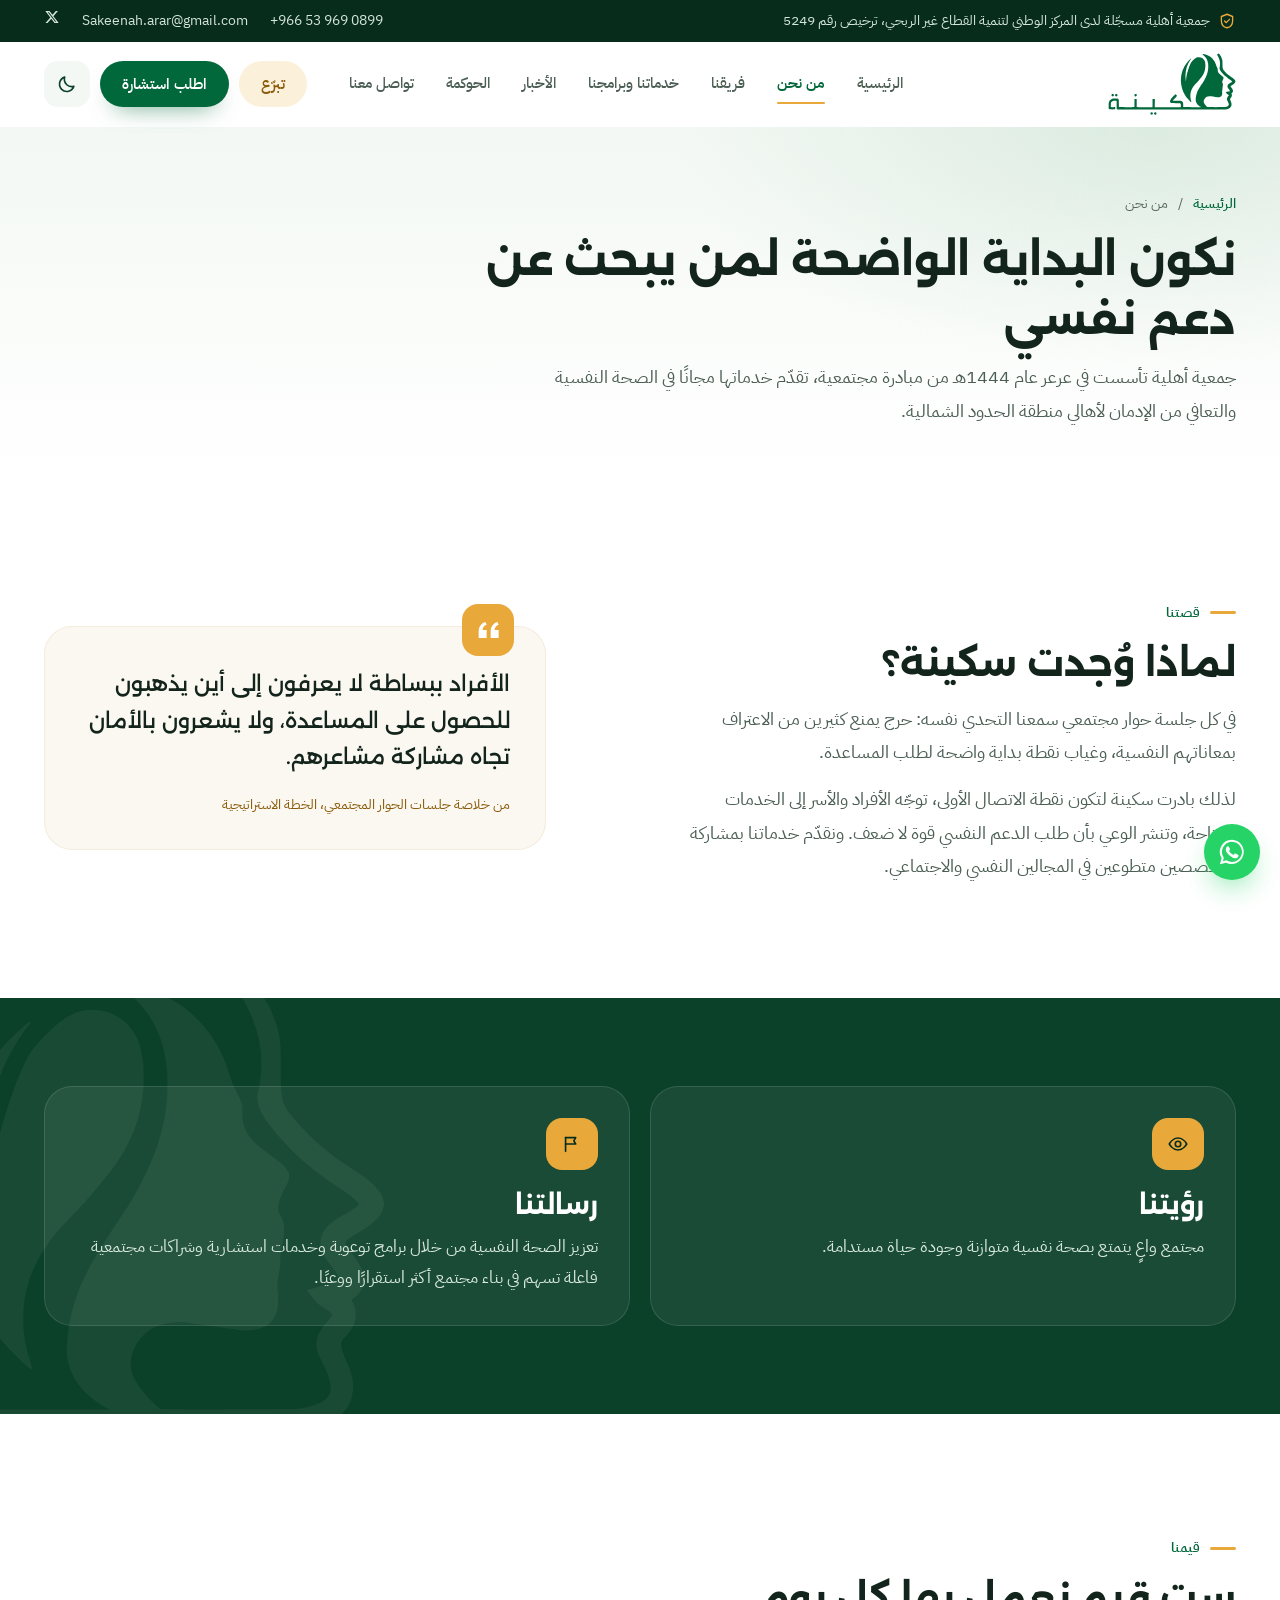
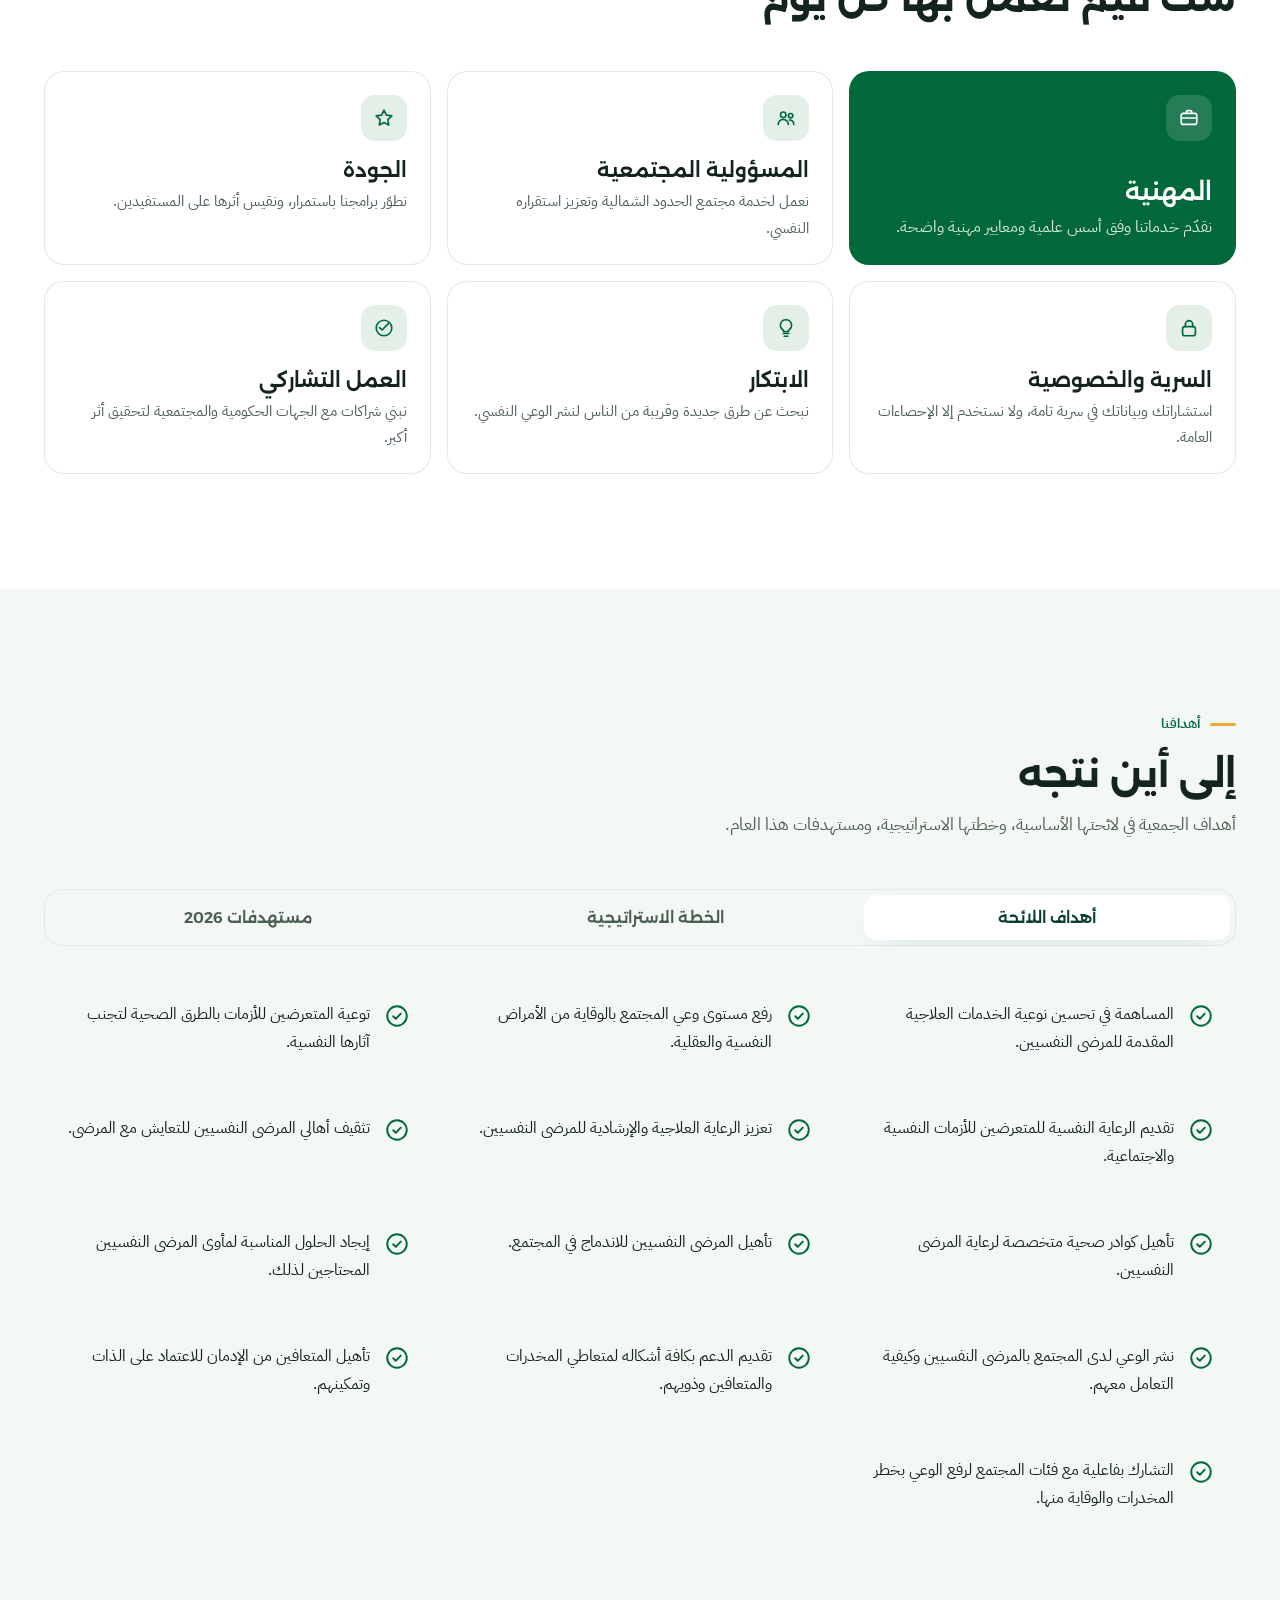
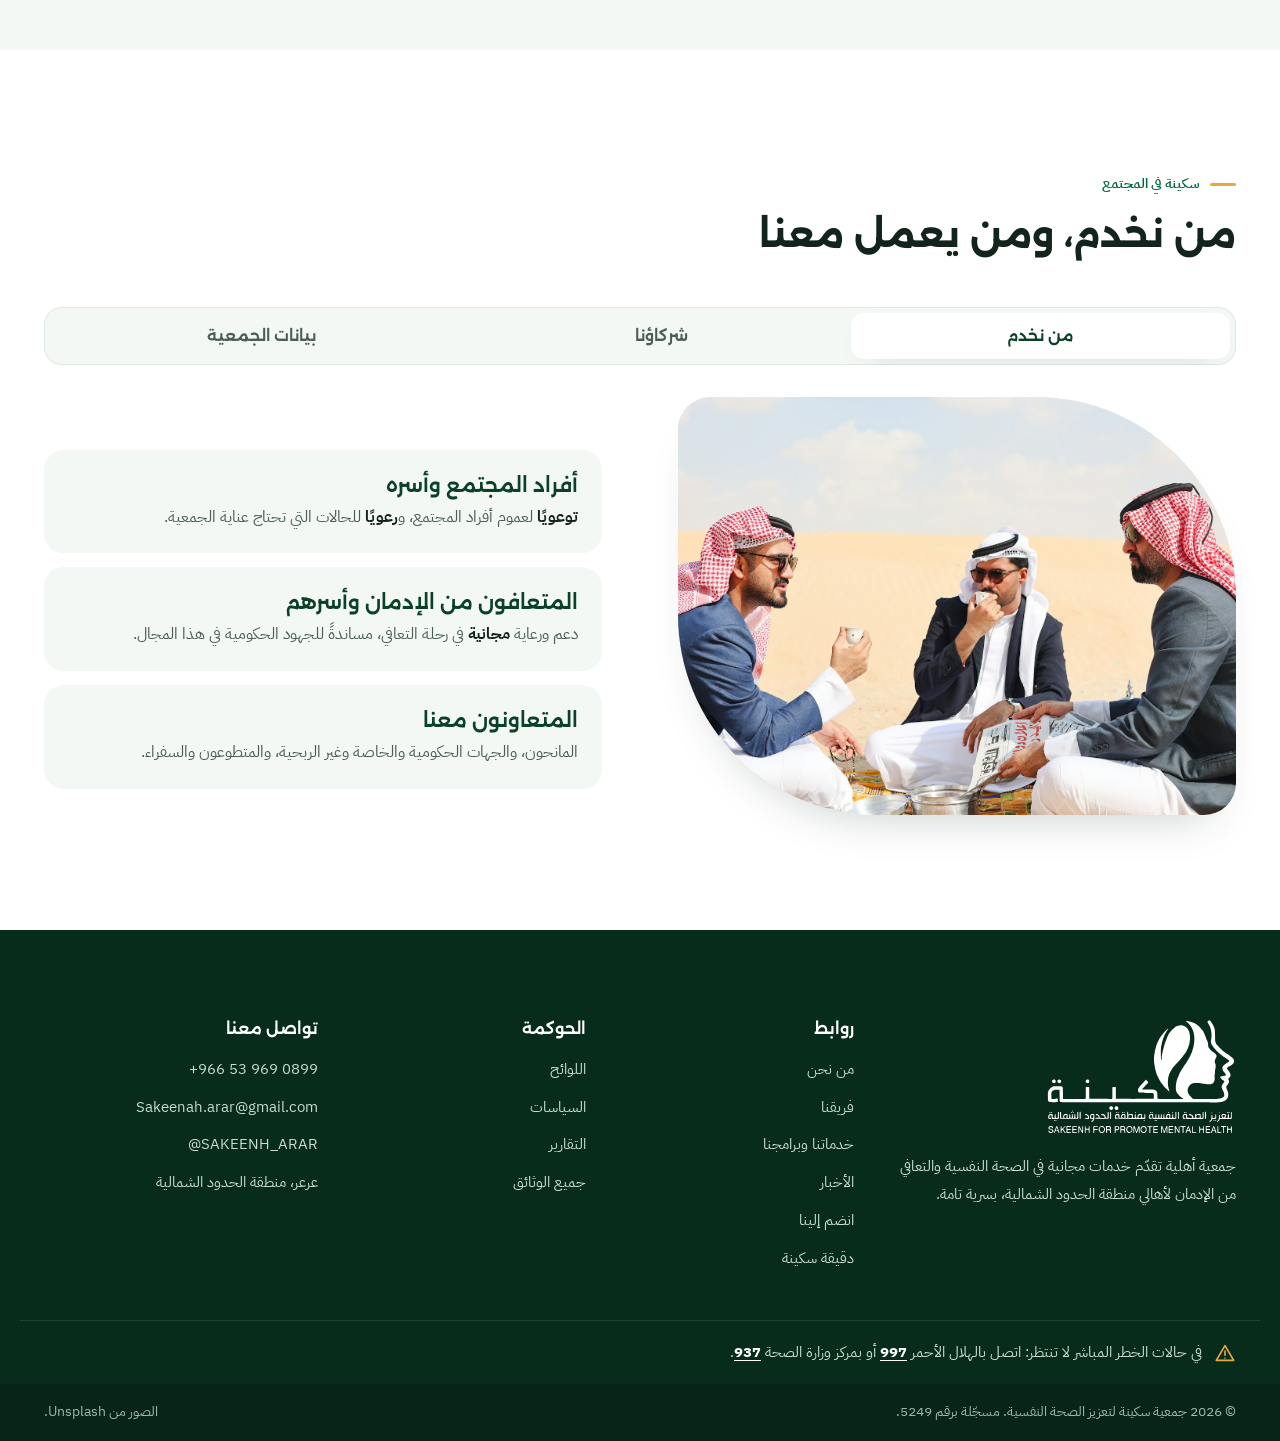
==== about.html @ d63e688e "الوضع الليلي، وحذف كلمة المدققة، وإصلاح المسافات على الجوال Co-Authored-By: Claude Opus 5.5 <noreply" ====
<!doctype html>
<html lang="ar" dir="rtl">
<head>
<meta charset="utf-8">
<meta name="viewport" content="width=device-width, initial-scale=1, viewport-fit=cover">
<title>من نحن | جمعية سكينة لتعزيز الصحة النفسية</title>
<meta name="description" content="تعرّف على جمعية سكينة لتعزيز الصحة النفسية بمنطقة الحدود الشمالية: قصتها، ورؤيتها ورسالتها، وقيمها، وأهدافها، وشركاؤها، وبياناتها الرسمية.">
<meta name="theme-color" content="#00683A">
<link rel="icon" href="assets/brand/mark-green.svg" type="image/svg+xml">
<link rel="preconnect" href="https://fonts.googleapis.com">
<link rel="preconnect" href="https://fonts.gstatic.com" crossorigin>
<link rel="stylesheet" href="https://fonts.googleapis.com/css2?family=Alexandria:wght@400;500;600;700&family=IBM+Plex+Mono:wght@500;600&family=IBM+Plex+Sans+Arabic:wght@400;500;600;700&display=swap">
<link rel="stylesheet" href="styles.css">
<link rel="stylesheet" href="about.css">
<link rel="stylesheet" href="governance.css">
<link rel="stylesheet" href="site.css">
<script>(function(){var d=document.documentElement,t;d.classList.add("js");try{t=localStorage.getItem("theme")}catch(e){}if(t!=="light"&&t!=="dark")t=matchMedia("(prefers-color-scheme: dark)").matches?"dark":"light";d.setAttribute("data-theme",t)})()</script>
</head>
<body>

<a class="skip" href="#main">تخطَّ إلى المحتوى</a>

<div class="topbar">
  <div class="container topbar-in">
    <p class="topbar-reg">
      <svg class="ic" viewBox="0 0 24 24" aria-hidden="true"><path d="M12 3 4.5 6v5.5c0 4.6 3.1 8.5 7.5 9.5 4.4-1 7.5-4.9 7.5-9.5V6L12 3Z"/><path d="m8.8 12 2.2 2.2 4.3-4.4"/></svg>
      جمعية أهلية مسجّلة لدى المركز الوطني لتنمية القطاع غير الربحي، ترخيص رقم 5249
    </p>
    <ul class="topbar-links">
      <li><a href="https://wa.me/966539690899" target="_blank" rel="noopener" dir="ltr">+966 53 969 0899</a></li>
      <li><a href="mailto:Sakeenah.arar@gmail.com" dir="ltr">Sakeenah.arar@gmail.com</a></li>
      <li><a href="https://x.com/SAKEENH_ARAR" target="_blank" rel="noopener" aria-label="حساب الجمعية على X">
        <svg class="ic ic--fill" viewBox="0 0 24 24" aria-hidden="true"><path d="M17.8 3h3.1l-6.8 7.7L22 21h-6.2l-4.9-6.3L5.3 21H2.2l7.3-8.3L2 3h6.3l4.4 5.8L17.8 3Zm-1.1 16.2h1.7L7.4 4.7H5.6l11.1 14.5Z"/></svg>
      </a></li>
    </ul>
  </div>
</div>

<header class="header">
  <div class="container header-in">
    <a class="brand" href="index.html" aria-label="جمعية سكينة، الصفحة الرئيسية">
      <img src="assets/brand/logo-green.svg" alt="" width="1057" height="512">
    </a>
    <nav class="nav" id="nav" aria-label="القائمة الرئيسية">
      <a href="index.html"><svg class="ic" viewBox="0 0 24 24" aria-hidden="true"><path d="M4 10.5 12 4l8 6.5V20a1 1 0 0 1-1 1h-4.5v-6h-5v6H5a1 1 0 0 1-1-1v-9.5Z"/></svg><span>الرئيسية</span></a>
      <a href="about.html" aria-current="page"><svg class="ic" viewBox="0 0 24 24" aria-hidden="true"><path d="M12 20V10"/><path d="M12 13c-4 0-6-2.5-6-6 4 0 6 2.5 6 6Z"/><path d="M12 11c0-3.5 2-6 6-6 0 3.5-2 6-6 6Z"/></svg><span>من نحن</span></a>
      <a href="team.html"><svg class="ic" viewBox="0 0 24 24" aria-hidden="true"><circle cx="9" cy="8.5" r="3"/><path d="M3.5 19a5.5 5.5 0 0 1 11 0"/><circle cx="17" cy="9.5" r="2.4"/><path d="M15.5 14.2a4.5 4.5 0 0 1 5 4.8"/></svg><span>فريقنا</span></a>
      <a href="services.html"><svg class="ic" viewBox="0 0 24 24" aria-hidden="true"><path d="M12 20s-7-4.4-7-10a4 4 0 0 1 7-2.6A4 4 0 0 1 19 10c0 5.6-7 10-7 10Z"/></svg><span>خدماتنا وبرامجنا</span></a>
      <a href="news.html"><svg class="ic" viewBox="0 0 24 24" aria-hidden="true"><rect x="3.5" y="4.5" width="17" height="15" rx="2.5"/><path d="M7.5 9h9M7.5 12.5h9M7.5 16h5"/></svg><span>الأخبار</span></a>
      <a href="governance.html"><svg class="ic" viewBox="0 0 24 24" aria-hidden="true"><path d="M12 3 4.5 6v5.5c0 4.6 3.1 8.5 7.5 9.5 4.4-1 7.5-4.9 7.5-9.5V6L12 3Z"/><path d="m8.8 12 2.2 2.2 4.3-4.4"/></svg><span>الحوكمة</span></a>
      <a href="contact.html"><svg class="ic" viewBox="0 0 24 24" aria-hidden="true"><path d="M5 4.5h3.2l1.6 4-2 1.3a10.5 10.5 0 0 0 6.4 6.4l1.3-2 4 1.6V19a1.5 1.5 0 0 1-1.5 1.5A15.5 15.5 0 0 1 3.5 6 1.5 1.5 0 0 1 5 4.5Z"/></svg><span>تواصل معنا</span></a>
      <a class="nav-extra" href="join.html"><svg class="ic" viewBox="0 0 24 24" aria-hidden="true"><path d="M7 11V6.5a1.5 1.5 0 0 1 3 0V11M10 10V5a1.5 1.5 0 0 1 3 0v5M13 10V6a1.5 1.5 0 0 1 3 0v6"/><path d="M16 9.5a1.5 1.5 0 0 1 3 0V14a7 7 0 0 1-7 7h-.5A6.5 6.5 0 0 1 5 15.5L3.8 12.6a1.4 1.4 0 0 1 2.4-1.4L7 12.5"/></svg><span>انضم إلينا</span></a>
      <a class="nav-extra" href="donate.html"><svg class="ic" viewBox="0 0 24 24" aria-hidden="true"><rect x="4" y="11" width="16" height="9" rx="1.5"/><rect x="3" y="7.5" width="18" height="3.5" rx="1"/><path d="M12 7.5V20"/><path d="M12 7.5C10.5 4.5 7 4.3 7 6.2c0 1.3 2.5 1.3 5 1.3Zm0 0c1.5-3 5-3.2 5-1.3 0 1.3-2.5 1.3-5 1.3Z"/></svg><span>تبرّع</span></a>
      <div class="nav-contact">
        <a href="https://wa.me/966539690899" target="_blank" rel="noopener" dir="ltr">+966 53 969 0899</a>
        <a href="mailto:Sakeenah.arar@gmail.com" dir="ltr">Sakeenah.arar@gmail.com</a>
      </div>
    </nav>
    <div class="header-actions">
      <a class="btn btn--gold-soft" href="donate.html">تبرّع</a>
      <a class="btn btn--primary" href="https://wa.me/966539690899?text=%D8%A7%D9%84%D8%B3%D9%84%D8%A7%D9%85%20%D8%B9%D9%84%D9%8A%D9%83%D9%85%D8%8C%20%D8%A3%D8%B1%D8%BA%D8%A8%20%D9%81%D9%8A%20%D8%B7%D9%84%D8%A8%20%D8%A7%D8%B3%D8%AA%D8%B4%D8%A7%D8%B1%D8%A9%20%D8%B3%D8%B1%D9%8A%D8%A9" target="_blank" rel="noopener">اطلب استشارة</a>
      <button class="theme-toggle" type="button" aria-pressed="false" aria-label="تفعيل الوضع الليلي"><svg class="ic ic-moon" viewBox="0 0 24 24" aria-hidden="true"><path d="M19.5 14.5A8 8 0 0 1 9.5 4.5a8 8 0 1 0 10 10Z"/></svg><svg class="ic ic-sun" viewBox="0 0 24 24" aria-hidden="true"><circle cx="12" cy="12" r="4"/><path d="M12 2.5v2M12 19.5v2M2.5 12h2M19.5 12h2M5.3 5.3l1.4 1.4M17.3 17.3l1.4 1.4M5.3 18.7l1.4-1.4M17.3 6.7l1.4-1.4"/></svg></button>
      <button class="burger" type="button" aria-expanded="false" aria-controls="nav" aria-label="فتح القائمة"><span></span><span></span><span></span></button>
    </div>
  </div>
</header>

<main id="main">

  <!-- رأس الصفحة -->
  <section class="phero">
    <div class="container">
      <nav class="crumbs reveal" aria-label="مسار التصفح">
        <a href="index.html">الرئيسية</a><span aria-hidden="true">/</span><span aria-current="page">من نحن</span>
      </nav>
      <h1 class="reveal">نكون البداية الواضحة لمن يبحث عن دعم نفسي</h1>
      <p class="reveal">جمعية أهلية تأسست في عرعر عام 1444هـ من مبادرة مجتمعية، تقدّم خدماتها مجانًا في الصحة النفسية والتعافي من الإدمان لأهالي منطقة الحدود الشمالية.</p>
    </div>
  </section>

  <!-- قصتنا -->
  <section class="section" id="story" aria-labelledby="story-h">
    <div class="container story-in">
      <div class="story-text">
        <p class="kicker reveal">قصتنا</p>
        <h2 id="story-h" class="reveal">لماذا وُجدت سكينة؟</h2>
        <p class="reveal">في كل جلسة حوار مجتمعي سمعنا التحدي نفسه: حرج يمنع كثيرين من الاعتراف بمعاناتهم النفسية، وغياب نقطة بداية واضحة لطلب المساعدة.</p>
        <p class="reveal">لذلك بادرت سكينة لتكون نقطة الاتصال الأولى، توجّه الأفراد والأسر إلى الخدمات المتاحة، وتنشر الوعي بأن طلب الدعم النفسي قوة لا ضعف. ونقدّم خدماتنا بمشاركة متخصصين متطوعين في المجالين النفسي والاجتماعي.</p>
      </div>
      <figure class="story-quote reveal">
        <svg class="quote-mark" viewBox="0 0 48 48" aria-hidden="true"><path d="M20 12c-6 2-10 7-10 14v10h12V24h-6c0-4 2-7 6-8l-2-4Zm18 0c-6 2-10 7-10 14v10h12V24h-6c0-4 2-7 6-8l-2-4Z"/></svg>
        <blockquote>الأفراد ببساطة لا يعرفون إلى أين يذهبون للحصول على المساعدة، ولا يشعرون بالأمان تجاه مشاركة مشاعرهم.</blockquote>
        <figcaption>من خلاصة جلسات الحوار المجتمعي، الخطة الاستراتيجية</figcaption>
      </figure>
    </div>
  </section>

  <!-- الرؤية والرسالة -->
  <section class="vm-band" aria-label="الرؤية والرسالة">
    <div class="container vm-grid">
      <article class="vm-card reveal">
        <span class="vm-card-ic"><svg class="ic" viewBox="0 0 24 24" aria-hidden="true"><path d="M2.5 12S6 5.5 12 5.5 21.5 12 21.5 12 18 18.5 12 18.5 2.5 12 2.5 12Z"/><circle cx="12" cy="12" r="3"/></svg></span>
        <h2>رؤيتنا</h2>
        <p>مجتمع واعٍ يتمتع بصحة نفسية متوازنة وجودة حياة مستدامة.</p>
      </article>
      <article class="vm-card reveal">
        <span class="vm-card-ic"><svg class="ic" viewBox="0 0 24 24" aria-hidden="true"><path d="M5 20V5"/><path d="M5 5h11l-2 3.5L16 12H5"/></svg></span>
        <h2>رسالتنا</h2>
        <p>تعزيز الصحة النفسية من خلال برامج توعوية وخدمات استشارية وشراكات مجتمعية فاعلة تسهم في بناء مجتمع أكثر استقرارًا ووعيًا.</p>
      </article>
    </div>
  </section>

  <!-- القيم -->
  <section class="section" id="values" aria-labelledby="values-h">
    <div class="container">
      <div class="section-head reveal">
        <p class="kicker">قيمنا</p>
        <h2 id="values-h">ست قيم نعمل بها كل يوم</h2>
      </div>
      <ul class="values-grid">
        <li class="value reveal"><span class="value-ic"><svg class="ic" viewBox="0 0 24 24" aria-hidden="true"><rect x="3.5" y="7" width="17" height="12" rx="2.5"/><path d="M9 7V5.5A1.5 1.5 0 0 1 10.5 4h3A1.5 1.5 0 0 1 15 5.5V7M3.5 12h17"/></svg></span><h3>المهنية</h3><p>نقدّم خدماتنا وفق أسس علمية ومعايير مهنية واضحة.</p></li>
        <li class="value reveal"><span class="value-ic"><svg class="ic" viewBox="0 0 24 24" aria-hidden="true"><circle cx="9" cy="8.5" r="3"/><path d="M3.5 19a5.5 5.5 0 0 1 11 0"/><circle cx="17" cy="9.5" r="2.4"/><path d="M15.5 14.2a4.5 4.5 0 0 1 5 4.8"/></svg></span><h3>المسؤولية المجتمعية</h3><p>نعمل لخدمة مجتمع الحدود الشمالية وتعزيز استقراره النفسي.</p></li>
        <li class="value reveal"><span class="value-ic"><svg class="ic" viewBox="0 0 24 24" aria-hidden="true"><path d="m12 3.5 2.6 5.3 5.9.9-4.3 4.1 1 5.8L12 16.9l-5.2 2.7 1-5.8-4.3-4.1 5.9-.9L12 3.5Z"/></svg></span><h3>الجودة</h3><p>نطوّر برامجنا باستمرار، ونقيس أثرها على المستفيدين.</p></li>
        <li class="value reveal"><span class="value-ic"><svg class="ic" viewBox="0 0 24 24" aria-hidden="true"><rect x="5" y="10.5" width="14" height="10" rx="2.5"/><path d="M8 10.5V8a4 4 0 0 1 8 0v2.5"/></svg></span><h3>السرية والخصوصية</h3><p>استشاراتك وبياناتك في سرية تامة، ولا نستخدم إلا الإحصاءات العامة.</p></li>
        <li class="value reveal"><span class="value-ic"><svg class="ic" viewBox="0 0 24 24" aria-hidden="true"><path d="M9 18h6M10 21h4"/><path d="M12 3a6 6 0 0 0-3.5 10.9c.6.5 1 1.2 1 2.1h5c0-.9.4-1.6 1-2.1A6 6 0 0 0 12 3Z"/></svg></span><h3>الابتكار</h3><p>نبحث عن طرق جديدة وقريبة من الناس لنشر الوعي النفسي.</p></li>
        <li class="value reveal"><span class="value-ic"><svg class="ic" viewBox="0 0 24 24" aria-hidden="true"><path d="M7 11.5 10 14l7-7"/><path d="M3.5 12a8.5 8.5 0 1 0 17 0 8.5 8.5 0 0 0-17 0Z"/></svg></span><h3>العمل التشاركي</h3><p>نبني شراكات مع الجهات الحكومية والمجتمعية لتحقيق أثر أكبر.</p></li>
      </ul>
    </div>
  </section>

  <!-- أهدافنا -->
  <section class="section section--tint" id="goals" aria-labelledby="goals-h">
    <div class="container">
      <div class="section-head reveal">
        <p class="kicker">أهدافنا</p>
        <h2 id="goals-h">إلى أين نتجه</h2>
        <p>أهداف الجمعية في لائحتها الأساسية، وخطتها الاستراتيجية، ومستهدفات هذا العام.</p>
      </div>
      <div class="gtabs reveal" role="tablist" aria-label="أهداف الجمعية">
        <button class="gtab" type="button" role="tab" id="tab-aims" aria-controls="p-aims" aria-selected="true">أهداف اللائحة</button>
        <button class="gtab" type="button" role="tab" id="tab-plan" aria-controls="p-plan" aria-selected="false" tabindex="-1">الخطة الاستراتيجية</button>
        <button class="gtab" type="button" role="tab" id="tab-targets" aria-controls="p-targets" aria-selected="false" tabindex="-1">مستهدفات 2026</button>
      </div>
      <div class="gpanel" role="tabpanel" id="p-aims" aria-labelledby="tab-aims">
        <ul class="aims">
        <li class="reveal"><svg class="ic" viewBox="0 0 24 24" aria-hidden="true"><circle cx="12" cy="12" r="9"/><path d="m8.5 12.2 2.4 2.4 4.6-4.8"/></svg><p>المساهمة في تحسين نوعية الخدمات العلاجية المقدمة للمرضى النفسيين.</p></li>
        <li class="reveal"><svg class="ic" viewBox="0 0 24 24" aria-hidden="true"><circle cx="12" cy="12" r="9"/><path d="m8.5 12.2 2.4 2.4 4.6-4.8"/></svg><p>رفع مستوى وعي المجتمع بالوقاية من الأمراض النفسية والعقلية.</p></li>
        <li class="reveal"><svg class="ic" viewBox="0 0 24 24" aria-hidden="true"><circle cx="12" cy="12" r="9"/><path d="m8.5 12.2 2.4 2.4 4.6-4.8"/></svg><p>توعية المتعرضين للأزمات بالطرق الصحية لتجنب آثارها النفسية.</p></li>
        <li class="reveal"><svg class="ic" viewBox="0 0 24 24" aria-hidden="true"><circle cx="12" cy="12" r="9"/><path d="m8.5 12.2 2.4 2.4 4.6-4.8"/></svg><p>تقديم الرعاية النفسية للمتعرضين للأزمات النفسية والاجتماعية.</p></li>
        <li class="reveal"><svg class="ic" viewBox="0 0 24 24" aria-hidden="true"><circle cx="12" cy="12" r="9"/><path d="m8.5 12.2 2.4 2.4 4.6-4.8"/></svg><p>تعزيز الرعاية العلاجية والإرشادية للمرضى النفسيين.</p></li>
        <li class="reveal"><svg class="ic" viewBox="0 0 24 24" aria-hidden="true"><circle cx="12" cy="12" r="9"/><path d="m8.5 12.2 2.4 2.4 4.6-4.8"/></svg><p>تثقيف أهالي المرضى النفسيين للتعايش مع المرضى.</p></li>
        <li class="reveal"><svg class="ic" viewBox="0 0 24 24" aria-hidden="true"><circle cx="12" cy="12" r="9"/><path d="m8.5 12.2 2.4 2.4 4.6-4.8"/></svg><p>تأهيل كوادر صحية متخصصة لرعاية المرضى النفسيين.</p></li>
        <li class="reveal"><svg class="ic" viewBox="0 0 24 24" aria-hidden="true"><circle cx="12" cy="12" r="9"/><path d="m8.5 12.2 2.4 2.4 4.6-4.8"/></svg><p>تأهيل المرضى النفسيين للاندماج في المجتمع.</p></li>
        <li class="reveal"><svg class="ic" viewBox="0 0 24 24" aria-hidden="true"><circle cx="12" cy="12" r="9"/><path d="m8.5 12.2 2.4 2.4 4.6-4.8"/></svg><p>إيجاد الحلول المناسبة لمأوى المرضى النفسيين المحتاجين لذلك.</p></li>
        <li class="reveal"><svg class="ic" viewBox="0 0 24 24" aria-hidden="true"><circle cx="12" cy="12" r="9"/><path d="m8.5 12.2 2.4 2.4 4.6-4.8"/></svg><p>نشر الوعي لدى المجتمع بالمرضى النفسيين وكيفية التعامل معهم.</p></li>
        <li class="reveal"><svg class="ic" viewBox="0 0 24 24" aria-hidden="true"><circle cx="12" cy="12" r="9"/><path d="m8.5 12.2 2.4 2.4 4.6-4.8"/></svg><p>تقديم الدعم بكافة أشكاله لمتعاطي المخدرات والمتعافين وذويهم.</p></li>
        <li class="reveal"><svg class="ic" viewBox="0 0 24 24" aria-hidden="true"><circle cx="12" cy="12" r="9"/><path d="m8.5 12.2 2.4 2.4 4.6-4.8"/></svg><p>تأهيل المتعافين من الإدمان للاعتماد على الذات وتمكينهم.</p></li>
        <li class="reveal"><svg class="ic" viewBox="0 0 24 24" aria-hidden="true"><circle cx="12" cy="12" r="9"/><path d="m8.5 12.2 2.4 2.4 4.6-4.8"/></svg><p>التشارك بفاعلية مع فئات المجتمع لرفع الوعي بخطر المخدرات والوقاية منها.</p></li>
      </ul>
      </div>
      <div class="gpanel" role="tabpanel" id="p-plan" aria-labelledby="tab-plan" hidden>
        <div class="goals-in">
        <div class="goals-head">
        <p class="kicker reveal">الخطة الاستراتيجية</p>
        <h3 class="goals-title reveal">4 أهداف و23 مبادرة حتى 2026</h3>
        <p class="reveal">أهداف خطتنا الاستراتيجية المعتمدة من مجلس الإدارة. اضغط على أي هدف لعرض مبادراته.</p>
        <ul class="targets reveal" aria-label="مستهدفات الخطة حتى 2026">
          <li><b>+1 مليون</b><span>مستفيد ومشاهد مستهدف</span></li>
          <li><b>305</b><span>برامج مستهدفة</span></li>
          <li><b>100</b><span>مقال توعوي</span></li>
        </ul>
        <a class="btn btn--primary reveal" href="docs/sakeenah-strategic-plan-2023-2026.pdf" download>
          <svg class="ic" viewBox="0 0 24 24" aria-hidden="true"><path d="M12 4v11M7.5 10.5 12 15l4.5-4.5M5 19.5h14"/></svg>
          حمّل الخطة الاستراتيجية
        </a>
      </div>
      <div class="goals-list">
        <details class="goal reveal" open>
          <summary><span class="goal-n">1</span><span class="goal-t">زيادة الوعي بأهمية الصحة النفسية<small>9 مبادرات</small></span></summary>
          <ul>
            <li>حسابات تواصل للجمعية تنشر الوعي وسبل الوقاية.</li>
            <li>المشاركة في الحملات الوطنية والأيام العالمية.</li>
            <li>زيارات شهرية للمرضى بالشراكة مع المستشفيات والمراكز الصحية.</li>
            <li>الإذاعة المدرسية والندوات في المعاهد والكليات والجامعات.</li>
            <li>جداريات ولوحات توعوية بالشراكة مع أمانة المنطقة.</li>
            <li>برنامج سفراء سكينة من المؤثرين والمختصين.</li>
            <li>ركن للجمعية في المهرجانات والمعارض والمناسبات.</li>
            <li>مسابقات للطلاب في الرسم والكتابة والإلقاء والحوار.</li>
            <li>دورات وندوات وورش عمل داخل الجمعية وخارجها.</li>
          </ul>
        </details>
        <details class="goal reveal">
          <summary><span class="goal-n">2</span><span class="goal-t">خدمات نوعية يسهل الوصول إليها<small>6 مبادرات</small></span></summary>
          <ul>
            <li>ورش عمل مع مختصين لتصميم الخدمات وتصنيفها: تثقيفية، وقائية، استشارية، علاجية، إرشادية.</li>
            <li>نشر الخدمات على الموقع وقنوات التواصل ومتابعة كل طلب.</li>
            <li>دورات وقائية وإرشادية عن بُعد باستضافة المتخصصين.</li>
            <li>شراكات مع جهات متخصصة لتقديم خدماتها لمستفيدي الجمعية.</li>
            <li>تحديث الخدمات وتطويرها باستمرار.</li>
            <li>لقاءات داخلية لتحسين بيئة الخدمة وترسيخ القيم.</li>
          </ul>
        </details>
        <details class="goal reveal">
          <summary><span class="goal-n">3</span><span class="goal-t">قاعدة معرفية في الصحة النفسية<small>5 مبادرات</small></span></summary>
          <ul>
            <li>قاموس للمصطلحات والاضطرابات النفسية على موقع الجمعية.</li>
            <li>مقالات يكتبها مختصون في الصحة النفسية.</li>
            <li>المشاركة في المسوح الميدانية بالمنطقة ونشر نتائجها.</li>
            <li>استبانات لدراسة الظواهر النفسية في المنطقة.</li>
            <li>شراكة مع المركز الوطني لتعزيز الصحة النفسية لإثراء المحتوى.</li>
          </ul>
        </details>
        <details class="goal reveal">
          <summary><span class="goal-n">4</span><span class="goal-t">بيئات حاضنة تبني القدرة<small>3 مبادرات</small></span></summary>
          <ul>
            <li>بيئة حاضنة للهوايات والتعلّم والرياضة تعزّز الثقة بالنفس.</li>
            <li>شراكات لتوفير بيئات حاضنة أخرى للمستفيدين.</li>
            <li>برامج تعزّز بيئة منزل المستفيد.</li>
          </ul>
        </details>
      </div>
        </div>
      </div>
      <div class="gpanel" role="tabpanel" id="p-targets" aria-labelledby="tab-targets" hidden>
        <ul class="kpis">
        <li class="reveal"><b>2,000</b><span>مستفيد</span></li>
        <li class="reveal"><b>12</b><span>برنامجًا</span></li>
        <li class="reveal"><b>6</b><span>حملات توعوية</span></li>
        <li class="reveal"><b>300</b><span>جلسة استشارية</span></li>
        <li class="reveal"><b>12</b><span>لقاء دعم</span></li>
        <li class="reveal"><b>11</b><span>اتفاقية شراكة</span></li>
        <li class="reveal"><b>50</b><span>متطوعًا</span></li>
        <li class="reveal"><b>85%</b><span>رضا المستفيدين</span></li>
      </ul>
      </div>
    </div>
  </section>

  <!-- سكينة في المجتمع -->
  <section class="section" id="community" aria-labelledby="community-h">
    <div class="container">
      <div class="section-head reveal">
        <p class="kicker">سكينة في المجتمع</p>
        <h2 id="community-h">من نخدم، ومن يعمل معنا</h2>
      </div>
      <div class="gtabs reveal" role="tablist" aria-label="سكينة في المجتمع">
        <button class="gtab" type="button" role="tab" id="tab-serve" aria-controls="p-serve" aria-selected="true">من نخدم</button>
        <button class="gtab" type="button" role="tab" id="tab-partners" aria-controls="p-partners" aria-selected="false" tabindex="-1">شركاؤنا</button>
        <button class="gtab" type="button" role="tab" id="tab-card" aria-controls="p-card" aria-selected="false" tabindex="-1">بيانات الجمعية</button>
      </div>
      <div class="gpanel" role="tabpanel" id="p-serve" aria-labelledby="tab-serve">
      <div class="serve-in">
      <div class="serve-media reveal">
        <img src="assets/photos/majlis.jpg" alt="رجال بالشماغ يتحاورون في جلسة على الرمل" width="1600" height="1067" loading="lazy">
      </div>
      <div class="serve-text">
        <div class="serve-cards">
          <div class="serve-card reveal">
            <h3>أفراد المجتمع وأسره</h3>
            <p><b>توعويًا</b> لعموم أفراد المجتمع، و<b>رعويًا</b> للحالات التي تحتاج عناية الجمعية.</p>
          </div>
          <div class="serve-card reveal">
            <h3>المتعافون من الإدمان وأسرهم</h3>
            <p>دعم ورعاية <b>مجانية</b> في رحلة التعافي، مساندةً للجهود الحكومية في هذا المجال.</p>
          </div>
          <div class="serve-card reveal">
            <h3>المتعاونون معنا</h3>
            <p>المانحون، والجهات الحكومية والخاصة وغير الربحية، والمتطوعون والسفراء.</p>
          </div>
        </div>
      </div>
      </div>
      </div>
      <div class="gpanel" role="tabpanel" id="p-partners" aria-labelledby="tab-partners" hidden>
      <a class="halfway-strip reveal" href="services.html#halfway">
        <span class="halfway-strip-tag"><span class="dot-live"></span>برنامجنا البارز</span>
        <span class="halfway-strip-body"><b>منزل منتصف الطريق بعرعر</b><small>تأهيل المتعافين من الإدمان بموجب اتفاقية مع الشؤون الصحية بالحدود الشمالية. اكتملت المرحلة الأولى في يوليو 2024.</small></span>
        <span class="halfway-strip-go" aria-hidden="true">←</span>
      </a>
      <ul class="partners-grid">
        <li class="partner reveal"><span class="partner-ic"><svg class="ic" viewBox="0 0 24 24" aria-hidden="true"><rect x="3.5" y="3.5" width="17" height="17" rx="4.5"/><path d="M12 8v8M8 12h8"/></svg></span><div><h3>وزارة الصحة، فرع الحدود الشمالية</h3><p>الجهة المشرفة، واتفاقية منزل منتصف الطريق، وفعاليات اليوم العالمي للصحة النفسية</p></div></li>
        <li class="partner reveal"><span class="partner-ic"><svg class="ic" viewBox="0 0 24 24" aria-hidden="true"><path d="M12 20s-7-4.4-7-10a4 4 0 0 1 7-2.6A4 4 0 0 1 19 10c0 5.6-7 10-7 10Z"/></svg></span><div><h3>مؤسسة والدة بدر صالح الراجحي الأهلية</h3><p>داعم المرحلة الأولى من منزل منتصف الطريق</p></div></li>
        <li class="partner reveal"><span class="partner-ic"><svg class="ic" viewBox="0 0 24 24" aria-hidden="true"><path d="M2.5 9 12 4.5 21.5 9 12 13.5 2.5 9Z"/><path d="M6.5 11v4.5c0 1.6 2.5 3.2 5.5 3.2s5.5-1.6 5.5-3.2V11"/></svg></span><div><h3>جامعة الحدود الشمالية</h3><p>شراكة مبرمة مع الجامعة</p></div></li>
        <li class="partner reveal"><span class="partner-ic"><svg class="ic" viewBox="0 0 24 24" aria-hidden="true"><ellipse cx="12" cy="6" rx="7" ry="2.8"/><path d="M5 6v6c0 1.5 3.1 2.8 7 2.8s7-1.3 7-2.8V6"/><path d="M5 12v5.5c0 1.5 3.1 2.8 7 2.8s7-1.3 7-2.8V12"/></svg></span><div><h3>صندوق دعم الجمعيات</h3><p>مشاريع مدعومة من الصندوق</p></div></li>
        <li class="partner reveal"><span class="partner-ic"><svg class="ic" viewBox="0 0 24 24" aria-hidden="true"><path d="M12 3 4.5 6v5.5c0 4.6 3.1 8.5 7.5 9.5 4.4-1 7.5-4.9 7.5-9.5V6L12 3Z"/><path d="m8.8 12 2.2 2.2 4.3-4.4"/></svg></span><div><h3>المركز الوطني لتنمية القطاع غير الربحي</h3><p>جهة التسجيل والترخيص</p></div></li>
        <li class="partner reveal"><span class="partner-ic"><svg class="ic" viewBox="0 0 24 24" aria-hidden="true"><path d="M4 20V9l8-5 8 5v11"/><path d="M9 20v-6h6v6M3 20h18"/></svg></span><div><h3>الجهات التعليمية والمجتمعية</h3><p>شراكات في البرامج التوعوية بالمنطقة</p></div></li>
      </ul>
      <figure class="emir-quote reveal">
        <blockquote>سمو أمير منطقة الحدود الشمالية الأمير فيصل بن خالد بن سلطان يثمّن جهود جمعية سكينة في برامج الدعم النفسي وسدّ الفجوة في خدمات الصحة النفسية.</blockquote>
        <figcaption>جريدة الرياض</figcaption>
      </figure>
      </div>
      <div class="gpanel" role="tabpanel" id="p-card" aria-labelledby="tab-card" hidden>
      <div class="card-in">
      <div class="card-info">
        <dl class="facts reveal">
          <div><dt>رقم الترخيص</dt><dd>5249</dd></div>
          <div><dt>تاريخ التسجيل</dt><dd>24 شوال 1444هـ</dd></div>
          <div><dt>جهة التسجيل</dt><dd>المركز الوطني لتنمية القطاع غير الربحي</dd></div>
          <div><dt>المقر</dt><dd>عرعر، الحدود الشمالية</dd></div>
          <div><dt>الجهة المشرفة</dt><dd>وزارة الصحة، فرع الحدود الشمالية</dd></div>
          <div><dt>صلاحية الشهادة</dt><dd>4 سنوات، حتى شوال 1448هـ</dd></div>
          <div><dt>اللائحة الأساسية</dt><dd>محدّثة في 2024</dd></div>
        </dl>
        <a class="btn btn--ghost reveal" href="docs/sakeenah-registration-certificate.pdf" download>
          <svg class="ic" viewBox="0 0 24 24" aria-hidden="true"><path d="M12 4v11M7.5 10.5 12 15l4.5-4.5M5 19.5h14"/></svg>
          حمّل شهادة التسجيل
        </a>
      </div>
      <figure class="cert reveal">
        <img src="assets/img/certificate.jpg" alt="شهادة تسجيل جمعية سكينة لتعزيز الصحة النفسية برقم 5249" width="1521" height="1075" loading="lazy">
      </figure>
      </div>
      </div>
    </div>
  </section>

</main>

<footer class="footer">
  <div class="container footer-in">
    <div class="footer-brand">
      <img src="assets/brand/logo-full-white.svg" alt="جمعية سكينة لتعزيز الصحة النفسية بمنطقة الحدود الشمالية" width="599" height="369" loading="lazy">
      <p>جمعية أهلية تقدّم خدمات مجانية في الصحة النفسية والتعافي من الإدمان لأهالي منطقة الحدود الشمالية، بسرية تامة.</p>
    </div>
    <div class="footer-col">
      <h3>روابط</h3>
      <ul>
        <li><a href="about.html">من نحن</a></li>
        <li><a href="team.html">فريقنا</a></li>
        <li><a href="services.html">خدماتنا وبرامجنا</a></li>
        <li><a href="news.html">الأخبار</a></li>
        <li><a href="join.html">انضم إلينا</a></li>
        <li><a href="index.html#breathe">دقيقة سكينة</a></li>
      </ul>
    </div>
    <div class="footer-col">
      <h3>الحوكمة</h3>
      <ul>
        <li><a href="governance.html#regs">اللوائح</a></li>
        <li><a href="governance.html#policies">السياسات</a></li>
        <li><a href="governance.html#reports">التقارير</a></li>
        <li><a href="governance.html">جميع الوثائق</a></li>
      </ul>
    </div>
    <div class="footer-col">
      <h3>تواصل معنا</h3>
      <ul class="footer-contact">
        <li><a href="https://wa.me/966539690899" target="_blank" rel="noopener" dir="ltr">+966 53 969 0899</a></li>
        <li><a href="mailto:Sakeenah.arar@gmail.com" dir="ltr">Sakeenah.arar@gmail.com</a></li>
        <li><a href="https://x.com/SAKEENH_ARAR" target="_blank" rel="noopener" dir="ltr">@SAKEENH_ARAR</a></li>
        <li>عرعر، منطقة الحدود الشمالية</li>
      </ul>
    </div>
  </div>
  <div class="container footer-emergency">
    <svg class="ic" viewBox="0 0 24 24" aria-hidden="true"><path d="M12 4 2.5 20h19L12 4Z"/><path d="M12 10v4.5M12 17.5h.01"/></svg>
    <p>في حالات الخطر المباشر لا تنتظر: اتصل بالهلال الأحمر <a href="tel:997">997</a> أو بمركز وزارة الصحة <a href="tel:937">937</a>.</p>
  </div>
  <div class="footer-bottom">
    <div class="container footer-bottom-in">
      <p>© 2026 جمعية سكينة لتعزيز الصحة النفسية. مسجّلة برقم 5249.</p>
      <p>الصور من Unsplash.</p>
    </div>
  </div>
</footer>

<a class="wa-float" href="https://wa.me/966539690899" target="_blank" rel="noopener" aria-label="تواصل معنا عبر واتساب">
  <svg viewBox="0 0 24 24" aria-hidden="true"><path fill="currentColor" d="M12 2.2a9.7 9.7 0 0 0-8.3 14.8L2.3 21.8l4.9-1.3A9.7 9.7 0 1 0 12 2.2Zm0 17.7a8 8 0 0 1-4.1-1.1l-.3-.2-2.9.8.8-2.8-.2-.3A8 8 0 1 1 12 19.9Zm4.4-6c-.2-.1-1.4-.7-1.7-.8-.2-.1-.4-.1-.5.1l-.8.9c-.1.2-.3.2-.5.1a6.5 6.5 0 0 1-3.2-2.8c-.2-.4.2-.4.7-1.3.1-.2 0-.3 0-.4l-.8-1.8c-.2-.5-.4-.4-.5-.4h-.5a.9.9 0 0 0-.7.3 2.8 2.8 0 0 0-.9 2.1 4.9 4.9 0 0 0 1 2.6 11.2 11.2 0 0 0 4.3 3.8c1.6.7 2.2.7 3 .6a2.6 2.6 0 0 0 1.7-1.2 2.1 2.1 0 0 0 .1-1.2c0-.1-.2-.2-.4-.3Z"/></svg>
</a>

<nav class="mbar" aria-label="إجراءات سريعة">
  <a class="mbar-item" href="donate.html"><svg class="ic" viewBox="0 0 24 24" aria-hidden="true"><rect x="4" y="11" width="16" height="9" rx="1.5"/><rect x="3" y="7.5" width="18" height="3.5" rx="1"/><path d="M12 7.5V20"/><path d="M12 7.5C10.5 4.5 7 4.3 7 6.2c0 1.3 2.5 1.3 5 1.3Zm0 0c1.5-3 5-3.2 5-1.3 0 1.3-2.5 1.3-5 1.3Z"/></svg><span>تبرّع</span></a>
  <a class="mbar-item mbar-item--main" href="https://wa.me/966539690899?text=%D8%A7%D9%84%D8%B3%D9%84%D8%A7%D9%85%20%D8%B9%D9%84%D9%8A%D9%83%D9%85%D8%8C%20%D8%A3%D8%B1%D8%BA%D8%A8%20%D9%81%D9%8A%20%D8%B7%D9%84%D8%A8%20%D8%A7%D8%B3%D8%AA%D8%B4%D8%A7%D8%B1%D8%A9%20%D8%B3%D8%B1%D9%8A%D8%A9" target="_blank" rel="noopener"><svg class="ic" viewBox="0 0 24 24" aria-hidden="true"><path d="M20 11.5a8 8 0 0 1-11.8 7L4 20l1.5-4A8 8 0 1 1 20 11.5Z"/></svg><span>اطلب استشارة</span></a>
  <a class="mbar-item" href="contact.html"><svg class="ic" viewBox="0 0 24 24" aria-hidden="true"><path d="M5 4.5h3.2l1.6 4-2 1.3a10.5 10.5 0 0 0 6.4 6.4l1.3-2 4 1.6V19a1.5 1.5 0 0 1-1.5 1.5A15.5 15.5 0 0 1 3.5 6 1.5 1.5 0 0 1 5 4.5Z"/></svg><span>تواصل</span></a>
</nav>

<script src="main.js" defer></script>
</body>
</html>
---- styles.css ----
/* جمعية سكينة — نظام التصميم */

:root {
  /* ألوان الهوية: أخضر الشعار، ودرجات منه، ولمسة رملية دافئة، وذهبي الورق الرسمي */
  --green: #00683A;
  --green-600: #00573A;
  --green-800: #0B4029;
  --green-900: #072C1C;
  --mint-50: #F3F8F4;
  --mint-100: #E4F0E7;
  --mint-200: #CDE3D3;
  --sand-50: #FBF8F2;
  --sand-100: #F4ECDD;
  --gold: #E9A83A;
  --gold-600: #C98A1E;
  --ink: #12241B;
  --ink-2: #4B5E54;
  --ink-3: #56685E;
  --line: #E3EAE5;
  --white: #FFFFFF;
  --surface: #FFFFFF;
  --accent: #00683A;
  --accent-strong: #0B4029;
  --brown: #8A5A08;

  --f-head: "Alexandria", "IBM Plex Sans Arabic", system-ui, sans-serif;
  --f-body: "IBM Plex Sans Arabic", system-ui, sans-serif;

  --h1: clamp(34px, 4.2vw, 60px);
  --h2: clamp(28px, 2.9vw, 42px);
  --h3: 20px;
  --body: 17px;
  --small: 14px;

  --r-lg: 28px;
  --r-md: 20px;
  --r-sm: 14px;
  --shadow: 0 24px 48px -28px rgba(7, 44, 28, .28);
  --shadow-sm: 0 10px 30px -18px rgba(7, 44, 28, .3);
  --ease: cubic-bezier(.2, .7, .2, 1);
  --container: 1240px;
}

*, *::before, *::after { box-sizing: border-box; }
html { scroll-behavior: smooth; scroll-padding-top: 96px; -webkit-text-size-adjust: 100%; }
body {
  margin: 0;
  font-family: var(--f-body);
  font-size: var(--body);
  line-height: 1.85;
  color: var(--ink);
  background: var(--surface);
}
img { display: block; max-width: 100%; height: auto; }
h1, h2, h3, h4, p, ul, ol, figure { margin: 0; padding: 0; }
ul, ol { list-style: none; }
a { color: inherit; text-decoration: none; }
button { font: inherit; color: inherit; cursor: pointer; }
:focus-visible { outline: 3px solid var(--gold); outline-offset: 3px; border-radius: 6px; }
::selection { background: var(--mint-200); }

h1, h2, h3, h4 { font-family: var(--f-head); font-weight: 700; line-height: 1.35; color: var(--ink); }
h4 { font-weight: 600; }
h2 { font-size: var(--h2); }
h3 { font-size: var(--h3); font-weight: 600; }

.container { width: 100%; max-width: var(--container); margin-inline: auto; padding-inline: 24px; }
.section { padding-block: clamp(72px, 9vw, 120px); }
.section--tint { background: var(--mint-50); }
.sr-only { position: absolute; width: 1px; height: 1px; overflow: hidden; clip-path: inset(50%); white-space: nowrap; color: inherit; }
.skip { position: absolute; inset-inline-start: 16px; top: -80px; z-index: 200; background: var(--gold); color: var(--ink); padding: 10px 18px; border-radius: 999px; font-weight: 600; }
.skip:focus { top: 12px; }

.ic { width: 22px; height: 22px; flex: none; fill: none; stroke: currentColor; stroke-width: 1.8; stroke-linecap: round; stroke-linejoin: round; }
.ic--fill { fill: currentColor; stroke: none; }

/* ===== الأزرار ===== */
.btn {
  display: inline-flex; align-items: center; justify-content: center; gap: 10px;
  min-height: 46px; padding: 0 22px; border-radius: 999px; border: 0;
  font-family: var(--f-body); font-size: 15px; font-weight: 600; line-height: 1; white-space: nowrap;
  transition: background-color .25s, color .25s, transform .2s var(--ease), box-shadow .25s;
}
.btn:active { transform: scale(.97); }
.btn .ic { width: 20px; height: 20px; }
.btn--lg { min-height: 56px; padding: 0 30px; font-size: 16px; }
.btn--primary { background: var(--green); color: var(--white); box-shadow: 0 12px 24px -14px rgba(0, 104, 58, .7); }
.btn--primary:hover { background: var(--green-600); }
.btn--ghost { background: var(--surface); color: var(--accent); box-shadow: inset 0 0 0 1.5px var(--mint-200); }
.btn--ghost:hover { box-shadow: inset 0 0 0 1.5px var(--green); }
.btn--gold { background: var(--gold); color: var(--ink); }
.btn--gold-soft { background: #FBF0DA; color: var(--brown); }
.btn--gold-soft:hover { background: var(--gold); color: var(--ink); }
.btn--light { background: var(--surface); color: var(--accent-strong); }
.btn--light:hover { background: var(--mint-100); }

.kicker {
  display: inline-flex; align-items: center; gap: 10px;
  font-size: var(--small); font-weight: 600; color: var(--accent); margin-bottom: 12px;
}
.kicker::before { content: ""; width: 26px; height: 3px; border-radius: 3px; background: var(--gold); }
.kicker--light { color: #CFEBD5; }

.section-head { max-width: 640px; margin-bottom: 48px; }
.section-head p:not(.kicker) { color: var(--ink-2); margin-top: 10px; }
.section-head--row { max-width: none; display: flex; align-items: flex-end; justify-content: space-between; gap: 24px 48px; flex-wrap: wrap; }
.section-head--row > p { max-width: 420px; margin: 0; color: var(--ink-2); }

/* ===== الشريط العلوي ===== */
.topbar { background: var(--green-900); color: #D5E6DA; font-size: 13.5px; }
.topbar-in { display: flex; align-items: center; justify-content: space-between; gap: 16px; min-height: 42px; }
.topbar-reg { display: flex; align-items: center; gap: 8px; line-height: 1.5; }
.topbar-reg .ic { width: 18px; height: 18px; color: var(--gold); }
.topbar-links { display: flex; align-items: center; gap: 22px; }
.topbar-links a { display: inline-flex; align-items: center; transition: color .2s; }
.topbar-links a:hover { color: var(--white); }
.topbar-links .ic { width: 16px; height: 16px; }

/* ===== الهيدر ===== */
.header {
  position: sticky; top: 0; z-index: 100;
  background: rgba(255, 255, 255, .96);
  border-bottom: 1px solid transparent;
  transition: box-shadow .3s, border-color .3s;
}
.header.is-scrolled { box-shadow: 0 10px 30px -20px rgba(7, 44, 28, .35); border-color: var(--line); }
.header-in { display: flex; align-items: center; gap: 28px; min-height: 84px; }
.brand { flex: none; }
.brand img { width: 128px; height: auto; }
.nav { display: flex; align-items: center; gap: 4px; margin-inline-start: auto; }
.nav > a {
  position: relative; padding: 10px 14px; border-radius: 999px;
  font-size: 15px; font-weight: 500; color: var(--ink-2);
  transition: color .2s, background-color .2s;
}
.nav > a:hover { color: var(--accent); background: var(--mint-50); }
.nav > a[aria-current="page"] { color: var(--accent); font-weight: 600; }
.nav > a[aria-current="page"]::after {
  content: ""; position: absolute; inset-inline: 14px; bottom: 4px; height: 2px; border-radius: 2px; background: var(--gold);
}
.nav-actions-mobile { display: none; }
.header-actions { display: flex; align-items: center; gap: 10px; }
.burger { display: none; width: 46px; height: 46px; border-radius: 14px; border: 0; background: var(--mint-50); padding: 0; position: relative; }
.burger span { position: absolute; inset-inline: 13px; height: 2px; border-radius: 2px; background: var(--green-800); transition: transform .3s var(--ease), opacity .2s; }
.burger span:nth-child(1) { top: 16px; } .burger span:nth-child(2) { top: 22px; } .burger span:nth-child(3) { top: 28px; }
.burger[aria-expanded="true"] span:nth-child(1) { transform: translateY(6px) rotate(45deg); }
.burger[aria-expanded="true"] span:nth-child(2) { opacity: 0; }
.burger[aria-expanded="true"] span:nth-child(3) { transform: translateY(-6px) rotate(-45deg); }

/* ===== الواجهة ===== */
.hero {
  position: relative; overflow: hidden;
  background:
    radial-gradient(900px 500px at 85% 0%, rgba(205, 227, 211, .55), transparent 60%),
    linear-gradient(180deg, var(--mint-50), var(--surface));
  padding-block: clamp(40px, 6vw, 72px) clamp(120px, 12vw, 150px);
}
.hero-in { display: grid; grid-template-columns: 1.08fr .92fr; align-items: center; gap: 56px; }
.pill {
  display: inline-flex; align-items: center; gap: 10px;
  padding: 8px 16px; border-radius: 999px; background: var(--surface);
  box-shadow: inset 0 0 0 1px var(--mint-200);
  font-size: var(--small); font-weight: 500; color: var(--accent-strong);
}
.pill-dot { width: 8px; height: 8px; border-radius: 50%; background: var(--green); box-shadow: 0 0 0 4px rgba(0, 104, 58, .15); }
.hero h1 { font-size: var(--h1); line-height: 1.3; margin-top: 22px; max-width: 13em; }
.hl { position: relative; z-index: 0; color: var(--accent); white-space: nowrap; }
.hl::after {
  content: ""; position: absolute; inset-inline: 0; bottom: .08em; height: .22em; z-index: -1;
  border-radius: 999px; background: rgba(233, 168, 58, .35);
}
.hero-lede { margin-top: 18px; font-size: 18px; color: var(--ink-2); max-width: 34em; }
.hero-cta { display: flex; flex-wrap: wrap; gap: 12px; margin-top: 30px; }
.trust { display: flex; flex-wrap: wrap; gap: 10px 26px; margin-top: 34px; }
.trust li { display: inline-flex; align-items: center; gap: 8px; font-size: 15px; font-weight: 500; color: var(--ink-2); }
.trust .ic { color: var(--accent); width: 20px; height: 20px; }

.hero-media { position: relative; justify-self: center; width: min(100%, 440px); }
.leaf-bg {
  position: absolute; inset: 6% -10% -4% 12%;
  border-radius: 46% 8% 46% 8% / 46% 8% 46% 8%;
  background: var(--mint-100);
  transform: rotate(-6deg);
}
.hero-photo {
  position: relative; width: 100%; aspect-ratio: 4 / 5; object-fit: cover; object-position: 50% 30%;
  border-radius: 220px 36px 220px 36px;
  box-shadow: var(--shadow);
}
.float-card {
  position: absolute; display: flex; align-items: center; gap: 12px;
  padding: 12px 16px 12px 20px; border-radius: 18px;
  background: var(--surface); box-shadow: var(--shadow-sm);
  font-size: 13.5px; line-height: 1.5;
}
.float-card b { display: block; font-family: var(--f-head); font-size: 17px; color: var(--ink); }
.float-card small { color: var(--ink-2); font-size: 13px; }
.float-card--stat { top: 12%; inset-inline-end: -14%; animation: floaty 6s ease-in-out infinite; }
.float-card--breathe { bottom: 9%; inset-inline-start: -16%; animation: floaty 6s ease-in-out -3s infinite; transition: box-shadow .25s; }
.float-card--breathe:hover { box-shadow: 0 16px 36px -16px rgba(7, 44, 28, .45); }
.float-ic { display: grid; place-items: center; width: 42px; height: 42px; border-radius: 12px; background: #FBF0DA; color: var(--gold-600); }
.mini-breath { position: relative; width: 42px; height: 42px; border-radius: 50%; background: var(--mint-100); }
.mini-breath::after { content: ""; position: absolute; inset: 9px; border-radius: 50%; background: var(--green); animation: breathe-mini 8s ease-in-out infinite; }
@keyframes floaty { 50% { transform: translateY(-8px); } }
@keyframes breathe-mini { 0%, 100% { transform: scale(.55); } 45%, 60% { transform: scale(1); } }

/* ===== الخدمات السريعة ===== */
.services { position: relative; z-index: 2; margin-top: clamp(-96px, -8vw, -72px); }
.services-grid { display: grid; grid-template-columns: repeat(4, 1fr); gap: 18px; }
.service {
  position: relative; display: block; padding: 28px 24px 26px;
  background: var(--surface); border-radius: var(--r-md);
  box-shadow: var(--shadow-sm), inset 0 0 0 1px var(--line);
  transition: transform .3s var(--ease), box-shadow .3s;
}
.service:hover { transform: translateY(-6px); box-shadow: var(--shadow), inset 0 0 0 1px var(--mint-200); }
.service-ic { display: grid; place-items: center; width: 52px; height: 52px; border-radius: 16px; background: var(--mint-100); color: var(--accent); margin-bottom: 18px; transition: background-color .3s, color .3s; }
.service:hover .service-ic { background: var(--green); color: var(--white); }
.service h3 { margin-bottom: 6px; }
.service p { font-size: 15px; line-height: 1.75; color: var(--ink-2); }
.service-go { position: absolute; top: 28px; inset-inline-end: 24px; color: var(--ink-3); font-size: 20px; transition: color .25s, transform .3s var(--ease); }
.service:hover .service-go { color: var(--accent); transform: translateX(-4px); }

/* ===== من نحن ===== */
.about-in { display: grid; grid-template-columns: 1fr 1fr; align-items: center; gap: clamp(40px, 6vw, 88px); }
.about-media { position: relative; padding-bottom: 64px; padding-inline-end: 64px; }
.about-photo-main { width: 100%; aspect-ratio: 5 / 4; object-fit: cover; border-radius: var(--r-lg); }
.about-photo-small {
  position: absolute; inset-inline-end: 0; bottom: 0;
  width: 44%; aspect-ratio: 4 / 5; object-fit: cover; object-position: 50% 20%;
  border-radius: 120px 20px 120px 20px; border: 8px solid var(--surface); box-shadow: var(--shadow);
}
.about-badge {
  position: absolute; top: 24px; inset-inline-start: -18px;
  display: grid; justify-items: center; gap: 2px;
  padding: 16px 20px; border-radius: 20px; background: var(--green); color: var(--white); box-shadow: var(--shadow);
}
.about-badge b { font-family: var(--f-head); font-size: 22px; line-height: 1.2; }
.about-badge span { font-size: 13px; color: #CFEBD5; }
.about-text > p:not(.kicker) { color: var(--ink-2); margin-top: 14px; }
.about-text h2 { max-width: 14em; }
.vm { display: grid; grid-template-columns: 1fr 1fr; gap: 16px; margin-top: 28px; }
.vm-item { display: flex; gap: 14px; padding: 18px; border-radius: var(--r-sm); background: var(--mint-50); }
.vm-ic { display: grid; place-items: center; flex: none; width: 42px; height: 42px; border-radius: 12px; background: var(--surface); color: var(--accent); }
.vm-item h3 { font-size: 17px; margin-bottom: 2px; }
.vm-item p { font-size: 14.5px; line-height: 1.7; color: var(--ink-2); }
.values-chips { display: flex; flex-wrap: wrap; gap: 8px; margin: 24px 0 30px; }
.values-chips li { padding: 6px 14px; border-radius: 999px; background: var(--sand-50); box-shadow: inset 0 0 0 1px var(--sand-100); font-size: 14px; font-weight: 500; color: #6B5428; }

/* ===== مساراتنا ===== */
.paths-grid { display: grid; grid-template-columns: repeat(4, 1fr); gap: 20px; }
.path-card { display: flex; flex-direction: column; background: var(--surface); border-radius: var(--r-md); overflow: hidden; box-shadow: inset 0 0 0 1px var(--line); transition: transform .35s var(--ease), box-shadow .35s; }
.path-card:hover { transform: translateY(-6px); box-shadow: var(--shadow); }
.path-img { overflow: hidden; aspect-ratio: 16 / 11; }
.path-img img { width: 100%; height: 100%; object-fit: cover; transition: transform .8s var(--ease); }
.path-card:hover .path-img img { transform: scale(1.06); }
.path-body { padding: 22px 22px 26px; }
.path-meta { display: inline-block; padding: 4px 12px; border-radius: 999px; background: var(--mint-100); color: var(--accent); font-size: 13px; font-weight: 600; margin-bottom: 12px; }
.path-body h3 { margin-bottom: 6px; }
.path-body p { font-size: 15px; line-height: 1.75; color: var(--ink-2); }

/* ===== بالأرقام ===== */
.stats { position: relative; overflow: hidden; background: var(--green-800); color: var(--white); padding-block: clamp(56px, 7vw, 84px); }
.stats::before {
  content: ""; position: absolute; inset-block: -40%; inset-inline-start: -6%; width: 46%;
  background: url("assets/brand/mark-white.svg") no-repeat center / contain; opacity: .06;
}
.stats-grid { position: relative; display: grid; grid-template-columns: repeat(4, 1fr); }
.stats-grid li { display: grid; gap: 4px; text-align: center; padding: 8px 16px; }
.stats-grid li + li { border-inline-start: 1px solid rgba(255, 255, 255, .14); }
.stats-grid b { font-family: var(--f-head); font-weight: 700; font-size: clamp(34px, 3.6vw, 50px); line-height: 1.2; color: var(--white); font-variant-numeric: tabular-nums; }
.stats-grid span { font-size: 15px; color: #CFE3D5; }

/* ===== الحملات ===== */
.timeline { position: relative; display: grid; grid-template-columns: repeat(5, 1fr); gap: 16px; }
.timeline::before { content: ""; position: absolute; inset-inline: 0; top: 38px; height: 2px; background: repeating-linear-gradient(to left, var(--mint-200) 0 8px, transparent 8px 16px); }
.camp { position: relative; display: flex; flex-direction: column; gap: 6px; padding: 76px 20px 22px; border-radius: var(--r-md); background: var(--surface); transition: background-color .3s, box-shadow .3s; }
.camp::before { content: ""; position: absolute; top: 30px; inset-inline-start: 20px; width: 18px; height: 18px; border-radius: 50%; background: var(--surface); box-shadow: inset 0 0 0 5px var(--green); }
.camp:hover { background: var(--mint-50); }
.camp-date { font-size: 13px; font-weight: 600; color: var(--accent); }
.camp h3 { font-size: 17px; line-height: 1.5; }
.camp-reach { margin-top: auto; padding-top: 10px; font-size: 14px; color: var(--ink-2); }
.camp-reach b { display: block; font-family: var(--f-head); font-size: 26px; color: var(--ink); line-height: 1.3; }
.camp-where { font-size: 13px; color: var(--ink-3); }
.camp--featured { background: var(--green); }
.camp--featured::before { box-shadow: inset 0 0 0 5px var(--gold); }
.camp--featured:hover { background: var(--green-600); }
.camp--featured .camp-date { color: #FBE3B5; }
.camp--featured h3, .camp--featured .camp-reach b { color: var(--white); }
.camp--featured .camp-reach, .camp--featured .camp-where { color: #CFEBD5; }

/* ===== برامج 2025 ===== */
.programs { display: grid; grid-template-columns: repeat(4, 1fr); gap: 14px; }
.prog {
  display: grid; gap: 6px; align-content: start; padding: 22px; border-radius: var(--r-md);
  background: var(--mint-50); transition: transform .3s var(--ease), background-color .3s;
}
.prog:hover { transform: translateY(-4px); background: var(--mint-100); }
.prog-ic { display: grid; place-items: center; width: 46px; height: 46px; margin-bottom: 8px; border-radius: 14px; background: var(--surface); color: var(--accent); }
.prog h3 { font-size: 17px; line-height: 1.5; }
.prog-type { font-size: 13.5px; color: var(--ink-2); }
.wmhd { margin-top: 56px; padding: clamp(24px, 3vw, 36px); border-radius: var(--r-lg); background: var(--surface); box-shadow: inset 0 0 0 1px var(--line); }
.wmhd-head { display: flex; align-items: baseline; justify-content: space-between; gap: 8px 24px; flex-wrap: wrap; margin-bottom: 24px; }
.wmhd-head h3 { font-size: 21px; }
.wmhd-head p { font-size: 15px; color: var(--ink-2); }
.timeline--4 { grid-template-columns: repeat(4, 1fr); }
.wmhd .camp { background: var(--mint-50); }
.wmhd .camp--featured { background: var(--green); }

/* ===== دقيقة سكينة ===== */
.breathe { position: relative; overflow: hidden; color: var(--white); padding-block: clamp(80px, 10vw, 130px); }
.breathe-bg { position: absolute; inset: 0; width: 100%; height: 100%; object-fit: cover; object-position: 50% 60%; }
.breathe::before {
  content: ""; position: absolute; inset: 0; z-index: 1;
  background: linear-gradient(to left, rgba(7, 44, 28, .92) 0%, rgba(7, 44, 28, .74) 50%, rgba(7, 44, 28, .5) 100%);
}
.breathe-in { position: relative; z-index: 2; display: grid; grid-template-columns: 1fr auto; align-items: center; gap: 48px; }
.breathe-text { max-width: 520px; }
.breathe-text h2 { color: var(--white); }
.breathe-text p:not(.kicker) { margin-top: 14px; color: #E2F0E6; font-size: 18px; }
.breather {
  display: grid; justify-items: center; gap: 18px; padding: 34px 40px;
  border-radius: 32px; background: rgba(7, 44, 28, .55); box-shadow: inset 0 0 0 1px rgba(255, 255, 255, .2);
  -webkit-backdrop-filter: blur(10px); backdrop-filter: blur(10px);
}
.breath-ring { position: relative; display: grid; place-items: center; width: 230px; height: 230px; border-radius: 50%; box-shadow: inset 0 0 0 2px rgba(255, 255, 255, .35); }
.breath-circle {
  position: absolute; inset: 22px; border-radius: 50%;
  background: radial-gradient(circle at 35% 30%, #4FB27A, var(--green));
  transform: scale(.62); transition-property: transform; transition-timing-function: ease-in-out;
}
.breath-word { position: relative; font-family: var(--f-head); font-size: 26px; font-weight: 600; }
.breath-count { min-height: 1.6em; font-size: 15px; color: #E2F0E6; font-variant-numeric: tabular-nums; }

/* ===== منزل منتصف الطريق ===== */
.halfway-card {
  position: relative; overflow: hidden;
  display: grid; grid-template-columns: .85fr 1.15fr; align-items: stretch;
  border-radius: 36px; background: var(--green-900); color: var(--white);
}
.halfway-card::before {
  content: ""; position: absolute; inset-block: -20%; inset-inline-end: -8%; width: 40%;
  background: url("assets/brand/mark-white.svg") no-repeat center / contain; opacity: .05; pointer-events: none;
}
.halfway-media { position: relative; min-height: 420px; }
.halfway-media img { position: absolute; inset: 0; width: 100%; height: 100%; object-fit: cover; }
.halfway-badge {
  position: absolute; bottom: 22px; inset-inline-start: 22px;
  display: inline-flex; align-items: center; gap: 10px; padding: 10px 16px; border-radius: 999px;
  background: rgba(255, 255, 255, .94); color: var(--green-800); font-size: 14px; font-weight: 600;
}
.dot-live { width: 9px; height: 9px; border-radius: 50%; background: var(--green); box-shadow: 0 0 0 3px rgba(0, 104, 58, .18); }
.halfway-body { position: relative; padding: clamp(32px, 5vw, 64px); display: grid; gap: 18px; justify-items: start; align-content: center; }
.halfway-body h2 { color: var(--white); }
.halfway-lede { color: #D7E8DC; font-size: 17px; max-width: 36em; }
.halfway-feats { display: grid; grid-template-columns: 1fr 1fr; gap: 10px; width: 100%; max-width: 520px; }
.halfway-feats li {
  display: flex; align-items: center; gap: 10px; padding: 12px 14px; border-radius: 14px;
  background: rgba(255, 255, 255, .06); box-shadow: inset 0 0 0 1px rgba(255, 255, 255, .1);
  font-size: 15px; font-weight: 500;
}
.halfway-feats .ic { color: var(--gold); width: 20px; height: 20px; }
.phases { position: relative; display: grid; gap: 14px; padding-inline-start: 4px; margin: 6px 0 8px; }
.phases::before { content: ""; position: absolute; inset-inline-start: 11px; top: 12px; bottom: 12px; width: 2px; background: linear-gradient(var(--gold) 0 50%, rgba(255, 255, 255, .2) 50%); }
.phase { position: relative; display: flex; gap: 14px; align-items: flex-start; }
.phase-dot { position: relative; flex: none; width: 16px; height: 16px; margin-top: 4px; border-radius: 50%; background: var(--green-900); box-shadow: inset 0 0 0 3px rgba(255, 255, 255, .35); }
.phase--done .phase-dot { box-shadow: inset 0 0 0 3px var(--gold); background: var(--gold); }
.phase b { display: block; font-size: 15.5px; }
.phase small { font-size: 13.5px; color: #B9D3C2; }

/* ===== الأخبار ===== */
.news-grid { display: grid; grid-template-columns: 1.2fr 1fr 1fr; gap: 18px; }
.news-quote {
  position: relative; margin: 0; padding: 34px 30px 28px; border-radius: var(--r-lg);
  background: var(--green); color: var(--white); display: flex; flex-direction: column; justify-content: space-between; gap: 18px;
}
.news-quote-mark svg { width: 44px; height: 44px; fill: var(--gold); }
.news-quote blockquote { margin: 0; font-family: var(--f-head); font-size: 19px; font-weight: 500; line-height: 1.8; }
.news-quote figcaption { font-size: 14px; color: #CFEBD5; }
.news-card { display: flex; flex-direction: column; gap: 10px; padding: 28px; border-radius: var(--r-lg); background: var(--surface); box-shadow: inset 0 0 0 1px var(--line); transition: transform .3s var(--ease), box-shadow .3s; }
.news-card:hover { transform: translateY(-4px); box-shadow: var(--shadow-sm), inset 0 0 0 1px var(--mint-200); }
.news-date { align-self: flex-start; padding: 4px 12px; border-radius: 999px; background: #FBF0DA; color: var(--brown); font-size: 13px; font-weight: 600; }
.news-card h3 { font-size: 18px; line-height: 1.55; }
.news-card p { font-size: 15px; color: var(--ink-2); line-height: 1.8; }

/* ===== ادعم سكينة: بطاقة الحساب ===== */
.donate {
  position: relative; overflow: hidden; color: var(--white);
  padding-block: clamp(80px, 10vw, 130px);
  background:
    radial-gradient(700px 420px at 22% 55%, rgba(0, 104, 58, .55), transparent 70%),
    radial-gradient(600px 400px at 95% 0%, rgba(233, 168, 58, .14), transparent 70%),
    var(--green-900);
}
.donate::before {
  content: ""; position: absolute; inset: 0; pointer-events: none; opacity: .5;
  background-image: radial-gradient(rgba(255, 255, 255, .08) 1px, transparent 1px);
  background-size: 22px 22px;
  -webkit-mask-image: radial-gradient(70% 80% at 30% 50%, #000, transparent);
          mask-image: radial-gradient(70% 80% at 30% 50%, #000, transparent);
}
.donate-in { position: relative; display: grid; grid-template-columns: 1fr 1fr; align-items: center; gap: clamp(40px, 6vw, 96px); }
.donate-text h2 { color: var(--white); }
.donate-lede { margin-top: 12px; font-size: 18px; color: #D7E8DC; max-width: 32em; }
.purposes { display: flex; flex-wrap: wrap; gap: 8px; margin-top: 24px; }
.purpose {
  padding: 9px 16px; border-radius: 999px; border: 0;
  background: rgba(255, 255, 255, .07); box-shadow: inset 0 0 0 1px rgba(255, 255, 255, .16);
  color: #E6F2EA; font-size: 14px; font-weight: 500;
  transition: background-color .25s, color .25s, box-shadow .25s, transform .2s var(--ease);
}
.purpose:hover { background: rgba(255, 255, 255, .13); }
.purpose:active { transform: scale(.96); }
.purpose.is-on { background: var(--gold); color: var(--green-900); box-shadow: none; font-weight: 600; }
.donate-steps { display: grid; gap: 4px; margin-top: 28px; counter-reset: none; }
.donate-steps li { display: flex; align-items: center; gap: 14px; padding: 10px 0; }
.step-n { display: grid; place-items: center; flex: none; width: 36px; height: 36px; border-radius: 12px; background: rgba(233, 168, 58, .16); color: var(--gold); font-family: var(--f-head); font-weight: 700; }
.donate-steps b { display: block; font-size: 16px; }
.donate-steps small { font-size: 14px; color: #B9D3C2; }
.donate-cta { display: flex; flex-wrap: wrap; gap: 12px; margin-top: 24px; }
.btn--glass { background: rgba(255, 255, 255, .08); color: var(--white); box-shadow: inset 0 0 0 1.5px rgba(255, 255, 255, .25); }
.btn--glass:hover { background: rgba(255, 255, 255, .16); }
.donate-trust { display: flex; flex-wrap: wrap; gap: 10px 22px; margin-top: 26px; font-size: 14px; color: #B9D3C2; }
.donate-trust li { display: inline-flex; align-items: center; gap: 8px; }
.donate-trust .ic { width: 18px; height: 18px; color: var(--gold); }

.donate-in > * { min-width: 0; }
.card-stage { position: relative; display: grid; justify-items: center; gap: 26px; perspective: 1400px; width: 100%; }
.bank-card {
  --rx: 7deg; --ry: 13deg; --gx: 30%; --gy: 20%;
  position: relative; width: min(100%, 520px); aspect-ratio: 1.586; cursor: pointer;
  border-radius: 22px; outline: none;
  animation: card-float 7s ease-in-out infinite;
}
@keyframes card-float { 50% { translate: 0 -10px; } }
.card-stage::before {
  content: ""; position: absolute; inset: -12% -8% 0; z-index: -1; pointer-events: none;
  background: radial-gradient(50% 45% at 50% 45%, rgba(46, 160, 98, .38), transparent 70%),
              radial-gradient(35% 30% at 60% 30%, rgba(233, 168, 58, .16), transparent 70%);
}
.holo {
  margin-left: auto; display: grid; place-items: center;
  width: clamp(38px, 10%, 48px); aspect-ratio: 1; border-radius: 50%;
  background: conic-gradient(from 40deg, #F6D58F, #9FE2C0, #A9C8FF, #F2B5E0, #F6D58F);
  color: rgba(7, 44, 28, .75); font: 700 clamp(8px, 2vw, 10px)/1 "IBM Plex Mono", monospace;
  box-shadow: inset 0 0 0 2px rgba(255, 255, 255, .45), 0 2px 6px rgba(0, 0, 0, .3);
  opacity: .92;
}
.bank-card:focus-visible { box-shadow: 0 0 0 3px var(--gold); }
.card-inner {
  position: absolute; inset: 0; transform-style: preserve-3d;
  transform: rotateX(var(--rx)) rotateY(var(--ry));
  transition: transform .9s var(--ease);
}
.bank-card.is-tilting .card-inner { transition: transform .12s linear; }
.bank-card.is-flipped .card-inner { transform: rotateX(var(--rx)) rotateY(calc(180deg + var(--ry))); }
.card-face {
  position: absolute; inset: 0; overflow: hidden; border-radius: 22px;
  -webkit-backface-visibility: hidden; backface-visibility: hidden;
  box-shadow: 0 40px 70px -30px rgba(0, 0, 0, .7), 0 18px 30px -18px rgba(0, 0, 0, .45), inset 0 0 0 1px rgba(255, 255, 255, .14);
}
.card-front {
  display: grid; grid-template-rows: auto 1fr auto auto; padding: clamp(18px, 4.2%, 26px) clamp(20px, 5%, 30px);
  background:
    radial-gradient(120% 90% at 0% 0%, rgba(255, 255, 255, .18), transparent 45%),
    radial-gradient(90% 120% at 100% 100%, rgba(233, 168, 58, .22), transparent 50%),
    linear-gradient(135deg, #0E5A37 0%, #00683A 38%, #0B4029 72%, #072C1C 100%);
  color: #F4F1E6;
}
.card-pattern {
  position: absolute; inset: 0; pointer-events: none; opacity: .22;
  background:
    url("assets/brand/mark-white.svg") no-repeat 108% 120% / 62%,
    repeating-radial-gradient(circle at 85% 15%, rgba(255, 255, 255, .09) 0 1px, transparent 1px 9px);
  -webkit-mask-image: linear-gradient(120deg, transparent 20%, #000 75%);
          mask-image: linear-gradient(120deg, transparent 20%, #000 75%);
}
.card-glare {
  position: absolute; inset: 0; pointer-events: none; mix-blend-mode: soft-light;
  background: radial-gradient(circle at var(--gx) var(--gy), rgba(255, 255, 255, .55), transparent 45%);
  opacity: .9; transition: opacity .3s;
}
.card-front::after {
  content: ""; position: absolute; inset: -50%; pointer-events: none;
  background: linear-gradient(105deg, transparent 42%, rgba(255, 255, 255, .22) 50%, transparent 58%);
  transform: translateX(-60%); animation: shine 1.8s var(--ease) 1.2s 1 both;
}
.bank-card:hover .card-front::after { animation: shine-again 1.6s var(--ease) 1 both; }
@keyframes shine { from { transform: translateX(-60%); } to { transform: translateX(60%); } }
@keyframes shine-again { from { transform: translateX(-60%); } to { transform: translateX(60%); } }
.card-top { position: relative; display: flex; align-items: flex-start; justify-content: space-between; gap: 12px; }
.card-logo { width: clamp(84px, 26%, 118px); height: auto; }
.card-type { padding: 5px 12px; border-radius: 999px; background: rgba(233, 168, 58, .18); box-shadow: inset 0 0 0 1px rgba(233, 168, 58, .5); color: #F6D58F; font-size: clamp(11px, 2.6vw, 13px); font-weight: 600; white-space: nowrap; }
.card-mid { position: relative; display: flex; align-items: center; gap: 14px; direction: ltr; }
.chip {
  position: relative; width: clamp(40px, 11%, 52px); aspect-ratio: 1.3; border-radius: 8px;
  background: linear-gradient(135deg, #F7E3A3 0%, #D9B25C 35%, #B8892E 60%, #EBCB7E 100%);
  box-shadow: inset 0 0 0 1px rgba(90, 60, 10, .35), 0 2px 4px rgba(0, 0, 0, .25);
}
.chip i { position: absolute; background: rgba(110, 75, 15, .45); }
.chip i:nth-child(1) { inset-inline: 0; top: 33%; height: 1px; }
.chip i:nth-child(2) { inset-inline: 0; top: 66%; height: 1px; }
.chip i:nth-child(3) { inset-block: 0; left: 36%; width: 1px; }
.chip i:nth-child(4) { inset-block: 0; left: 64%; width: 1px; }
.nfc { width: 26px; height: 26px; fill: none; stroke: rgba(244, 241, 230, .75); stroke-width: 1.8; stroke-linecap: round; }
.card-iban {
  position: relative; display: flex; justify-content: space-between; gap: 6px; margin: 4px 0 14px;
  font-family: "IBM Plex Mono", ui-monospace, monospace; font-weight: 600;
  font-size: clamp(14px, 4.4vw, 21px); letter-spacing: .04em; color: #F4F1E6;
  text-shadow: 0 1px 0 rgba(0, 0, 0, .45), 0 -1px 0 rgba(255, 255, 255, .18);
}
.card-bottom { position: relative; display: flex; align-items: flex-end; justify-content: space-between; gap: 12px; }
.card-bottom small { display: block; font-size: clamp(9.5px, 2.2vw, 11px); color: rgba(244, 241, 230, .85); }
.card-bottom b { display: block; font-size: clamp(11.5px, 2.9vw, 14px); font-weight: 600; line-height: 1.4; }
.card-bank { text-align: end; }

.card-back {
  transform: rotateY(180deg);
  background: linear-gradient(135deg, #0B4029, #072C1C 70%); color: #F4F1E6;
}
.card-stripe { position: absolute; inset-inline: 0; top: 9%; height: 17%; background: linear-gradient(#111, #26302B); }
.card-back-body { position: absolute; inset: 34% 5% 6%; display: flex; gap: 4%; align-items: stretch; }
.qr-box { flex: none; width: 34%; display: grid; justify-items: center; align-content: center; gap: 4px; padding: 3%; border-radius: 12px; background: #F7F4EA; }
.qr { width: 100%; height: auto; }
.qr-box small { font-size: clamp(8px, 2vw, 10px); color: var(--green-900); text-align: center; line-height: 1.3; }
.back-rows { flex: 1; display: grid; align-content: center; gap: 6%; min-width: 0; }
.back-row { position: relative; padding-inline-end: 34px; }
.back-row small { display: block; font-size: clamp(9px, 2.1vw, 11px); color: rgba(244, 241, 230, .82); }
.back-row b { display: block; font-size: clamp(10.5px, 2.7vw, 13px); font-weight: 600; line-height: 1.45; }
.back-row b[dir="ltr"] { font-family: "IBM Plex Mono", ui-monospace, monospace; text-align: right; }
.mini-copy {
  position: absolute; inset-inline-end: 0; top: 50%; translate: 0 -50%;
  display: grid; place-items: center; width: 28px; height: 28px; border-radius: 9px; border: 0;
  background: rgba(255, 255, 255, .1); color: #F6D58F; transition: background-color .2s;
}
.mini-copy:hover { background: rgba(255, 255, 255, .2); }
.mini-copy .ic { width: 16px; height: 16px; }
.card-shadow { position: absolute; bottom: 52px; width: 70%; height: 30px; border-radius: 50%; background: rgba(0, 0, 0, .45); filter: blur(22px); z-index: -1; }
.flip-btn {
  display: inline-flex; align-items: center; gap: 8px; padding: 9px 16px; border-radius: 999px; border: 0;
  background: rgba(255, 255, 255, .08); color: #E6F2EA; font-size: 14px; font-weight: 500;
  box-shadow: inset 0 0 0 1px rgba(255, 255, 255, .16); transition: background-color .2s;
}
.flip-btn:hover { background: rgba(255, 255, 255, .15); }
.flip-btn .ic { width: 18px; height: 18px; transition: transform .6s var(--ease); }
.bank-card.is-flipped ~ .flip-btn .ic { transform: rotate(180deg); }
.toast {
  position: fixed; left: 50%; bottom: 28px; z-index: 120; translate: -50% 20px;
  padding: 12px 20px; border-radius: 14px; background: var(--surface); color: var(--accent-strong);
  font-size: 15px; font-weight: 600; box-shadow: 0 20px 40px -18px rgba(0, 0, 0, .5);
  opacity: 0; pointer-events: none; transition: opacity .3s, translate .4s var(--ease);
}
.toast.is-on { opacity: 1; translate: -50% 0; }

/* ===== شركاء النجاح ===== */
.partners-grid { display: grid; grid-template-columns: repeat(4, 1fr); gap: 16px; }
.partner { display: flex; gap: 16px; align-items: flex-start; padding: 24px; border-radius: var(--r-md); background: var(--surface); box-shadow: inset 0 0 0 1px var(--line); transition: transform .3s var(--ease), box-shadow .3s; }
.partner:hover { transform: translateY(-4px); box-shadow: var(--shadow-sm), inset 0 0 0 1px var(--mint-200); }
.partner-ic { display: grid; place-items: center; flex: none; width: 50px; height: 50px; border-radius: 16px; background: var(--mint-100); color: var(--accent); }
.partner h3 { font-size: 16.5px; line-height: 1.55; margin-bottom: 4px; }
.partner p { font-size: 14px; color: var(--ink-2); line-height: 1.7; }

/* ===== الحوكمة ===== */
.docs { display: grid; grid-template-columns: repeat(4, 1fr); gap: 16px; }
.doc {
  display: grid; gap: 6px; padding: 24px; border-radius: var(--r-md);
  background: var(--surface); box-shadow: inset 0 0 0 1px var(--line);
  transition: transform .3s var(--ease), box-shadow .3s;
}
a.doc:hover { transform: translateY(-4px); box-shadow: var(--shadow-sm), inset 0 0 0 1px var(--mint-200); }
.doc-ic { display: grid; place-items: center; width: 46px; height: 46px; border-radius: 14px; background: var(--mint-100); color: var(--accent); margin-bottom: 10px; }
.doc-t { font-family: var(--f-head); font-weight: 600; font-size: 16.5px; line-height: 1.5; }
.doc-m { font-size: 13.5px; color: var(--accent); font-weight: 600; }
.doc--soon .doc-ic { background: var(--sand-100); color: var(--brown); }
.doc--soon .doc-m { color: var(--ink-3); }

/* ===== الفوتر ===== */
.footer { background: var(--green-900); color: #C9DCCF; padding-top: clamp(56px, 7vw, 88px); }
.footer-in { display: grid; grid-template-columns: 1.5fr 1fr 1fr 1.2fr; gap: 40px; }
.footer-brand img { width: 190px; margin-bottom: 18px; }
.footer-brand p { font-size: 15px; line-height: 1.85; max-width: 30em; }
.footer h3 { font-size: 16px; color: var(--white); margin-bottom: 16px; }
.footer-col ul { display: grid; gap: 10px; font-size: 15px; }
.footer-col a { transition: color .2s; }
.footer-col a:hover { color: var(--white); }
.footer-emergency {
  display: flex; align-items: center; gap: 12px; margin-top: 48px;
  padding-block: 18px; border-block-start: 1px solid rgba(255, 255, 255, .1);
  font-size: 14.5px;
}
.footer-emergency .ic { color: var(--gold); }
.footer-emergency a { color: var(--white); font-weight: 700; text-decoration: underline; text-underline-offset: 3px; }
.footer-bottom { background: rgba(0, 0, 0, .18); }
.footer-bottom-in { display: flex; justify-content: space-between; gap: 16px; flex-wrap: wrap; padding-block: 16px; font-size: 13.5px; color: #9FBAA8; }

.wa-float {
  position: fixed; inset-inline-start: 20px; bottom: 20px; z-index: 90;
  display: grid; place-items: center; width: 56px; height: 56px; border-radius: 50%;
  background: #25D366; color: var(--white); box-shadow: 0 14px 30px -12px rgba(37, 211, 102, .8);
  transition: transform .25s var(--ease);
}
.wa-float:hover { transform: scale(1.08); }
.wa-float svg { width: 30px; height: 30px; }

/* ===== الحركة ===== */
.js .reveal { opacity: 0; transform: translateY(22px); transition: opacity .8s var(--ease), transform .8s var(--ease); transition-delay: var(--d, 0ms); }
.js .reveal.is-in { opacity: 1; transform: none; }

/* ===== الشاشات المتوسطة ===== */
@media (max-width: 1180px) {
  .nav > a { padding: 10px 10px; font-size: 14.5px; }
  .header-in { gap: 18px; }
  .float-card--stat { inset-inline-end: -6%; }
  .float-card--breathe { inset-inline-start: -6%; }
}

@media (max-width: 1024px) {
  .topbar-reg { font-size: 12.5px; }
  .topbar-links li:nth-child(2) { display: none; }
  .nav {
    position: absolute; inset: 100% 0 auto 0;
    display: grid; gap: 2px; padding: 12px 24px 24px;
    background: var(--surface); box-shadow: 0 24px 40px -24px rgba(7, 44, 28, .35);
    border-top: 1px solid var(--line);
    opacity: 0; visibility: hidden; transform: translateY(-8px);
    transition: opacity .25s, transform .3s var(--ease), visibility .25s;
  }
  .nav.is-open { opacity: 1; visibility: visible; transform: none; }
  .nav > a { padding: 14px 12px; font-size: 16px; border-radius: 12px; }
  .nav > a[aria-current="page"]::after { display: none; }
  .nav > a[aria-current="page"] { background: var(--mint-50); }
  .burger { display: block; }
  .header-actions .btn--gold-soft { display: none; }
  .nav-actions-mobile { display: block; padding-top: 10px; }
  .nav-actions-mobile .btn { width: 100%; }

  .hero-in { grid-template-columns: 1fr; gap: 48px; }
  .hero-text { text-align: center; }
  .hero h1, .hero-lede { margin-inline: auto; }
  .hero-cta, .trust { justify-content: center; }
  .services-grid { grid-template-columns: repeat(2, 1fr); }
  .about-in { grid-template-columns: 1fr; }
  .about-media { max-width: 620px; }
  .paths-grid { grid-template-columns: repeat(2, 1fr); }
  .stats-grid { grid-template-columns: repeat(2, 1fr); row-gap: 24px; }
  .stats-grid li:nth-child(3) { border-inline-start: 0; }
  .timeline, .timeline--4 { grid-template-columns: repeat(2, 1fr); }
  .programs { grid-template-columns: repeat(2, 1fr); }
  .timeline--4 .camp--featured { grid-column: auto; }
  .timeline::before { display: none; }
  .camp--featured { grid-column: 1 / -1; }
  .breathe-in { grid-template-columns: 1fr; justify-items: center; text-align: center; }
  .breathe::before { background: rgba(7, 44, 28, .78); }
  .halfway-card { grid-template-columns: 1fr; }
  .halfway-media { min-height: 300px; }
  .news-grid { grid-template-columns: 1fr 1fr; }
  .news-quote { grid-column: 1 / -1; }
  .donate-in { grid-template-columns: 1fr; }
  .card-stage { order: -1; }
  .partners-grid { grid-template-columns: repeat(2, 1fr); }
  .docs { grid-template-columns: repeat(2, 1fr); }
  .footer-in { grid-template-columns: 1fr 1fr; }
}

@media (max-width: 900px) {
  .topbar-reg { display: none; }
  .topbar-in { justify-content: center; }
}

@media (max-width: 640px) {
  :root { --body: 16px; }
  .container { padding-inline: 18px; }
  .topbar-links li:nth-child(2) { display: none; }
  .topbar-reg { display: none; }
  .topbar-in { justify-content: center; }
  .header-in { min-height: 72px; gap: 12px; }
  .brand img { width: 104px; }
  .header-actions .btn--primary { min-height: 42px; padding: 0 16px; font-size: 14px; }
  .burger { width: 42px; height: 42px; }
  .burger span { inset-inline: 11px; }
  .burger span:nth-child(1) { top: 14px; } .burger span:nth-child(2) { top: 20px; } .burger span:nth-child(3) { top: 26px; }

  .hero { padding-bottom: 110px; }
  .hero h1 { font-size: 32px; }
  .hl { white-space: normal; }
  .hero-lede { font-size: 16.5px; }
  .hero-cta .btn { width: 100%; }
  .trust { gap: 10px 18px; }
  .trust li { font-size: 14px; }
  .hero-media { width: min(100%, 330px); }
  .float-card { padding: 10px 12px; gap: 10px; }
  .float-card b { font-size: 15px; }
  .float-card small { font-size: 12px; }
  .float-ic, .mini-breath { width: 36px; height: 36px; }
  .float-card--stat { inset-inline-end: -4%; top: 6%; }
  .float-card--breathe { inset-inline-start: -4%; bottom: 4%; }

  .services-grid { grid-template-columns: 1fr; gap: 12px; }
  .service { display: grid; grid-template-columns: auto 1fr; column-gap: 16px; padding: 20px; }
  .service-ic { grid-row: span 2; margin: 0; }
  .service-go { display: none; }
  .about-media { padding-bottom: 48px; padding-inline-end: 40px; }
  .about-badge { inset-inline-start: -6px; padding: 12px 14px; }
  .about-badge b { font-size: 18px; }
  .vm { grid-template-columns: 1fr; }
  .paths-grid { grid-template-columns: 1fr; }
  .stats-grid b { font-size: 34px; }
  .timeline, .timeline--4 { grid-template-columns: 1fr; gap: 10px; }
  .programs { grid-template-columns: 1fr 1fr; gap: 10px; }
  .prog { padding: 16px; }
  .prog h3 { font-size: 15px; }
  .timeline::before { display: block; inset-inline: auto; inset-inline-start: 28px; top: 0; bottom: 0; width: 2px; height: auto; background: repeating-linear-gradient(to bottom, var(--mint-200) 0 8px, transparent 8px 16px); }
  .camp { display: grid; grid-template-columns: 1fr auto; column-gap: 12px; padding: 16px 20px 16px 16px; padding-inline-start: 58px; background: var(--mint-50); }
  .camp::before { top: 22px; inset-inline-start: 19px; }
  .camp-date { grid-column: 1; }
  .camp h3 { grid-column: 1; font-size: 16px; }
  .camp-where { grid-column: 1; }
  .camp-reach { grid-column: 2; grid-row: 1 / span 3; align-self: center; margin: 0; padding: 0; text-align: end; font-size: 13px; }
  .camp-reach b { font-size: 22px; }
  .breath-ring { width: 200px; height: 200px; }
  .breather { padding: 26px 22px; width: 100%; }
  .halfway-media { min-height: 240px; }
  .halfway-feats { grid-template-columns: 1fr; }
  .news-grid, .partners-grid { grid-template-columns: 1fr; }
  .donate-cta .btn { width: 100%; }
  .card-stage { gap: 18px; }
  .purpose { font-size: 13.5px; padding: 8px 14px; }
  .docs { grid-template-columns: 1fr; }
  .footer-in { grid-template-columns: 1fr; gap: 32px; }
  .footer-emergency { align-items: flex-start; }
  .wa-float { width: 52px; height: 52px; inset-inline-start: 14px; bottom: 14px; }
}

@media (prefers-reduced-motion: reduce) {
  html { scroll-behavior: auto; }
  .js .reveal { transform: none; transition: opacity .3s linear; }
  .float-card, .mini-breath::after { animation: none !important; }
  .breath-circle { transition: none !important; }
  .card-front::after { animation: none !important; }
  .card-inner { transition-duration: .01s !important; }
  .bank-card { animation: none !important; --rx: 0deg; --ry: 0deg; }
  .service, .path-card, .doc, .path-img img { transition: none; }
}
---- about.css ----
/* صفحة عن الجمعية — تبني على styles.css */

/* رأس الصفحة */
.page-hero {
  background:
    radial-gradient(800px 420px at 90% 0%, rgba(205, 227, 211, .55), transparent 60%),
    linear-gradient(180deg, var(--mint-50), var(--surface));
  padding-block: clamp(36px, 5vw, 64px) clamp(56px, 7vw, 88px);
}
.page-hero-in { display: grid; grid-template-columns: 1.1fr .9fr; align-items: center; gap: 56px; }
.crumbs { display: flex; gap: 10px; font-size: var(--small); color: var(--ink-3); }
.crumbs a { color: var(--accent); font-weight: 500; }
.crumbs a:hover { text-decoration: underline; }
.page-hero h1 { font-size: clamp(30px, 3.4vw, 48px); line-height: 1.35; margin-top: 18px; max-width: 15em; }
.page-hero-text > p { margin-top: 16px; font-size: 18px; color: var(--ink-2); max-width: 31em; }
.jump { display: flex; flex-wrap: wrap; gap: 8px; margin-top: 28px; }
.jump a {
  padding: 8px 16px; border-radius: 999px; background: var(--surface);
  box-shadow: inset 0 0 0 1px var(--mint-200); font-size: 14px; font-weight: 500; color: var(--accent-strong);
  transition: background-color .2s, color .2s, box-shadow .2s;
}
.jump a:hover { background: var(--green); color: var(--white); box-shadow: none; }
.page-hero-media img {
  width: 100%; aspect-ratio: 5 / 4; object-fit: cover; object-position: 40% 30%;
  border-radius: 200px 32px 200px 32px; box-shadow: var(--shadow);
}

/* قصتنا */
.story-in { display: grid; grid-template-columns: 1.1fr .9fr; align-items: center; gap: clamp(40px, 6vw, 88px); }
.story-text > p:not(.kicker) { margin-top: 14px; color: var(--ink-2); font-size: 18px; max-width: 31em; }
.story-quote { position: relative; padding: 40px 36px 32px; border-radius: var(--r-lg); background: var(--sand-50); box-shadow: inset 0 0 0 1px var(--sand-100); }
.quote-mark { position: absolute; top: -22px; inset-inline-start: 32px; width: 52px; height: 52px; padding: 10px; border-radius: 16px; background: var(--gold); fill: var(--white); }
.story-quote blockquote { margin: 0; font-family: var(--f-head); font-size: 21px; font-weight: 500; line-height: 1.75; color: var(--ink); }
.story-quote figcaption { margin-top: 16px; font-size: 14px; color: var(--brown); }

/* الرؤية والرسالة */
.vm-band { background: var(--green-800); padding-block: clamp(56px, 7vw, 88px); position: relative; overflow: hidden; }
.vm-band::before { content: ""; position: absolute; inset-block: -30%; inset-inline-end: -4%; width: 34%; background: url("assets/brand/mark-white.svg") no-repeat center / contain; opacity: .05; }
.vm-grid { position: relative; display: grid; grid-template-columns: 1fr 1fr; gap: 20px; }
.vm-card { padding: 32px; border-radius: var(--r-lg); background: rgba(255, 255, 255, .06); box-shadow: inset 0 0 0 1px rgba(255, 255, 255, .12); }
.vm-card-ic { display: grid; place-items: center; width: 52px; height: 52px; border-radius: 16px; background: var(--gold); color: var(--green-900); margin-bottom: 18px; }
.vm-card h2 { color: var(--white); font-size: 26px; margin-bottom: 8px; }
.vm-card p { color: #D7E8DC; font-size: 17px; }

/* القيم */
.values-grid { display: grid; grid-template-columns: repeat(3, 1fr); gap: 16px; }
.value { padding: 24px; border-radius: var(--r-md); background: var(--surface); box-shadow: inset 0 0 0 1px var(--line); transition: transform .3s var(--ease), box-shadow .3s; }
.value:hover { transform: translateY(-4px); box-shadow: var(--shadow-sm), inset 0 0 0 1px var(--mint-200); }
.value:first-child { display: flex; flex-direction: column; justify-content: flex-end; background: var(--green); box-shadow: none; }
.value:first-child h3 { color: var(--white); font-size: 24px; }
.value:first-child p { color: #D7E8DC; font-size: 16px; }
.value:first-child .value-ic { background: rgba(255, 255, 255, .14); color: var(--white); margin-bottom: auto; }
.value-ic { display: grid; place-items: center; width: 46px; height: 46px; border-radius: 14px; background: var(--mint-100); color: var(--accent); margin-bottom: 16px; }
.value h3 { margin-bottom: 4px; }
.value p { font-size: 15px; line-height: 1.75; color: var(--ink-2); }

/* مستهدفات الخطة */
.targets { display: flex; flex-wrap: wrap; gap: 10px; margin: 0 0 26px; }
.targets li { display: grid; padding: 12px 16px; border-radius: 14px; background: var(--surface); box-shadow: inset 0 0 0 1px var(--mint-200); }
.targets b { font-family: var(--f-head); font-size: 20px; color: var(--accent); line-height: 1.3; }
.targets span { font-size: 13px; color: var(--ink-2); }

/* شريط منزل منتصف الطريق واقتباس الأمير */
.halfway-strip {
  display: flex; align-items: center; gap: 20px; margin-bottom: 56px; padding: 22px 26px;
  border-radius: var(--r-lg); background: var(--green-900); color: var(--white);
  transition: transform .3s var(--ease), box-shadow .3s;
}
.halfway-strip:hover { transform: translateY(-3px); box-shadow: var(--shadow); }
.halfway-strip-tag { display: inline-flex; align-items: center; gap: 8px; flex: none; padding: 8px 14px; border-radius: 999px; background: rgba(255, 255, 255, .94); color: var(--green-800); font-size: 13.5px; font-weight: 600; }
.halfway-strip-body { flex: 1; display: grid; gap: 2px; }
.halfway-strip-body b { font-family: var(--f-head); font-size: 19px; }
.halfway-strip-body small { font-size: 14.5px; color: #C9DCCF; line-height: 1.7; max-width: 64ch; }
.halfway-strip-go { flex: none; font-size: 22px; color: var(--gold); transition: transform .3s var(--ease); }
.halfway-strip:hover .halfway-strip-go { transform: translateX(-5px); }
.emir-quote { margin: 20px 0 0; padding: 26px 30px; border-radius: var(--r-lg); background: var(--sand-50); box-shadow: inset 0 0 0 1px var(--sand-100); }
.emir-quote blockquote { margin: 0; max-width: 62ch; font-family: var(--f-head); font-weight: 500; font-size: 18px; line-height: 1.8; }
.emir-quote blockquote::before { content: "”"; margin-inline-end: 6px; color: var(--gold); font-size: 1.6em; line-height: 0; vertical-align: -.3em; }
.emir-quote figcaption { margin-top: 8px; font-size: 14px; color: var(--ink-3); }

/* أهداف الجمعية العامة */
.aims { display: grid; grid-template-columns: repeat(3, 1fr); gap: 14px; }
.aims li { display: flex; align-items: flex-start; gap: 14px; padding: 22px; border-radius: var(--r-md); background: var(--mint-50); }
.aims .ic { width: 26px; height: 26px; color: var(--accent); margin-top: 3px; }
.aims p { font-size: 16px; line-height: 1.75; color: var(--ink); }

/* الأهداف */
.goals-in { display: grid; grid-template-columns: .8fr 1.2fr; gap: clamp(32px, 5vw, 72px); align-items: start; }
.goals-head { position: sticky; top: 120px; }
.goals-head > p:not(.kicker) { margin: 14px 0 26px; color: var(--ink-2); }
.goals-list { display: grid; gap: 12px; }
.goal { border-radius: var(--r-md); background: var(--surface); box-shadow: inset 0 0 0 1px var(--line); transition: box-shadow .3s; }
.goal[open] { box-shadow: var(--shadow-sm), inset 0 0 0 1px var(--mint-200); }
.goal summary {
  display: flex; align-items: center; gap: 16px; padding: 20px 22px; cursor: pointer; list-style: none;
}
.goal summary::-webkit-details-marker { display: none; }
.goal summary::after {
  content: ""; margin-inline-start: auto; flex: none; width: 12px; height: 12px;
  border-inline-end: 2px solid var(--ink-3); border-bottom: 2px solid var(--ink-3);
  transform: rotate(45deg) translateY(-3px); transition: transform .3s var(--ease);
}
.goal[open] summary::after { transform: rotate(-135deg) translateY(-2px); }
.goal-n { display: grid; place-items: center; flex: none; width: 44px; height: 44px; border-radius: 14px; background: var(--mint-100); color: var(--accent); font-family: var(--f-head); font-weight: 700; font-size: 18px; }
.goal[open] .goal-n { background: var(--green); color: var(--white); }
.goal-t { display: grid; font-family: var(--f-head); font-weight: 600; font-size: 18px; line-height: 1.5; }
.goal-t small { font-family: var(--f-body); font-weight: 500; font-size: 13.5px; color: var(--accent); }
.goal ul { display: grid; gap: 4px; padding: 0 22px 22px; padding-inline-start: 82px; }
.goal li { position: relative; font-size: 15.5px; line-height: 1.8; color: var(--ink-2); }
.goal li::before { content: ""; position: absolute; inset-inline-start: -18px; top: .78em; width: 7px; height: 7px; border-radius: 50%; background: var(--gold); }

/* من نخدم */
.serve-in { display: grid; grid-template-columns: 1fr 1fr; align-items: center; gap: clamp(40px, 6vw, 88px); }
.serve-media img { width: 100%; aspect-ratio: 4 / 3; object-fit: cover; border-radius: 32px 200px 32px 200px; box-shadow: var(--shadow); }
.serve-cards { display: grid; gap: 14px; margin-top: 26px; }
.serve-card { padding: 22px 24px; border-radius: var(--r-md); background: var(--mint-50); }
.serve-card h3 { margin-bottom: 4px; color: var(--accent-strong); }
.serve-card p { font-size: 15.5px; color: var(--ink-2); }
.serve-card b { color: var(--ink); }

/* مجلس الإدارة */

/* بيانات الجمعية */
.card-in { display: grid; grid-template-columns: .9fr 1.1fr; align-items: center; gap: clamp(40px, 6vw, 80px); }
.facts { display: grid; grid-template-columns: 1fr 1fr; gap: 12px; margin: 26px 0 28px; }
.facts div { padding: 16px 18px; border-radius: var(--r-sm); background: var(--mint-50); }
.facts dt { font-size: 13px; color: var(--ink-3); }
.facts dd { margin: 2px 0 0; font-family: var(--f-head); font-weight: 600; font-size: 16px; line-height: 1.5; }
.cert { padding: 14px; border-radius: var(--r-lg); background: var(--surface); box-shadow: var(--shadow), inset 0 0 0 1px var(--line); transform: rotate(-1.5deg); transition: transform .5s var(--ease); }
.cert:hover { transform: none; }
.cert img { width: 100%; border-radius: 12px; }

/* دعوة */
.cta-band { padding-block: 0 clamp(72px, 9vw, 110px); }
.cta-in {
  display: flex; align-items: center; justify-content: space-between; gap: 24px; flex-wrap: wrap;
  padding: clamp(32px, 4vw, 52px); border-radius: 32px; background: var(--green);
  position: relative; overflow: hidden;
}
.cta-in::before { content: ""; position: absolute; inset-block: -40%; inset-inline-start: -2%; width: 26%; background: url("assets/brand/mark-white.svg") no-repeat center / contain; opacity: .08; }
.cta-in h2 { color: var(--white); }
.cta-in p { color: #D7E8DC; margin-top: 6px; }
.cta-actions { position: relative; display: flex; flex-wrap: wrap; gap: 12px; }

@media (max-width: 1024px) {
  .page-hero-in, .story-in, .serve-in, .card-in { grid-template-columns: 1fr; }
  .page-hero-text { text-align: center; }
  .page-hero h1, .page-hero-text > p { margin-inline: auto; }
  .crumbs, .jump { justify-content: center; }
  .page-hero-media { max-width: 560px; margin-inline: auto; }
  .values-grid { grid-template-columns: repeat(2, 1fr); }
  .halfway-strip { flex-wrap: wrap; }
  .aims { grid-template-columns: repeat(2, 1fr); }
  .value:first-child { grid-row: auto; grid-column: 1 / -1; }
  .goals-in { grid-template-columns: 1fr; }
  .goals-head { position: static; }
  .cert { max-width: 640px; }
}

@media (max-width: 640px) {
  .page-hero h1 { font-size: 28px; }
  .page-hero-text > p, .story-text > p:not(.kicker) { font-size: 16.5px; }
  .story-quote { padding: 36px 22px 24px; }
  .story-quote blockquote { font-size: 18px; }
  .vm-grid { grid-template-columns: 1fr; }
  .vm-card { padding: 24px; }
  .values-grid { grid-template-columns: 1fr; }
  .halfway-strip { padding: 20px; gap: 14px; }
  .halfway-strip-go { display: none; }
  .aims { grid-template-columns: 1fr; }
  .goal summary { padding: 16px; gap: 12px; }
  .goal-n { width: 38px; height: 38px; font-size: 16px; }
  .goal-t { font-size: 16px; }
  .goal ul { padding: 0 18px 18px; padding-inline-start: 50px; }
  .facts { grid-template-columns: 1fr; }
  .cta-in { text-align: center; justify-content: center; }
  .cta-actions { width: 100%; }
  .cta-actions .btn { flex: 1; }
}

/* مستهدفات 2026 */
.kpis { display: grid; grid-template-columns: repeat(4, 1fr); gap: 14px; }
.kpis li { display: grid; gap: 2px; padding: 22px; border-radius: var(--r-md); background: var(--mint-50); }
.kpis b { font-family: var(--f-head); font-size: 30px; color: var(--accent); line-height: 1.3; }
.kpis span { font-size: 15px; color: var(--ink-2); }

/* العضوية */
.member-in { display: grid; grid-template-columns: .9fr 1.1fr; gap: clamp(32px, 5vw, 72px); align-items: center; }
.member-text { display: grid; gap: 16px; justify-items: start; }
.member-text > p:not(.kicker) { color: var(--ink-2); font-size: 18px; max-width: 30em; }
.member-cards { display: grid; gap: 14px; }
.member-card { padding: 24px 26px; border-radius: var(--r-md); background: var(--surface); box-shadow: inset 0 0 0 1px var(--line); }
.member-card h3 { margin-bottom: 10px; color: var(--accent-strong); }
.member-card ul { display: grid; gap: 8px; }
.member-card li { position: relative; padding-inline-start: 18px; font-size: 15.5px; line-height: 1.8; color: var(--ink-2); }
.member-card li::before { content: ""; position: absolute; inset-inline-start: 0; top: .78em; width: 7px; height: 7px; border-radius: 50%; background: var(--gold); }
.member-card b { color: var(--ink); }

@media (max-width: 1024px) {
  .kpis { grid-template-columns: repeat(2, 1fr); }
  .member-in { grid-template-columns: 1fr; }
}
@media (max-width: 640px) {
  .kpis li { padding: 16px; }
  .kpis b { font-size: 24px; }
}

/* ===== الهيكل التنظيمي (شجرة) ===== */
.structure { background: var(--green-900); color: var(--white); position: relative; overflow: hidden; }
.structure::before {
  content: ""; position: absolute; inset: 0; pointer-events: none;
  background: radial-gradient(60% 50% at 50% 0%, rgba(233, 168, 58, .14), transparent 70%),
              radial-gradient(40% 40% at 100% 100%, rgba(0, 104, 58, .5), transparent 70%);
}
.structure .container { position: relative; }
.structure h2 { color: var(--white); }
.structure .section-head--row > p { color: #BFD6C8; }
.tree { display: grid; justify-items: center; }
.tier { position: relative; display: grid; justify-items: center; width: 100%; }
.tier:not(:last-child) { padding-bottom: 40px; }
.tier:not(:last-child)::after {
  content: ""; position: absolute; bottom: 0; left: 50%; width: 2px; height: 40px;
  background: linear-gradient(var(--gold), rgba(233, 168, 58, .35));
}
.tnode {
  display: flex; align-items: center; gap: 16px; min-width: min(380px, 100%); padding: 18px 24px 18px 28px;
  border-radius: 20px; background: rgba(255, 255, 255, .06); box-shadow: inset 0 0 0 1px rgba(255, 255, 255, .14);
}
.tnode h3 { font-size: 19px; color: var(--white); }
.tnode p { font-size: 14.5px; color: #BFD6C8; }
.tnode-ic { flex: none; display: grid; place-items: center; width: 50px; height: 50px; border-radius: 15px; background: rgba(255, 255, 255, .1); color: var(--white); }
.tnode--ga { background: var(--gold); box-shadow: 0 18px 40px -20px rgba(233, 168, 58, .7); }
.tnode--ga h3 { color: var(--green-900); }
.tnode--ga p { color: rgba(7, 44, 28, .75); }
.tnode--ga .tnode-ic { background: rgba(7, 44, 28, .12); color: var(--green-900); }
.tnode--board { background: var(--green); box-shadow: inset 0 0 0 1px rgba(255, 255, 255, .18); }
.tnode--exec { background: var(--surface); box-shadow: 0 18px 40px -22px rgba(0, 0, 0, .6); }
.tnode--exec h3 { color: var(--accent-strong); }
.tnode--exec p { color: var(--accent); font-weight: 600; }
.tnode--exec .tnode-ic { background: var(--mint-100); color: var(--accent); }

.units { position: relative; display: grid; grid-template-columns: repeat(4, 1fr); gap: 16px; width: 100%; padding-top: 40px; }
.units::before { content: ""; position: absolute; top: 0; inset-inline: 12.5%; height: 2px; background: rgba(233, 168, 58, .45); }
.unit {
  position: relative; display: grid; gap: 4px; align-content: start; padding: 22px 20px;
  border-radius: 18px; background: rgba(255, 255, 255, .05); box-shadow: inset 0 0 0 1px rgba(255, 255, 255, .12);
}
.unit::before { content: ""; position: absolute; top: -40px; left: 50%; width: 2px; height: 40px; background: rgba(233, 168, 58, .45); }
.unit-ic { display: grid; place-items: center; width: 44px; height: 44px; margin-bottom: 8px; border-radius: 13px; background: rgba(233, 168, 58, .16); color: var(--gold); }
.unit h4 { font-size: 16.5px; color: var(--white); }
.unit-person { font-weight: 600; font-size: 15px; color: var(--gold); }
.unit-role { font-size: 14px; line-height: 1.7; color: #BFD6C8; }

/* ===== فريق العمل ===== */
.team-label { display: flex; align-items: center; gap: 12px; margin: 8px 0 18px; font-size: 18px; color: var(--accent-strong); }
.team-label::after { content: ""; flex: 1; height: 1px; background: var(--line); }
.team-exec { margin-top: 0; }
.team-board + .team-label { margin-top: 48px; }
.team-board, .team-exec { display: grid; grid-template-columns: .9fr 1.1fr; gap: 16px; align-items: stretch; }
.mono {
  flex: none; display: grid; place-items: center; width: 56px; height: 56px; border-radius: 50%;
  background: var(--mint-100); color: var(--accent); font: 700 22px/1 var(--f-head);
  box-shadow: 0 0 0 4px var(--surface), 0 0 0 5px var(--mint-200);
}
.mono--lg { width: 76px; height: 76px; font-size: 30px; background: var(--gold); color: var(--green-900); box-shadow: 0 0 0 5px rgba(255, 255, 255, .12), 0 0 0 6px rgba(233, 168, 58, .5); }
.lead-card, .exec-card {
  position: relative; overflow: hidden; display: grid; align-content: start; gap: 6px; padding: 32px;
  border-radius: var(--r-lg); background: var(--green-900); color: var(--white);
}
.lead-card::after, .exec-card::after {
  content: ""; position: absolute; inset-inline-end: -60px; bottom: -60px; width: 220px; height: 220px; border-radius: 50%;
  background: radial-gradient(circle, rgba(233, 168, 58, .22), transparent 70%); pointer-events: none;
}
.lead-card .mono { margin-bottom: 14px; }
.lead-role { font-size: 14px; font-weight: 600; color: var(--gold); }
.lead-card h4, .exec-card h4 { font-size: 22px; line-height: 1.45; color: var(--white); }
.lead-note { margin-top: 6px; font-size: 15px; line-height: 1.8; color: #BFD6C8; max-width: 26em; }
.people { display: grid; grid-template-columns: 1fr 1fr; gap: 16px; }
.person {
  display: flex; align-items: center; gap: 16px; padding: 22px; border-radius: var(--r-md);
  background: var(--surface); box-shadow: inset 0 0 0 1px var(--line); transition: box-shadow .25s, transform .25s var(--ease);
}
.person:hover { transform: translateY(-3px); box-shadow: var(--shadow-sm), inset 0 0 0 1px var(--mint-200); }
.person h4 { font-size: 16px; line-height: 1.5; }
.person p { font-size: 14px; color: var(--ink-3); }
.since { display: inline-block; margin-top: 6px; padding: 2px 10px; border-radius: 99px; background: var(--mint-50); color: var(--accent); font-size: 12.5px; font-weight: 600; }
.exec-card { gap: 22px; align-content: space-between; }
.exec-who { display: flex; align-items: center; gap: 18px; }
.exec-card .since { background: rgba(255, 255, 255, .1); color: #D7E8DC; }
.exec-contact { position: relative; z-index: 1; display: grid; gap: 8px; }
.exec-contact a {
  display: flex; align-items: center; gap: 10px; padding: 12px 16px; border-radius: 14px;
  background: rgba(255, 255, 255, .08); color: var(--white); font-size: 15px; transition: background-color .2s;
}
.exec-contact a:hover { background: rgba(255, 255, 255, .16); }
.exec-contact .ic { color: var(--gold); }
.people--staff { grid-template-columns: 1fr; }

@media (max-width: 1024px) {
  .units { grid-template-columns: repeat(2, 1fr); padding-top: 0; }
  .units::before, .unit::before { display: none; }
  .team-board, .team-exec { grid-template-columns: 1fr; }
}
@media (max-width: 640px) {
  .tier:not(:last-child) { padding-bottom: 28px; }
  .tier:not(:last-child)::after { height: 28px; }
  .tnode { width: 100%; min-width: 0; padding: 16px 18px; }
  .tnode h3 { font-size: 17px; }
  .units { grid-template-columns: 1fr; gap: 10px; }
  .unit { padding: 18px; }
  .people { grid-template-columns: 1fr; gap: 10px; }
  .person { padding: 16px; }
  .lead-card, .exec-card { padding: 24px; }
  .lead-card h4, .exec-card h4 { font-size: 19px; }
  .exec-contact a { font-size: 14px; }
}
@media (prefers-reduced-motion: reduce) {
  .person { transition: none; }
}
---- governance.css ----
/* ===== صفحة الحوكمة ===== */
.gov-hero-in { display: grid; grid-template-columns: 1.15fr .85fr; align-items: center; gap: 56px; }
.page-hero--gov h1 { max-width: none; }

.gov-id {
  display: grid; gap: 18px; padding: 28px; border-radius: var(--r-lg);
  background: var(--surface); box-shadow: var(--shadow-sm), inset 0 0 0 1px var(--line);
}
.gov-id { text-align: start; }
.gov-id-head { display: flex; align-items: center; gap: 14px; }
.gov-id-head h2 { font-size: 19px; }
.gov-id-head p { font-size: 14px; color: var(--ink-3); }
.gov-id-ic { flex: none; display: grid; place-items: center; width: 52px; height: 52px; border-radius: 16px; background: var(--green); color: var(--white); }
.gov-id dl { display: grid; gap: 12px; }
.gov-id dl > div { display: grid; grid-template-columns: 7.5em 1fr; gap: 12px; padding-bottom: 12px; border-bottom: 1px solid var(--line); }
.gov-id dl > div:last-child { border-bottom: 0; padding-bottom: 0; }
.gov-id dt { font-size: 14px; color: var(--ink-3); }
.gov-id dd { font-weight: 600; font-size: 15px; }
.gov-id-links { display: flex; flex-wrap: wrap; gap: 10px; }

/* التبويبات */
.gov-docs { padding-top: 24px; }
.gtabs {
  display: flex; gap: 6px; padding: 6px; margin-bottom: 32px; border-radius: 18px;
  background: var(--mint-50); box-shadow: inset 0 0 0 1px var(--line);
  overflow-x: auto; scrollbar-width: none;
}
.gtabs::-webkit-scrollbar { display: none; }
.gtab {
  flex: 1 0 auto; display: inline-flex; align-items: center; justify-content: center; gap: 8px;
  padding: 12px 18px; border: 0; border-radius: 13px; background: transparent;
  font: 600 15.5px/1.4 var(--f-head); color: var(--ink-2); cursor: pointer; white-space: nowrap;
  transition: background-color .25s var(--ease), color .25s, box-shadow .25s;
}
.gtab:hover { color: var(--accent); }
.gtab[aria-selected="true"] { background: var(--surface); color: var(--accent-strong); box-shadow: var(--shadow-sm); }
.gtab:focus-visible { outline: 2px solid var(--green); outline-offset: 2px; }
.gtab-n {
  min-width: 24px; padding: 1px 7px; border-radius: 99px; background: var(--mint-100);
  font: 600 12.5px/1.6 var(--f-body); color: var(--accent);
}
.gtab[aria-selected="true"] .gtab-n { background: var(--green); color: var(--white); }

.gpanel { animation: gfade .35s var(--ease); }
@keyframes gfade { from { opacity: 0; transform: translateY(8px); } }
.gpanel-lead { margin-bottom: 22px; color: var(--ink-2); font-size: 16.5px; max-width: 40em; }
.ggroup { margin: 30px 0 12px; font-size: 15px; color: var(--accent-strong); display: flex; align-items: center; gap: 10px; }
.ggroup::before { content: ""; width: 18px; height: 3px; border-radius: 3px; background: var(--gold); }
.gpanel-lead + .ggroup { margin-top: 0; }

.glist { display: grid; grid-template-columns: repeat(2, 1fr); gap: 12px; }
.gdoc {
  display: grid; grid-template-columns: auto 1fr auto; align-items: center; gap: 16px;
  padding: 16px 18px; border-radius: var(--r-md); background: var(--surface);
  box-shadow: inset 0 0 0 1px var(--line); transition: box-shadow .25s, transform .25s var(--ease);
}
.gdoc:not(.gdoc--soon):hover { transform: translateY(-2px); box-shadow: var(--shadow-sm), inset 0 0 0 1px var(--mint-200); }
.gdoc-ic { display: grid; place-items: center; width: 44px; height: 44px; border-radius: 13px; background: var(--mint-100); color: var(--accent); }
.gdoc-text { min-width: 0; }
.gdoc { align-items: start; }
.gdoc-act { align-self: center; }
.gdoc h3 { font-size: 15.5px; line-height: 1.55; }
.gdoc h3 a { color: inherit; }
.gdoc h3 a:hover { color: var(--accent); }
.gdoc h3 a::after { content: none; }
.gdoc-sum { margin-top: 4px; font-size: 14px; line-height: 1.75; color: var(--ink-2); }
.gdoc-meta, .gdoc--soon p { margin-top: 6px; font-size: 12.5px; color: var(--ink-3); }
.gdoc-act { display: flex; gap: 6px; }
.gbtn {
  display: inline-flex; align-items: center; gap: 6px; padding: 8px 12px; border-radius: 11px;
  font-size: 13.5px; font-weight: 600; color: var(--accent); background: var(--mint-50);
  transition: background-color .2s, color .2s;
}
.gbtn .ic { width: 17px; height: 17px; }
.gbtn:hover { background: var(--mint-100); }
.gbtn--solid { background: var(--green); color: var(--white); }
.gbtn--solid:hover { background: var(--green-800); }
.gdoc--soon { background: var(--sand-50); box-shadow: inset 0 0 0 1px var(--sand-100); }
.gdoc--soon .gdoc-ic { background: var(--sand-100); color: var(--brown); }
.gtag { padding: 5px 12px; border-radius: 99px; background: var(--sand-100); color: var(--brown); font-size: 13px; font-weight: 600; }

.gov-note { margin-top: 40px; padding-top: 22px; border-top: 1px solid var(--line); font-size: 15px; color: var(--ink-2); }
.gov-note a { color: var(--accent); font-weight: 600; }

/* عارض الوثائق */
.viewer-on { overflow: hidden; }
.viewer {
  width: min(980px, calc(100vw - 32px)); height: calc(100dvh - 48px); max-height: none; max-width: none;
  margin: auto; padding: 0; border: 0; border-radius: var(--r-lg); overflow: hidden;
  background: var(--mint-50); box-shadow: 0 40px 80px -30px rgba(7, 44, 28, .5);
}
.viewer[open] { display: grid; grid-template-rows: auto 1fr; animation: vin .3s var(--ease); }
.viewer::backdrop { background: rgba(7, 44, 28, .55); backdrop-filter: blur(3px); }
@keyframes vin { from { opacity: 0; transform: translateY(14px) scale(.985); } }
.viewer-bar {
  display: flex; align-items: center; justify-content: space-between; gap: 12px 20px;
  padding: 14px 18px; background: var(--surface); border-bottom: 1px solid var(--line);
}
.viewer-head { min-width: 0; }
.viewer-head h2 { font-size: 17px; line-height: 1.5; overflow: hidden; text-overflow: ellipsis; white-space: nowrap; }
.viewer-info { font-size: 13px; color: var(--ink-3); min-height: 1.4em; }
.viewer-tools { display: flex; align-items: center; gap: 6px; flex: none; }
.viewer-close {
  display: grid; place-items: center; width: 40px; height: 40px; margin-inline-start: 4px; border: 0; border-radius: 12px;
  background: var(--mint-50); color: var(--ink); cursor: pointer;
}
.viewer-close:hover { background: var(--mint-100); }
.viewer-body { overflow-y: auto; overscroll-behavior: contain; padding: 20px; }
.viewer-page { width: 100%; max-width: 820px; margin: 0 auto 14px; background: var(--surface); border-radius: 6px; box-shadow: 0 6px 20px -12px rgba(7, 44, 28, .35); overflow: hidden; }
.viewer-page canvas { display: block; width: 100%; height: auto; }
.viewer-msg { padding: 60px 20px; text-align: center; color: var(--ink-2); }
.viewer-msg a { color: var(--accent); font-weight: 600; }

@media (max-width: 1024px) {
  .gov-hero-in { grid-template-columns: 1fr; gap: 32px; }
  .gov-id { max-width: 560px; width: 100%; margin-inline: auto; }
  .glist { grid-template-columns: 1fr; }
}
@media (max-width: 640px) {
  .gtabs { flex-wrap: wrap; }
  .gtab { flex: 1 1 40%; padding: 10px 12px; font-size: 14.5px; }
  .gdoc { grid-template-columns: auto 1fr; gap: 12px; padding: 14px; }
  .gdoc-act { grid-column: 1 / -1; }
  .gbtn { flex: 1; justify-content: center; }
  .gov-id { padding: 22px; }
  .gov-id dl > div { grid-template-columns: 1fr; gap: 2px; }
  .viewer { width: 100vw; height: 100dvh; border-radius: 0; }
  .viewer-bar { flex-wrap: wrap; padding: 12px 14px; }
  .viewer-head { flex: 1 1 calc(100% - 60px); }
  .viewer-tools { flex: 1 1 100%; }
  .viewer-tools .gbtn { flex: 1; justify-content: center; }
  .viewer-close { order: -1; position: absolute; top: 10px; inset-inline-end: 12px; }
  .viewer-body { padding: 12px; }
  .viewer-page { margin-bottom: 10px; }
}
@media (prefers-reduced-motion: reduce) {
  .gpanel { animation: none; }
  .gdoc, .gtab { transition: none; }
  .viewer[open] { animation: none; }
}
---- site.css ----
/* ===== أنماط مشتركة لصفحات الموقع المقسّمة ===== */

/* القائمة: الأيقونات والروابط الإضافية تظهر في قائمة الجوال فقط */
.nav > a .ic, .nav > .nav-extra, .nav-contact, .mbar { display: none; }

/* رأس الصفحات الداخلية */
.phero {
  padding-block: clamp(36px, 5vw, 64px) clamp(32px, 4vw, 52px);
  background:
    radial-gradient(800px 400px at 90% 0%, rgba(205, 227, 211, .6), transparent 60%),
    linear-gradient(180deg, var(--mint-50), var(--surface));
}
.phero h1 { margin-top: 14px; font-size: clamp(30px, 3.4vw, 46px); line-height: 1.35; max-width: 18em; }
.phero > .container > p { margin-top: 12px; max-width: 40em; font-size: 18px; color: var(--ink-2); }
.phero .jump { margin-top: 22px; }
.crumbs--light { color: #BFD6C8; }
.crumbs--light a { color: var(--gold); }

/* اكتشف سكينة */
.xgrid { display: grid; grid-template-columns: repeat(3, 1fr); gap: 14px; }
.xcard {
  display: flex; align-items: center; gap: 16px; padding: 20px 22px; border-radius: var(--r-md);
  background: var(--surface); box-shadow: inset 0 0 0 1px var(--line);
  transition: transform .25s var(--ease), box-shadow .25s;
}
.xcard:hover { transform: translateY(-3px); box-shadow: var(--shadow-sm), inset 0 0 0 1px var(--mint-200); }
.xcard-ic { flex: none; display: grid; place-items: center; width: 50px; height: 50px; border-radius: 15px; background: var(--mint-100); color: var(--accent); }
.xcard-t { flex: 1; min-width: 0; display: grid; }
.xcard-t b { font-family: var(--f-head); font-weight: 600; font-size: 17px; line-height: 1.5; }
.xcard-t small { font-size: 14px; line-height: 1.6; color: var(--ink-3); }
.xcard-go { flex: none; color: var(--accent); opacity: .5; transition: opacity .2s, transform .25s var(--ease); }
.xcard:hover .xcard-go { opacity: 1; transform: translateX(-4px); }
.explore { padding-top: clamp(56px, 7vw, 96px); }

/* صفحة الخدمات */
.services--page { margin-top: 0; padding-block: clamp(48px, 6vw, 80px) 0; }

/* صفحة التبرع */
.donate--page { padding-block: clamp(40px, 6vw, 88px); }
.donate-text h1 { margin-top: 14px; color: var(--white); font-size: clamp(30px, 3.4vw, 46px); }

/* صفحة الانضمام */
.kpis--3 { grid-template-columns: 1fr; }
.kpis--3 li { background: var(--surface); box-shadow: inset 0 0 0 1px var(--line); }

/* صفحة التواصل */
.contact { padding-top: clamp(32px, 4vw, 56px); }
.cgrid { display: grid; grid-template-columns: repeat(3, 1fr); gap: 14px; }
.ccard {
  display: flex; align-items: center; gap: 16px; padding: 22px; border-radius: var(--r-md);
  background: var(--surface); box-shadow: inset 0 0 0 1px var(--line);
  transition: transform .25s var(--ease), box-shadow .25s;
}
.ccard:hover { transform: translateY(-3px); box-shadow: var(--shadow-sm), inset 0 0 0 1px var(--mint-200); }
.ccard-ic { flex: none; display: grid; place-items: center; width: 50px; height: 50px; border-radius: 15px; background: var(--mint-100); color: var(--accent); }
.ccard-t { display: grid; min-width: 0; }
.ccard-t b { font-family: var(--f-head); font-weight: 600; font-size: 17px; }
.ccard-t small { font-size: 14.5px; color: var(--ink-2); overflow-wrap: anywhere; }
.ccard-t small[dir="ltr"] { text-align: right; }
.cinfo { display: grid; grid-template-columns: 1fr 1fr; gap: 14px; margin-top: 14px; }
.cinfo-item { display: flex; gap: 16px; padding: 22px; border-radius: var(--r-md); background: var(--mint-50); }
.cinfo-item b { font-family: var(--f-head); font-weight: 600; font-size: 17px; }
.cinfo-item p { font-size: 15px; color: var(--ink-2); }
.cinfo-item a { font-weight: 700; color: var(--accent-strong); text-decoration: underline; }
.cinfo-item--alert { background: var(--sand-50); box-shadow: inset 0 0 0 1px var(--sand-100); }
.cinfo-item--alert .ccard-ic { background: var(--sand-100); color: var(--brown); }

@media (max-width: 1024px) {
  .xgrid, .cgrid { grid-template-columns: repeat(2, 1fr); }
}

/* ===== الجوال ===== */
@media (max-width: 768px) {
  .topbar, .wa-float { display: none; }
  .header-actions .btn--primary { display: none; }
  .header-in { min-height: 66px; }

  /* القائمة بكامل الشاشة */
  .nav {
    position: absolute; inset: 100% 0 auto 0; height: calc(100dvh - 66px); overflow-y: auto; overscroll-behavior: contain;
    grid-template-columns: 1fr 1fr; align-content: start; gap: 10px; padding: 16px 18px calc(24px + env(safe-area-inset-bottom));
  }
  .nav > a {
    display: flex; flex-direction: column; align-items: flex-start; gap: 10px;
    padding: 16px; border-radius: 16px; background: var(--mint-50); font-size: 15.5px; font-weight: 600;
  }
  .nav > a .ic { display: block; width: 24px; height: 24px; color: var(--accent); }
  .nav > a[aria-current="page"] { background: var(--green); color: var(--white); }
  .nav > a[aria-current="page"] .ic { color: var(--gold); }
  .nav > a.nav-extra { display: flex; background: var(--sand-50); box-shadow: inset 0 0 0 1px var(--sand-100); }
  .nav > a.nav-extra .ic { color: var(--brown); }
  .nav > a.nav-extra[aria-current="page"] { background: var(--gold); color: var(--green-900); }
  .nav-contact {
    grid-column: 1 / -1; display: grid; gap: 4px; justify-items: center; margin-top: 8px; padding-top: 16px;
    border-top: 1px solid var(--line); font-size: 14.5px; color: var(--ink-2);
  }
  .menu-open { overflow: hidden; }

  /* شريط الإجراءات السفلي */
  .footer-bottom { padding-bottom: calc(84px + env(safe-area-inset-bottom)); }
  .donate--page .card-stage { order: 0; }
  .gtabs { display: grid; grid-template-columns: 1fr 1fr; }
  .gtab { padding: 10px 8px; white-space: normal; }
  .gtab:last-child:nth-child(odd) { grid-column: 1 / -1; }
  .gov-docs .gtabs { grid-template-columns: repeat(3, 1fr); }
  .gov-docs .gtab-n { display: none; }
  #tab-assembly, #tab-board { grid-column: 1 / -1; }
  .mbar {
    position: fixed; inset: auto 0 0 0; z-index: 90; display: grid; grid-template-columns: 1fr 1.4fr 1fr; gap: 8px; align-items: center;
    padding: 8px 12px calc(8px + env(safe-area-inset-bottom));
    background: rgba(255, 255, 255, .97); border-top: 1px solid var(--line); box-shadow: 0 -10px 30px -20px rgba(7, 44, 28, .35);
  }
  .mbar-item {
    display: flex; flex-direction: column; align-items: center; gap: 2px; padding: 6px 4px; border-radius: 14px;
    font-size: 12.5px; font-weight: 600; color: var(--ink-2);
  }
  .mbar-item .ic { width: 22px; height: 22px; color: var(--accent); }
  .mbar-item.is-on { color: var(--accent); background: var(--mint-50); }
  .mbar-item--main {
    flex-direction: row; justify-content: center; gap: 8px; min-height: 50px; border-radius: 16px;
    background: var(--green); color: var(--white); font-size: 15px; box-shadow: 0 10px 20px -12px rgba(0, 104, 58, .8);
  }
  .mbar-item--main .ic { color: var(--white); }

  /* الرئيسية: صورة الواجهة أقصر */
  .hero { padding-bottom: 96px; }
  .hero-media { width: min(100%, 360px); }
  .hero-photo { aspect-ratio: 5 / 4; border-radius: 160px 28px 160px 28px; }
  .float-card--stat { display: none; }

  /* الفوتر: الروابط في عمودين */
  .footer-in { grid-template-columns: 1fr 1fr; gap: 28px 20px; }
  .footer-brand, .footer-col:last-child { grid-column: 1 / -1; }
}

@media (max-width: 640px) {
  .phero { padding-block: 24px 22px; }
  .phero h1 { font-size: 26px; margin-top: 10px; }
  .phero > .container > p { font-size: 16px; }
  .xgrid, .cgrid, .cinfo { grid-template-columns: 1fr; gap: 10px; }
  .xcard, .ccard { padding: 16px; gap: 14px; }
  .xcard-ic, .ccard-ic { width: 44px; height: 44px; border-radius: 13px; }
  .xcard-t b, .ccard-t b { font-size: 16px; }
  .xcard-t small { font-size: 13.5px; }
  .cinfo-item { padding: 18px; }
  .donate-text h1 { font-size: 28px; }
  .kpis--3 { grid-template-columns: repeat(3, 1fr); gap: 8px; }
  .kpis--3 li { padding: 14px 10px; text-align: center; }
  .kpis--3 b { font-size: 20px; }
  .kpis--3 span { font-size: 12.5px; line-height: 1.5; }

  /* اختصار الأقسام الطويلة على الجوال */
  .services:not(.services--page) .services-grid { grid-template-columns: 1fr 1fr; gap: 10px; }
  .services:not(.services--page) .service { display: block; padding: 16px; }
  .services:not(.services--page) .service-ic { width: 44px; height: 44px; margin-bottom: 10px; }
  .services:not(.services--page) .service h3 { font-size: 16px; margin: 0; }
  .services:not(.services--page) .service p { display: none; }
  .values-grid { grid-template-columns: 1fr 1fr; gap: 10px; }
  .value { padding: 16px; }
  .value:first-child { grid-column: 1 / -1; }
  .value-ic { width: 40px; height: 40px; margin-bottom: 10px; }
  .value h3 { font-size: 16px; }
  .value p { font-size: 13.5px; line-height: 1.65; }
  .aims { gap: 8px; }
  .aims li { padding: 14px; gap: 10px; }
  .aims .ic { width: 22px; height: 22px; }
  .aims p { font-size: 15px; }
  .story-quote { padding: 28px 20px 22px; }
  .story-quote blockquote { font-size: 17px; }
  .vm-card { padding: 22px; }
  .vm-card h2 { font-size: 21px; }
  .vm-card p { font-size: 15.5px; }
  .serve-media, .cert { display: none; }
  .partners-grid { gap: 8px; }
  .partner { padding: 14px 16px; }
  .partner p { display: none; }
  .facts { gap: 8px; }
  .facts div { padding: 12px 14px; }
  .facts dd { font-size: 14.5px; }
}

@media (prefers-reduced-motion: reduce) {
  .xcard, .ccard, .xcard-go { transition: none; }
}

/* ===== زر الوضع الليلي ===== */
.theme-toggle {
  display: grid; place-items: center; width: 46px; height: 46px; padding: 0; border: 0; border-radius: 14px;
  background: var(--mint-50); color: var(--accent-strong); cursor: pointer; transition: background-color .2s;
}
.theme-toggle:hover { background: var(--mint-100); }
.theme-toggle .ic { width: 22px; height: 22px; }
.theme-toggle .ic-sun { display: none; }
[data-theme="dark"] .theme-toggle .ic-sun { display: block; }
[data-theme="dark"] .theme-toggle .ic-moon { display: none; }
@media (max-width: 640px) { .theme-toggle { width: 42px; height: 42px; } }

/* ===== الوضع الليلي ===== */
[data-theme="dark"] {
  color-scheme: dark;
  --surface: #0E1A14;
  --ink: #E6EFE9;
  --ink-2: #B4C6BB;
  --ink-3: #93A89B;
  --line: #22362B;
  --mint-50: #132219;
  --mint-100: #1A2F24;
  --mint-200: #2A4638;
  --sand-50: #1D1912;
  --sand-100: #3A2F1A;
  --accent: #5BCB8E;
  --accent-strong: #9BE3BB;
  --brown: #E9C27A;
  --shadow: 0 24px 48px -28px rgba(0, 0, 0, .7);
  --shadow-sm: 0 10px 30px -18px rgba(0, 0, 0, .7);
}
[data-theme="dark"] body { background: var(--surface); }
[data-theme="dark"] .header { background: rgba(14, 26, 20, .94); }
[data-theme="dark"] .header.is-scrolled { box-shadow: 0 10px 30px -20px rgba(0, 0, 0, .8); }
[data-theme="dark"] .brand img { content: url("assets/brand/logo-white.svg"); }
[data-theme="dark"] .hero,
[data-theme="dark"] .phero,
[data-theme="dark"] .page-hero {
  background: radial-gradient(800px 420px at 90% 0%, rgba(0, 104, 58, .28), transparent 60%), linear-gradient(180deg, #11221A, var(--surface));
}
[data-theme="dark"] .btn--gold-soft,
[data-theme="dark"] .float-ic,
[data-theme="dark"] .news-date { background: var(--sand-100); }
[data-theme="dark"] .mbar { background: rgba(14, 26, 20, .97); }
[data-theme="dark"] .gtab[aria-selected="true"] { background: var(--mint-200); }
[data-theme="dark"] .cert img, [data-theme="dark"] .hero-photo { filter: brightness(.92); }
.breathe + .cta-band { padding-top: clamp(56px, 7vw, 96px); }
[data-theme="dark"] .burger span { background: var(--accent-strong); }
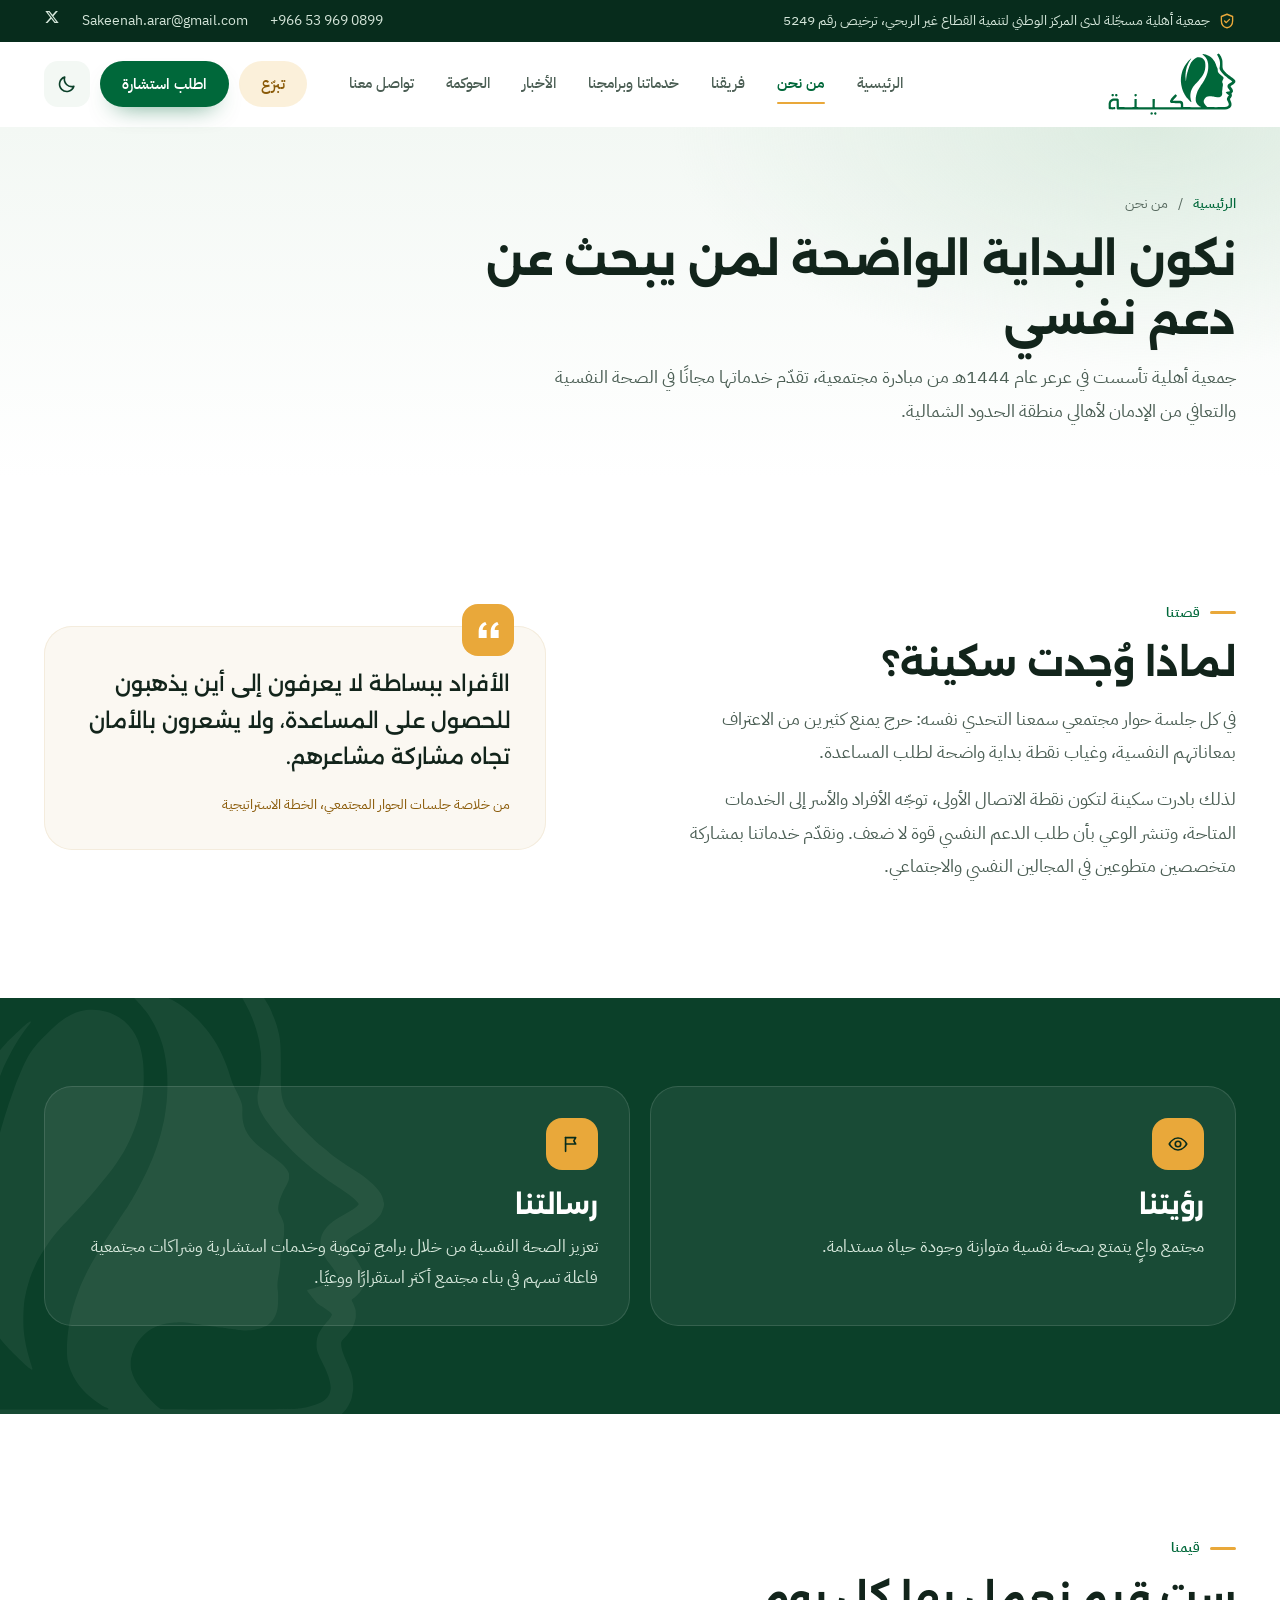
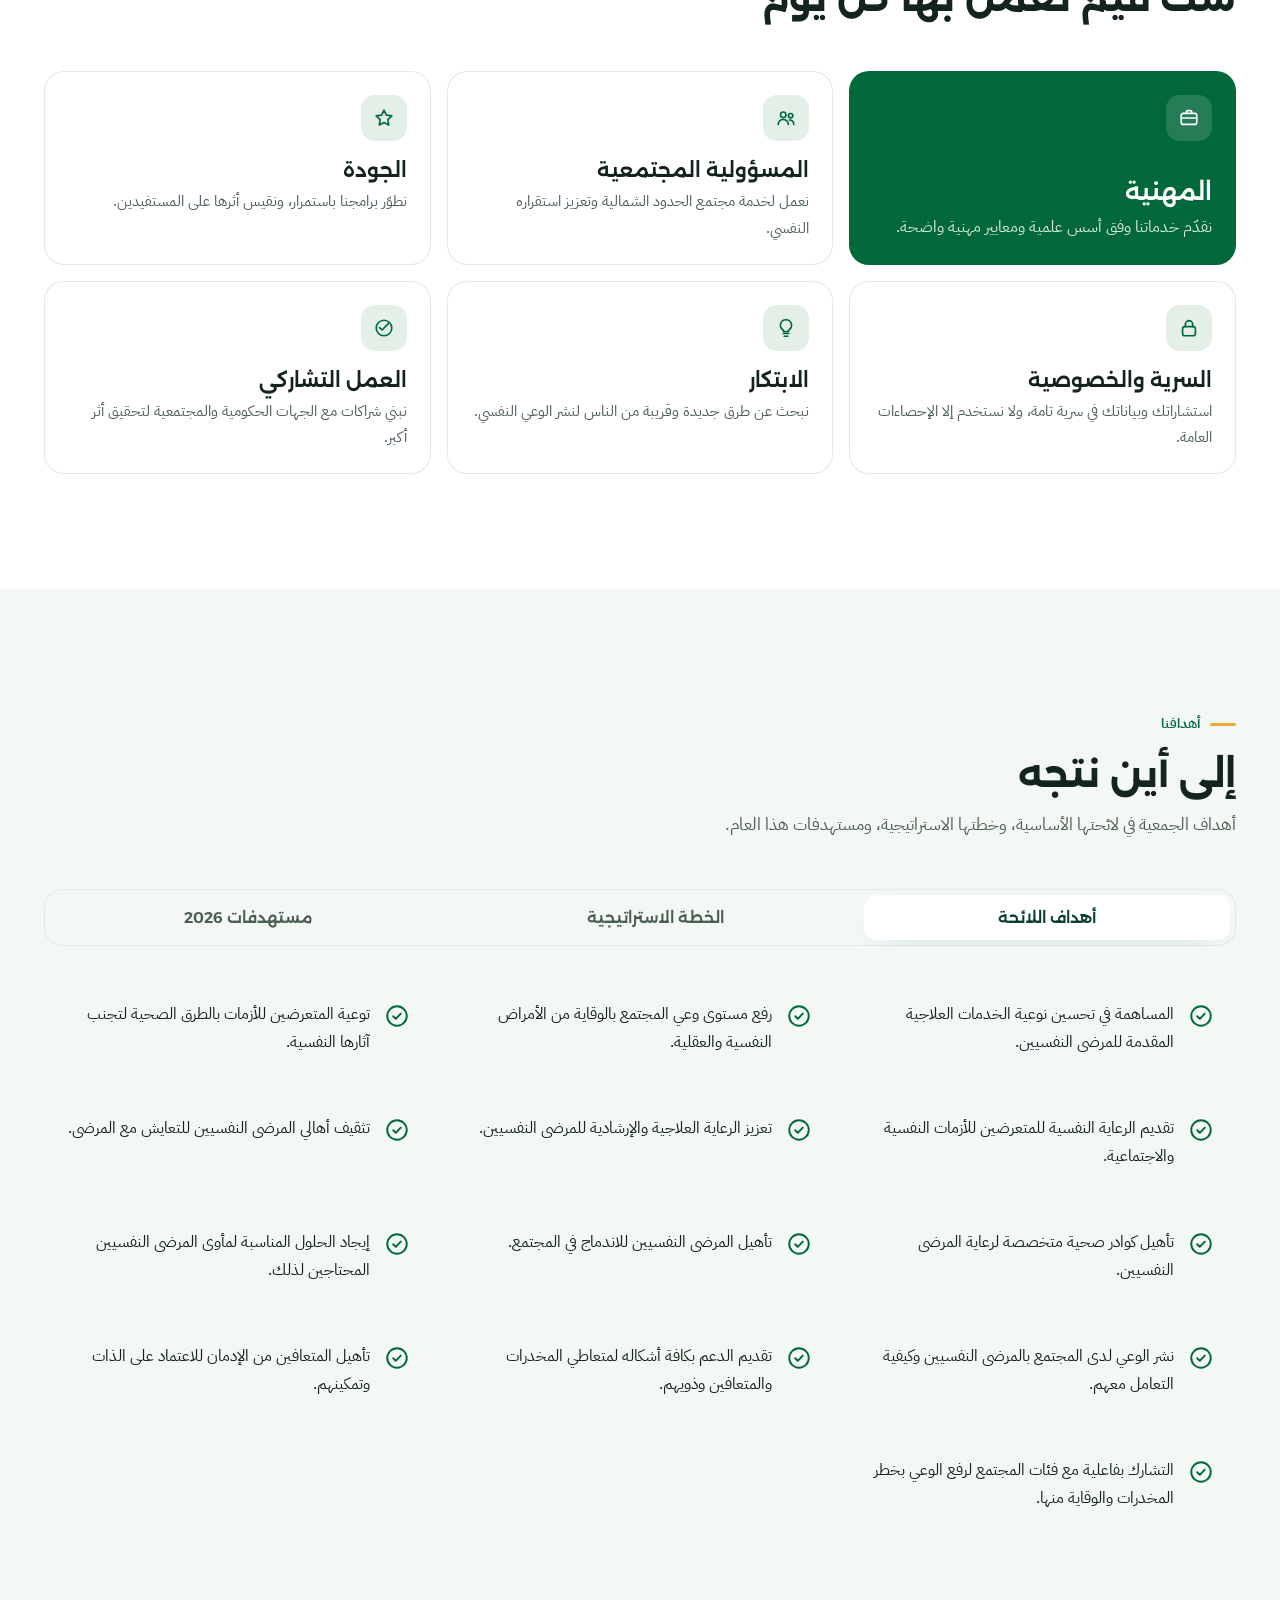
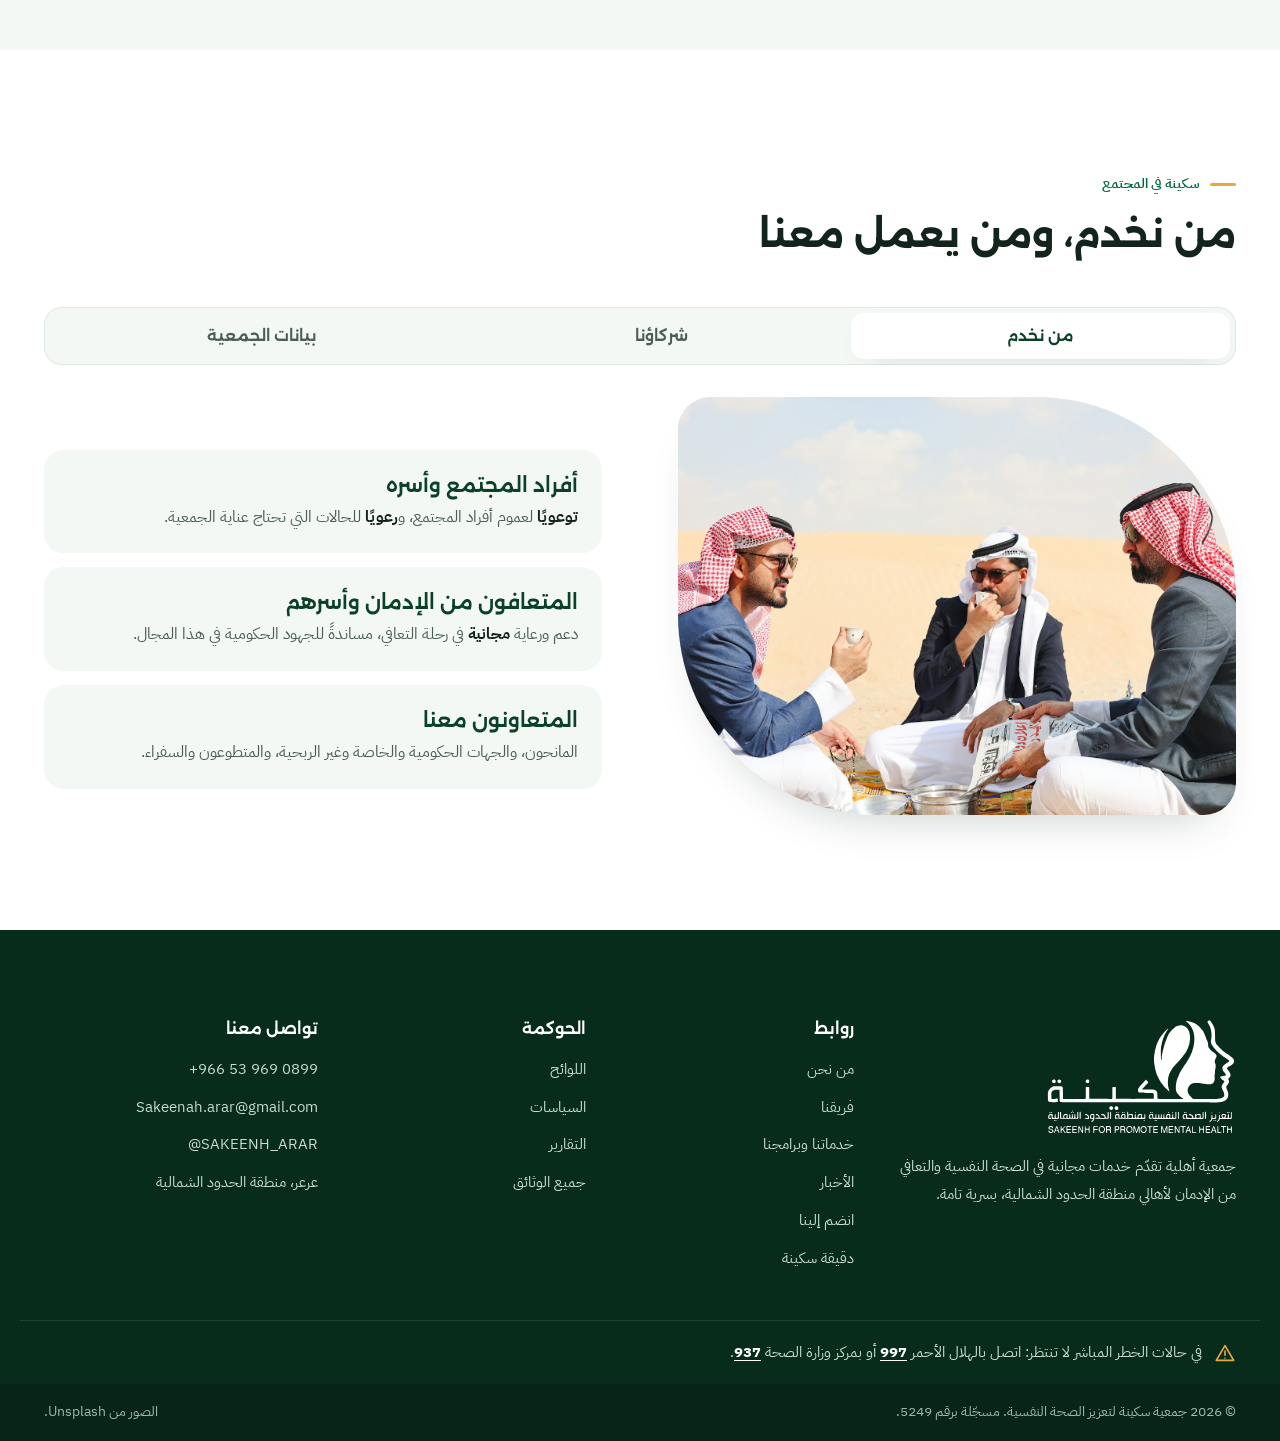
==== commit 4785387a: "إزالة الأزرار والأقسام المكررة من الرئيسية Co-Authored-By: Claude Opus 5.5 <noreply@anthropic.com>" ====
--- a/about.html
+++ b/about.html
@@ -366,9 +366,7 @@
   </div>
 </footer>
 
-<a class="wa-float" href="https://wa.me/966539690899" target="_blank" rel="noopener" aria-label="تواصل معنا عبر واتساب">
-  <svg viewBox="0 0 24 24" aria-hidden="true"><path fill="currentColor" d="M12 2.2a9.7 9.7 0 0 0-8.3 14.8L2.3 21.8l4.9-1.3A9.7 9.7 0 1 0 12 2.2Zm0 17.7a8 8 0 0 1-4.1-1.1l-.3-.2-2.9.8.8-2.8-.2-.3A8 8 0 1 1 12 19.9Zm4.4-6c-.2-.1-1.4-.7-1.7-.8-.2-.1-.4-.1-.5.1l-.8.9c-.1.2-.3.2-.5.1a6.5 6.5 0 0 1-3.2-2.8c-.2-.4.2-.4.7-1.3.1-.2 0-.3 0-.4l-.8-1.8c-.2-.5-.4-.4-.5-.4h-.5a.9.9 0 0 0-.7.3 2.8 2.8 0 0 0-.9 2.1 4.9 4.9 0 0 0 1 2.6 11.2 11.2 0 0 0 4.3 3.8c1.6.7 2.2.7 3 .6a2.6 2.6 0 0 0 1.7-1.2 2.1 2.1 0 0 0 .1-1.2c0-.1-.2-.2-.4-.3Z"/></svg>
-</a>
+
 
 <nav class="mbar" aria-label="إجراءات سريعة">
   <a class="mbar-item" href="donate.html"><svg class="ic" viewBox="0 0 24 24" aria-hidden="true"><rect x="4" y="11" width="16" height="9" rx="1.5"/><rect x="3" y="7.5" width="18" height="3.5" rx="1"/><path d="M12 7.5V20"/><path d="M12 7.5C10.5 4.5 7 4.3 7 6.2c0 1.3 2.5 1.3 5 1.3Zm0 0c1.5-3 5-3.2 5-1.3 0 1.3-2.5 1.3-5 1.3Z"/></svg><span>تبرّع</span></a>
--- a/site.css
+++ b/site.css
@@ -31,6 +31,11 @@
 .xcard-go { flex: none; color: var(--accent); opacity: .5; transition: opacity .2s, transform .25s var(--ease); }
 .xcard:hover .xcard-go { opacity: 1; transform: translateX(-4px); }
 .explore { padding-top: clamp(56px, 7vw, 96px); }
+
+/* ما نقدّمه في الرئيسية: بطاقات تعريفية بلا روابط */
+.services--home .services-grid { grid-template-columns: repeat(3, 1fr); }
+.service--info:hover { transform: none; box-shadow: var(--shadow-sm), inset 0 0 0 1px var(--line); }
+.service--info:hover .service-ic { background: var(--mint-100); color: var(--accent); }
 
 /* صفحة الخدمات */
 .services--page { margin-top: 0; padding-block: clamp(48px, 6vw, 80px) 0; }
@@ -150,11 +155,11 @@
   .kpis--3 span { font-size: 12.5px; line-height: 1.5; }
 
   /* اختصار الأقسام الطويلة على الجوال */
-  .services:not(.services--page) .services-grid { grid-template-columns: 1fr 1fr; gap: 10px; }
-  .services:not(.services--page) .service { display: block; padding: 16px; }
-  .services:not(.services--page) .service-ic { width: 44px; height: 44px; margin-bottom: 10px; }
-  .services:not(.services--page) .service h3 { font-size: 16px; margin: 0; }
-  .services:not(.services--page) .service p { display: none; }
+  .services--home .services-grid { grid-template-columns: repeat(3, 1fr); gap: 8px; }
+  .services--home .service { display: block; padding: 14px 10px; text-align: center; }
+  .services--home .service-ic { width: 42px; height: 42px; margin: 0 auto 8px; }
+  .services--home .service h3 { font-size: 14.5px; line-height: 1.5; margin: 0; }
+  .services--home .service p { display: none; }
   .values-grid { grid-template-columns: 1fr 1fr; gap: 10px; }
   .value { padding: 16px; }
   .value:first-child { grid-column: 1 / -1; }
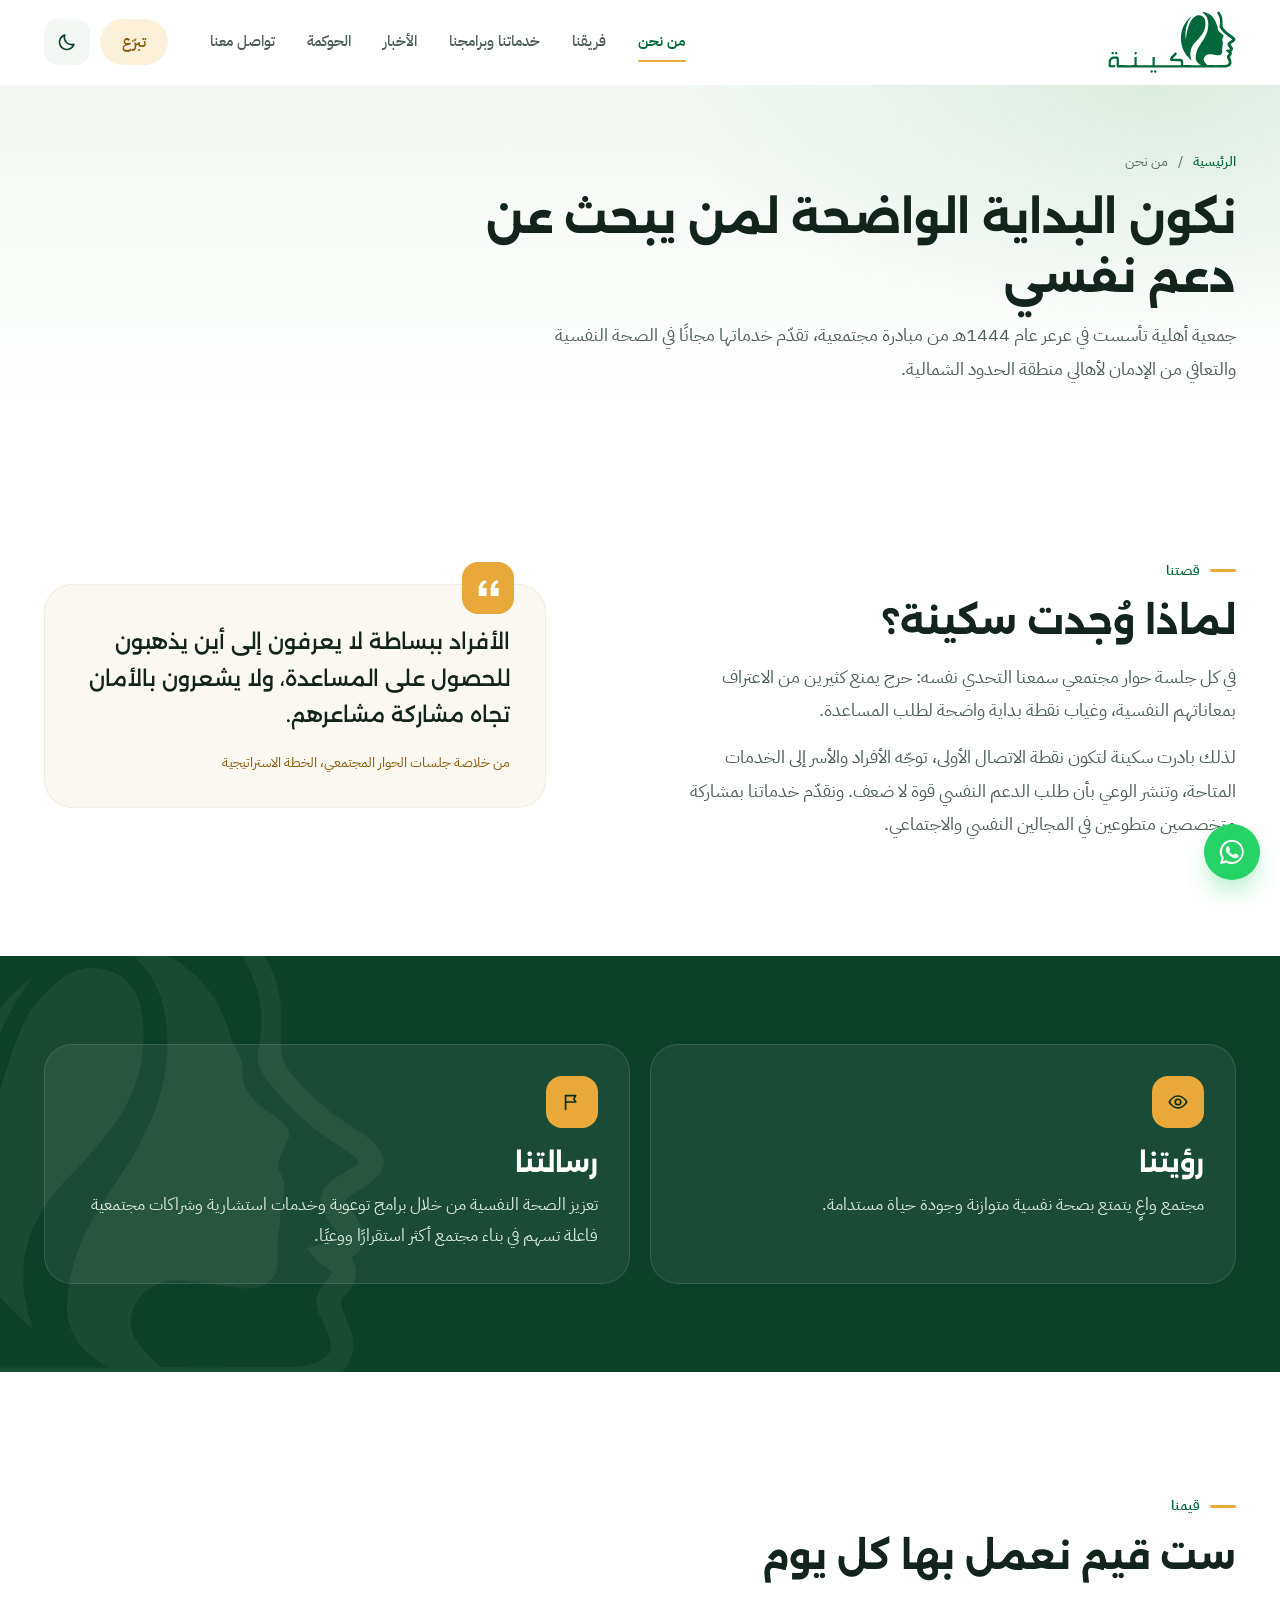
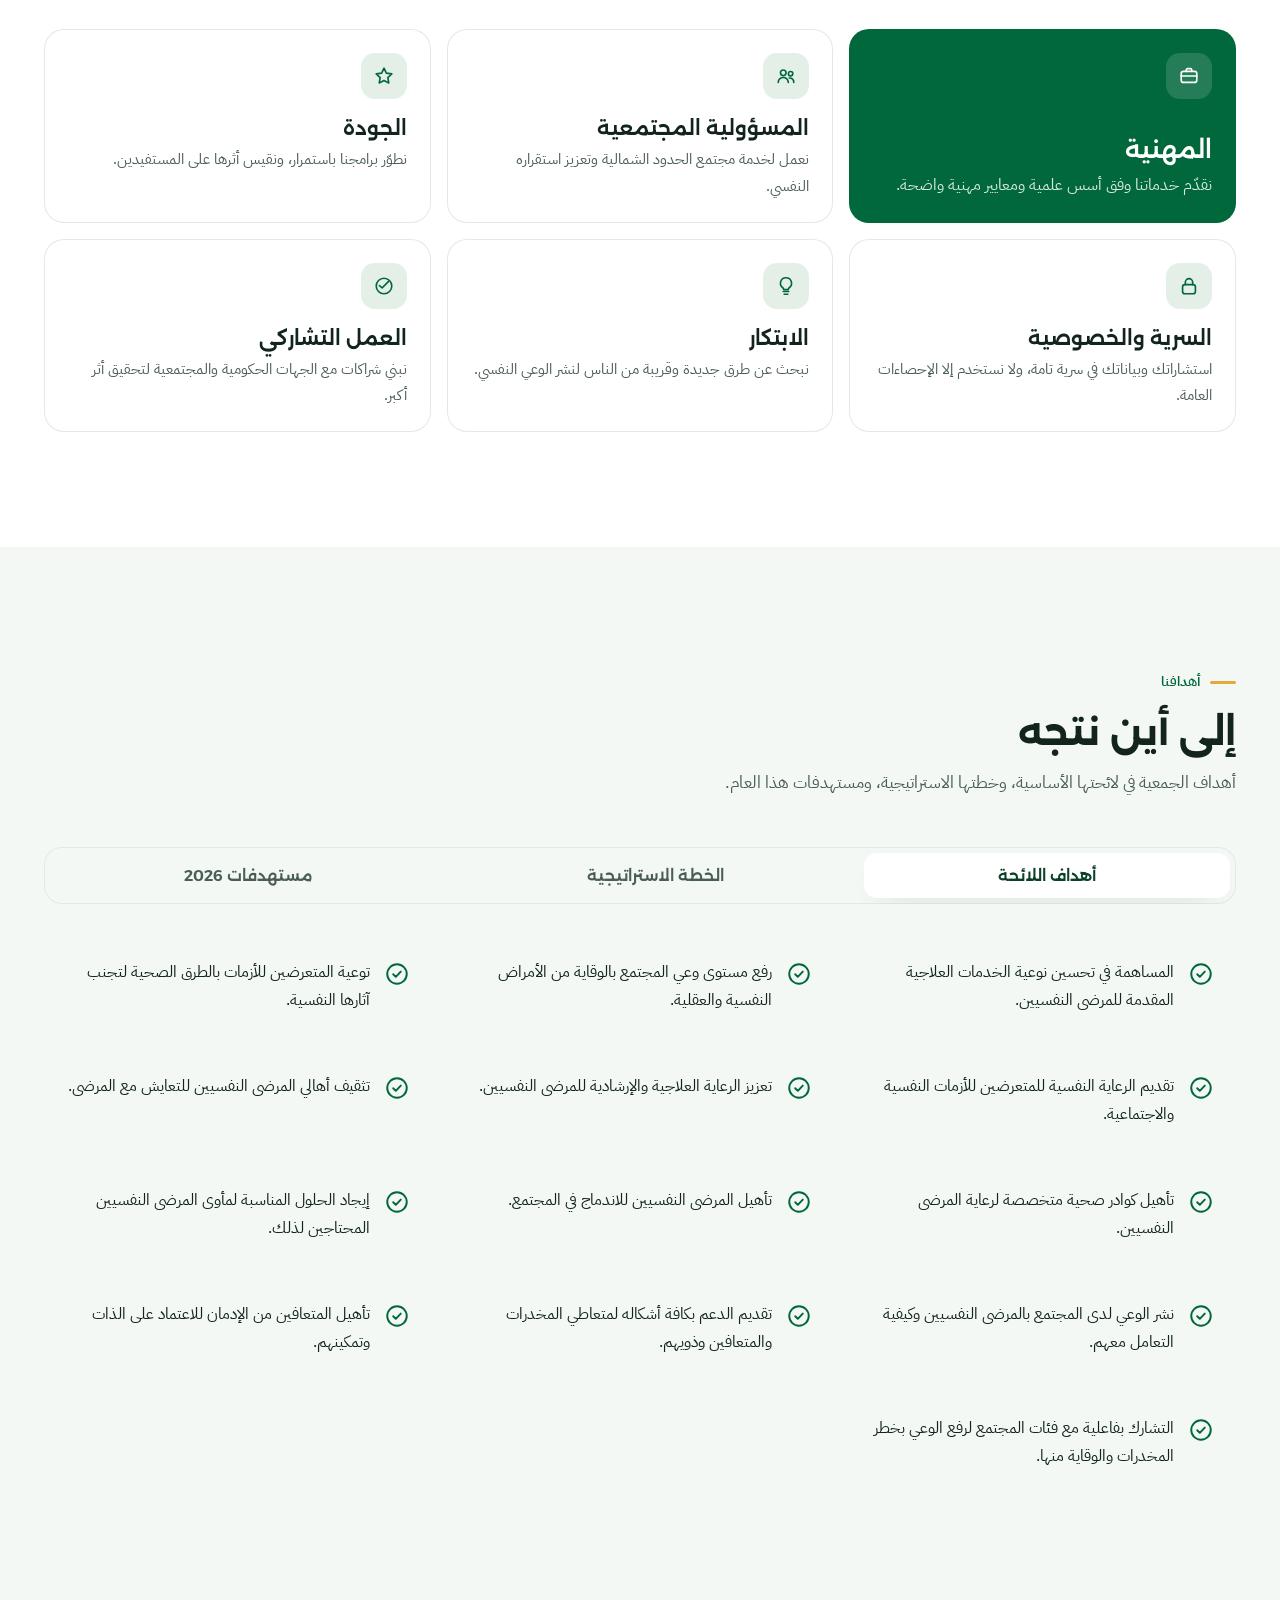
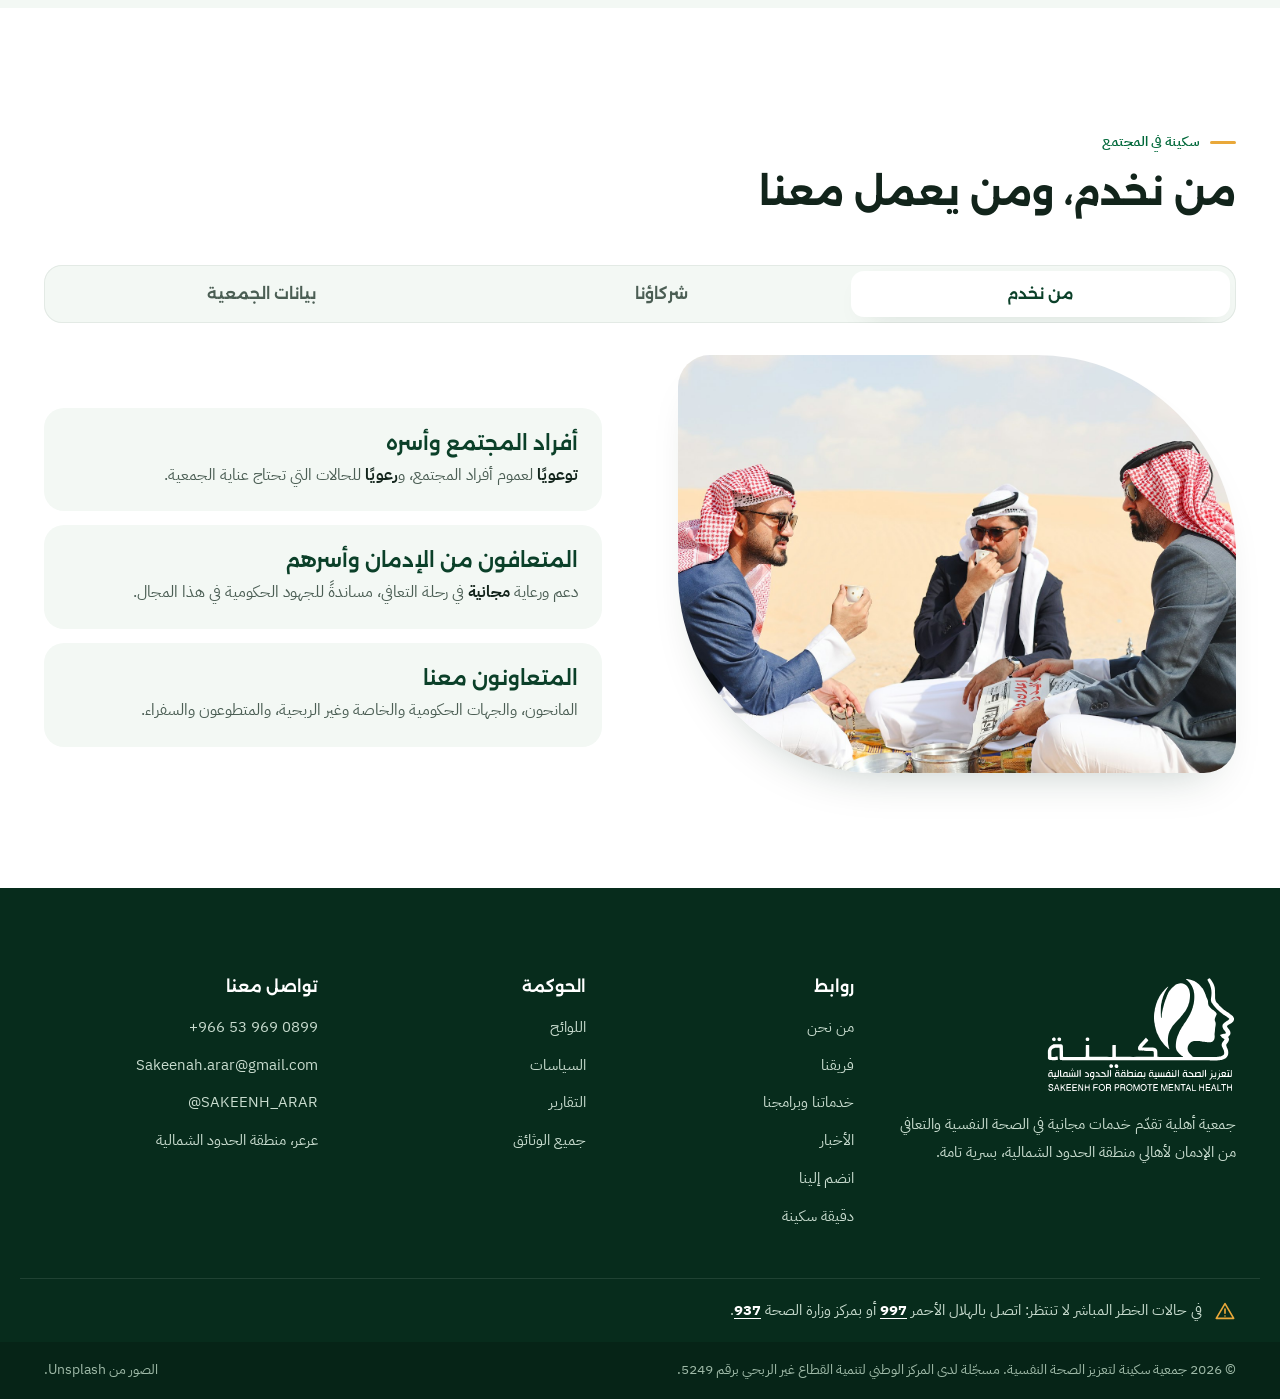
==== commit 9e9edd3d: "تبسيط الرأس، وإرجاع زر الواتساب العائم، وإعادة ترتيب الرئيسية Co-Authored-By: Claude Opus 5.5 <norep" ====
--- a/about.html
+++ b/about.html
@@ -20,29 +20,13 @@
 
 <a class="skip" href="#main">تخطَّ إلى المحتوى</a>
 
-<div class="topbar">
-  <div class="container topbar-in">
-    <p class="topbar-reg">
-      <svg class="ic" viewBox="0 0 24 24" aria-hidden="true"><path d="M12 3 4.5 6v5.5c0 4.6 3.1 8.5 7.5 9.5 4.4-1 7.5-4.9 7.5-9.5V6L12 3Z"/><path d="m8.8 12 2.2 2.2 4.3-4.4"/></svg>
-      جمعية أهلية مسجّلة لدى المركز الوطني لتنمية القطاع غير الربحي، ترخيص رقم 5249
-    </p>
-    <ul class="topbar-links">
-      <li><a href="https://wa.me/966539690899" target="_blank" rel="noopener" dir="ltr">+966 53 969 0899</a></li>
-      <li><a href="mailto:Sakeenah.arar@gmail.com" dir="ltr">Sakeenah.arar@gmail.com</a></li>
-      <li><a href="https://x.com/SAKEENH_ARAR" target="_blank" rel="noopener" aria-label="حساب الجمعية على X">
-        <svg class="ic ic--fill" viewBox="0 0 24 24" aria-hidden="true"><path d="M17.8 3h3.1l-6.8 7.7L22 21h-6.2l-4.9-6.3L5.3 21H2.2l7.3-8.3L2 3h6.3l4.4 5.8L17.8 3Zm-1.1 16.2h1.7L7.4 4.7H5.6l11.1 14.5Z"/></svg>
-      </a></li>
-    </ul>
-  </div>
-</div>
-
 <header class="header">
   <div class="container header-in">
     <a class="brand" href="index.html" aria-label="جمعية سكينة، الصفحة الرئيسية">
       <img src="assets/brand/logo-green.svg" alt="" width="1057" height="512">
     </a>
     <nav class="nav" id="nav" aria-label="القائمة الرئيسية">
-      <a href="index.html"><svg class="ic" viewBox="0 0 24 24" aria-hidden="true"><path d="M4 10.5 12 4l8 6.5V20a1 1 0 0 1-1 1h-4.5v-6h-5v6H5a1 1 0 0 1-1-1v-9.5Z"/></svg><span>الرئيسية</span></a>
+      <a class="nav-home" href="index.html"><svg class="ic" viewBox="0 0 24 24" aria-hidden="true"><path d="M4 10.5 12 4l8 6.5V20a1 1 0 0 1-1 1h-4.5v-6h-5v6H5a1 1 0 0 1-1-1v-9.5Z"/></svg><span>الرئيسية</span></a>
       <a href="about.html" aria-current="page"><svg class="ic" viewBox="0 0 24 24" aria-hidden="true"><path d="M12 20V10"/><path d="M12 13c-4 0-6-2.5-6-6 4 0 6 2.5 6 6Z"/><path d="M12 11c0-3.5 2-6 6-6 0 3.5-2 6-6 6Z"/></svg><span>من نحن</span></a>
       <a href="team.html"><svg class="ic" viewBox="0 0 24 24" aria-hidden="true"><circle cx="9" cy="8.5" r="3"/><path d="M3.5 19a5.5 5.5 0 0 1 11 0"/><circle cx="17" cy="9.5" r="2.4"/><path d="M15.5 14.2a4.5 4.5 0 0 1 5 4.8"/></svg><span>فريقنا</span></a>
       <a href="services.html"><svg class="ic" viewBox="0 0 24 24" aria-hidden="true"><path d="M12 20s-7-4.4-7-10a4 4 0 0 1 7-2.6A4 4 0 0 1 19 10c0 5.6-7 10-7 10Z"/></svg><span>خدماتنا وبرامجنا</span></a>
@@ -50,7 +34,6 @@
       <a href="governance.html"><svg class="ic" viewBox="0 0 24 24" aria-hidden="true"><path d="M12 3 4.5 6v5.5c0 4.6 3.1 8.5 7.5 9.5 4.4-1 7.5-4.9 7.5-9.5V6L12 3Z"/><path d="m8.8 12 2.2 2.2 4.3-4.4"/></svg><span>الحوكمة</span></a>
       <a href="contact.html"><svg class="ic" viewBox="0 0 24 24" aria-hidden="true"><path d="M5 4.5h3.2l1.6 4-2 1.3a10.5 10.5 0 0 0 6.4 6.4l1.3-2 4 1.6V19a1.5 1.5 0 0 1-1.5 1.5A15.5 15.5 0 0 1 3.5 6 1.5 1.5 0 0 1 5 4.5Z"/></svg><span>تواصل معنا</span></a>
       <a class="nav-extra" href="join.html"><svg class="ic" viewBox="0 0 24 24" aria-hidden="true"><path d="M7 11V6.5a1.5 1.5 0 0 1 3 0V11M10 10V5a1.5 1.5 0 0 1 3 0v5M13 10V6a1.5 1.5 0 0 1 3 0v6"/><path d="M16 9.5a1.5 1.5 0 0 1 3 0V14a7 7 0 0 1-7 7h-.5A6.5 6.5 0 0 1 5 15.5L3.8 12.6a1.4 1.4 0 0 1 2.4-1.4L7 12.5"/></svg><span>انضم إلينا</span></a>
-      <a class="nav-extra" href="donate.html"><svg class="ic" viewBox="0 0 24 24" aria-hidden="true"><rect x="4" y="11" width="16" height="9" rx="1.5"/><rect x="3" y="7.5" width="18" height="3.5" rx="1"/><path d="M12 7.5V20"/><path d="M12 7.5C10.5 4.5 7 4.3 7 6.2c0 1.3 2.5 1.3 5 1.3Zm0 0c1.5-3 5-3.2 5-1.3 0 1.3-2.5 1.3-5 1.3Z"/></svg><span>تبرّع</span></a>
       <div class="nav-contact">
         <a href="https://wa.me/966539690899" target="_blank" rel="noopener" dir="ltr">+966 53 969 0899</a>
         <a href="mailto:Sakeenah.arar@gmail.com" dir="ltr">Sakeenah.arar@gmail.com</a>
@@ -58,7 +41,6 @@
     </nav>
     <div class="header-actions">
       <a class="btn btn--gold-soft" href="donate.html">تبرّع</a>
-      <a class="btn btn--primary" href="https://wa.me/966539690899?text=%D8%A7%D9%84%D8%B3%D9%84%D8%A7%D9%85%20%D8%B9%D9%84%D9%8A%D9%83%D9%85%D8%8C%20%D8%A3%D8%B1%D8%BA%D8%A8%20%D9%81%D9%8A%20%D8%B7%D9%84%D8%A8%20%D8%A7%D8%B3%D8%AA%D8%B4%D8%A7%D8%B1%D8%A9%20%D8%B3%D8%B1%D9%8A%D8%A9" target="_blank" rel="noopener">اطلب استشارة</a>
       <button class="theme-toggle" type="button" aria-pressed="false" aria-label="تفعيل الوضع الليلي"><svg class="ic ic-moon" viewBox="0 0 24 24" aria-hidden="true"><path d="M19.5 14.5A8 8 0 0 1 9.5 4.5a8 8 0 1 0 10 10Z"/></svg><svg class="ic ic-sun" viewBox="0 0 24 24" aria-hidden="true"><circle cx="12" cy="12" r="4"/><path d="M12 2.5v2M12 19.5v2M2.5 12h2M19.5 12h2M5.3 5.3l1.4 1.4M17.3 17.3l1.4 1.4M5.3 18.7l1.4-1.4M17.3 6.7l1.4-1.4"/></svg></button>
       <button class="burger" type="button" aria-expanded="false" aria-controls="nav" aria-label="فتح القائمة"><span></span><span></span><span></span></button>
     </div>
@@ -360,7 +342,7 @@
   </div>
   <div class="footer-bottom">
     <div class="container footer-bottom-in">
-      <p>© 2026 جمعية سكينة لتعزيز الصحة النفسية. مسجّلة برقم 5249.</p>
+      <p>© 2026 جمعية سكينة لتعزيز الصحة النفسية. مسجّلة لدى المركز الوطني لتنمية القطاع غير الربحي برقم 5249.</p>
       <p>الصور من Unsplash.</p>
     </div>
   </div>
@@ -368,11 +350,9 @@
 
 
 
-<nav class="mbar" aria-label="إجراءات سريعة">
-  <a class="mbar-item" href="donate.html"><svg class="ic" viewBox="0 0 24 24" aria-hidden="true"><rect x="4" y="11" width="16" height="9" rx="1.5"/><rect x="3" y="7.5" width="18" height="3.5" rx="1"/><path d="M12 7.5V20"/><path d="M12 7.5C10.5 4.5 7 4.3 7 6.2c0 1.3 2.5 1.3 5 1.3Zm0 0c1.5-3 5-3.2 5-1.3 0 1.3-2.5 1.3-5 1.3Z"/></svg><span>تبرّع</span></a>
-  <a class="mbar-item mbar-item--main" href="https://wa.me/966539690899?text=%D8%A7%D9%84%D8%B3%D9%84%D8%A7%D9%85%20%D8%B9%D9%84%D9%8A%D9%83%D9%85%D8%8C%20%D8%A3%D8%B1%D8%BA%D8%A8%20%D9%81%D9%8A%20%D8%B7%D9%84%D8%A8%20%D8%A7%D8%B3%D8%AA%D8%B4%D8%A7%D8%B1%D8%A9%20%D8%B3%D8%B1%D9%8A%D8%A9" target="_blank" rel="noopener"><svg class="ic" viewBox="0 0 24 24" aria-hidden="true"><path d="M20 11.5a8 8 0 0 1-11.8 7L4 20l1.5-4A8 8 0 1 1 20 11.5Z"/></svg><span>اطلب استشارة</span></a>
-  <a class="mbar-item" href="contact.html"><svg class="ic" viewBox="0 0 24 24" aria-hidden="true"><path d="M5 4.5h3.2l1.6 4-2 1.3a10.5 10.5 0 0 0 6.4 6.4l1.3-2 4 1.6V19a1.5 1.5 0 0 1-1.5 1.5A15.5 15.5 0 0 1 3.5 6 1.5 1.5 0 0 1 5 4.5Z"/></svg><span>تواصل</span></a>
-</nav>
+<a class="wa-float" href="https://wa.me/966539690899" target="_blank" rel="noopener" aria-label="تواصل معنا عبر واتساب">
+  <svg viewBox="0 0 24 24" aria-hidden="true"><path fill="currentColor" d="M12 2.2a9.7 9.7 0 0 0-8.3 14.8L2.3 21.8l4.9-1.3A9.7 9.7 0 1 0 12 2.2Zm0 17.7a8 8 0 0 1-4.1-1.1l-.3-.2-2.9.8.8-2.8-.2-.3A8 8 0 1 1 12 19.9Zm4.4-6c-.2-.1-1.4-.7-1.7-.8-.2-.1-.4-.1-.5.1l-.8.9c-.1.2-.3.2-.5.1a6.5 6.5 0 0 1-3.2-2.8c-.2-.4.2-.4.7-1.3.1-.2 0-.3 0-.4l-.8-1.8c-.2-.5-.4-.4-.5-.4h-.5a.9.9 0 0 0-.7.3 2.8 2.8 0 0 0-.9 2.1 4.9 4.9 0 0 0 1 2.6 11.2 11.2 0 0 0 4.3 3.8c1.6.7 2.2.7 3 .6a2.6 2.6 0 0 0 1.7-1.2 2.1 2.1 0 0 0 .1-1.2c0-.1-.2-.2-.4-.3Z"/></svg>
+</a>
 
 <script src="main.js" defer></script>
 </body>
--- a/site.css
+++ b/site.css
@@ -1,7 +1,8 @@
 /* ===== أنماط مشتركة لصفحات الموقع المقسّمة ===== */
 
 /* القائمة: الأيقونات والروابط الإضافية تظهر في قائمة الجوال فقط */
-.nav > a .ic, .nav > .nav-extra, .nav-contact, .mbar { display: none; }
+.nav > a .ic, .nav > .nav-extra, .nav-contact { display: none; }
+@media (min-width: 1025px) { .nav > a.nav-home { display: none; } }
 
 /* رأس الصفحات الداخلية */
 .phero {
@@ -36,6 +37,25 @@
 .services--home .services-grid { grid-template-columns: repeat(3, 1fr); }
 .service--info:hover { transform: none; box-shadow: var(--shadow-sm), inset 0 0 0 1px var(--line); }
 .service--info:hover .service-ic { background: var(--mint-100); color: var(--accent); }
+
+/* عناوين في المنتصف */
+.section-head--center { margin-inline: auto; text-align: center; }
+.section-head--center .kicker { justify-content: center; }
+
+/* ما نقدّمه: قسم مستقل بمسافته */
+.services--home { margin-top: 0; }
+.hero { padding-bottom: clamp(48px, 6vw, 80px); }
+.hero + .services--home { padding-top: clamp(48px, 6vw, 80px); }
+
+/* أثرنا في 2025: قسم فاتح قبل دعوة التبرع */
+.stats--light { background: var(--surface); color: var(--ink); padding-block: clamp(56px, 7vw, 96px) clamp(40px, 5vw, 64px); }
+.stats--light::before { display: none; }
+.stats--light .section-head { margin-bottom: 32px; }
+.stats--light .stats-grid { gap: 14px; }
+.stats--light .stats-grid li { padding: 26px 16px; border-radius: var(--r-md); background: var(--mint-50); }
+.stats--light .stats-grid li + li { border-inline-start: 0; }
+.stats--light .stats-grid b { color: var(--accent); }
+.stats--light .stats-grid span { color: var(--ink-2); }
 
 /* صفحة الخدمات */
 .services--page { margin-top: 0; padding-block: clamp(48px, 6vw, 80px) 0; }
@@ -71,14 +91,14 @@
 .cinfo-item--alert .ccard-ic { background: var(--sand-100); color: var(--brown); }
 
 @media (max-width: 1024px) {
+  .header-actions .btn--gold-soft { display: inline-flex; }
   .xgrid, .cgrid { grid-template-columns: repeat(2, 1fr); }
 }
 
 /* ===== الجوال ===== */
 @media (max-width: 768px) {
-  .topbar, .wa-float { display: none; }
-  .header-actions .btn--primary { display: none; }
   .header-in { min-height: 66px; }
+  .header-actions .btn--gold-soft { min-height: 42px; padding: 0 18px; font-size: 14.5px; }
 
   /* القائمة بكامل الشاشة */
   .nav {
@@ -101,8 +121,6 @@
   }
   .menu-open { overflow: hidden; }
 
-  /* شريط الإجراءات السفلي */
-  .footer-bottom { padding-bottom: calc(84px + env(safe-area-inset-bottom)); }
   .donate--page .card-stage { order: 0; }
   .gtabs { display: grid; grid-template-columns: 1fr 1fr; }
   .gtab { padding: 10px 8px; white-space: normal; }
@@ -110,25 +128,9 @@
   .gov-docs .gtabs { grid-template-columns: repeat(3, 1fr); }
   .gov-docs .gtab-n { display: none; }
   #tab-assembly, #tab-board { grid-column: 1 / -1; }
-  .mbar {
-    position: fixed; inset: auto 0 0 0; z-index: 90; display: grid; grid-template-columns: 1fr 1.4fr 1fr; gap: 8px; align-items: center;
-    padding: 8px 12px calc(8px + env(safe-area-inset-bottom));
-    background: rgba(255, 255, 255, .97); border-top: 1px solid var(--line); box-shadow: 0 -10px 30px -20px rgba(7, 44, 28, .35);
-  }
-  .mbar-item {
-    display: flex; flex-direction: column; align-items: center; gap: 2px; padding: 6px 4px; border-radius: 14px;
-    font-size: 12.5px; font-weight: 600; color: var(--ink-2);
-  }
-  .mbar-item .ic { width: 22px; height: 22px; color: var(--accent); }
-  .mbar-item.is-on { color: var(--accent); background: var(--mint-50); }
-  .mbar-item--main {
-    flex-direction: row; justify-content: center; gap: 8px; min-height: 50px; border-radius: 16px;
-    background: var(--green); color: var(--white); font-size: 15px; box-shadow: 0 10px 20px -12px rgba(0, 104, 58, .8);
-  }
-  .mbar-item--main .ic { color: var(--white); }
 
   /* الرئيسية: صورة الواجهة أقصر */
-  .hero { padding-bottom: 96px; }
+  .hero { padding-bottom: 40px; }
   .hero-media { width: min(100%, 360px); }
   .hero-photo { aspect-ratio: 5 / 4; border-radius: 160px 28px 160px 28px; }
   .float-card--stat { display: none; }
@@ -231,8 +233,6 @@
 [data-theme="dark"] .btn--gold-soft,
 [data-theme="dark"] .float-ic,
 [data-theme="dark"] .news-date { background: var(--sand-100); }
-[data-theme="dark"] .mbar { background: rgba(14, 26, 20, .97); }
 [data-theme="dark"] .gtab[aria-selected="true"] { background: var(--mint-200); }
 [data-theme="dark"] .cert img, [data-theme="dark"] .hero-photo { filter: brightness(.92); }
-.breathe + .cta-band { padding-top: clamp(56px, 7vw, 96px); }
 [data-theme="dark"] .burger span { background: var(--accent-strong); }
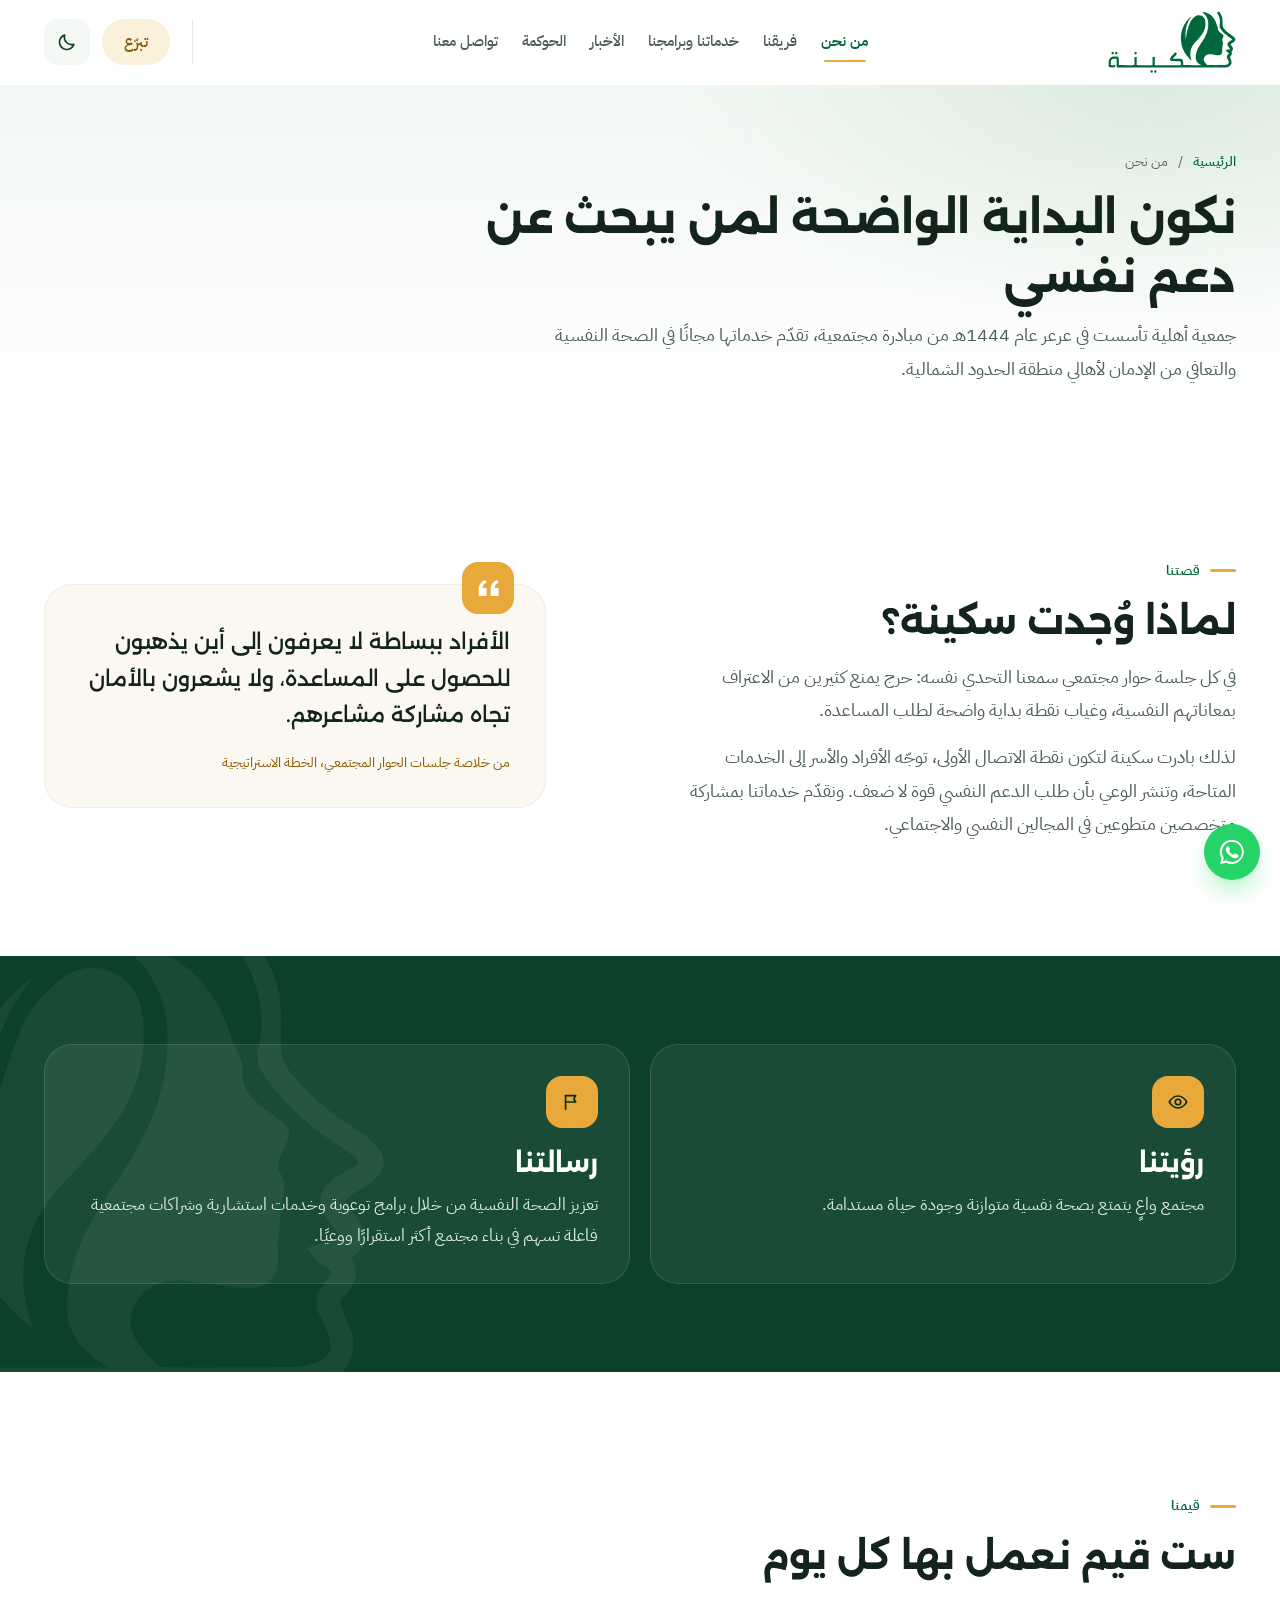
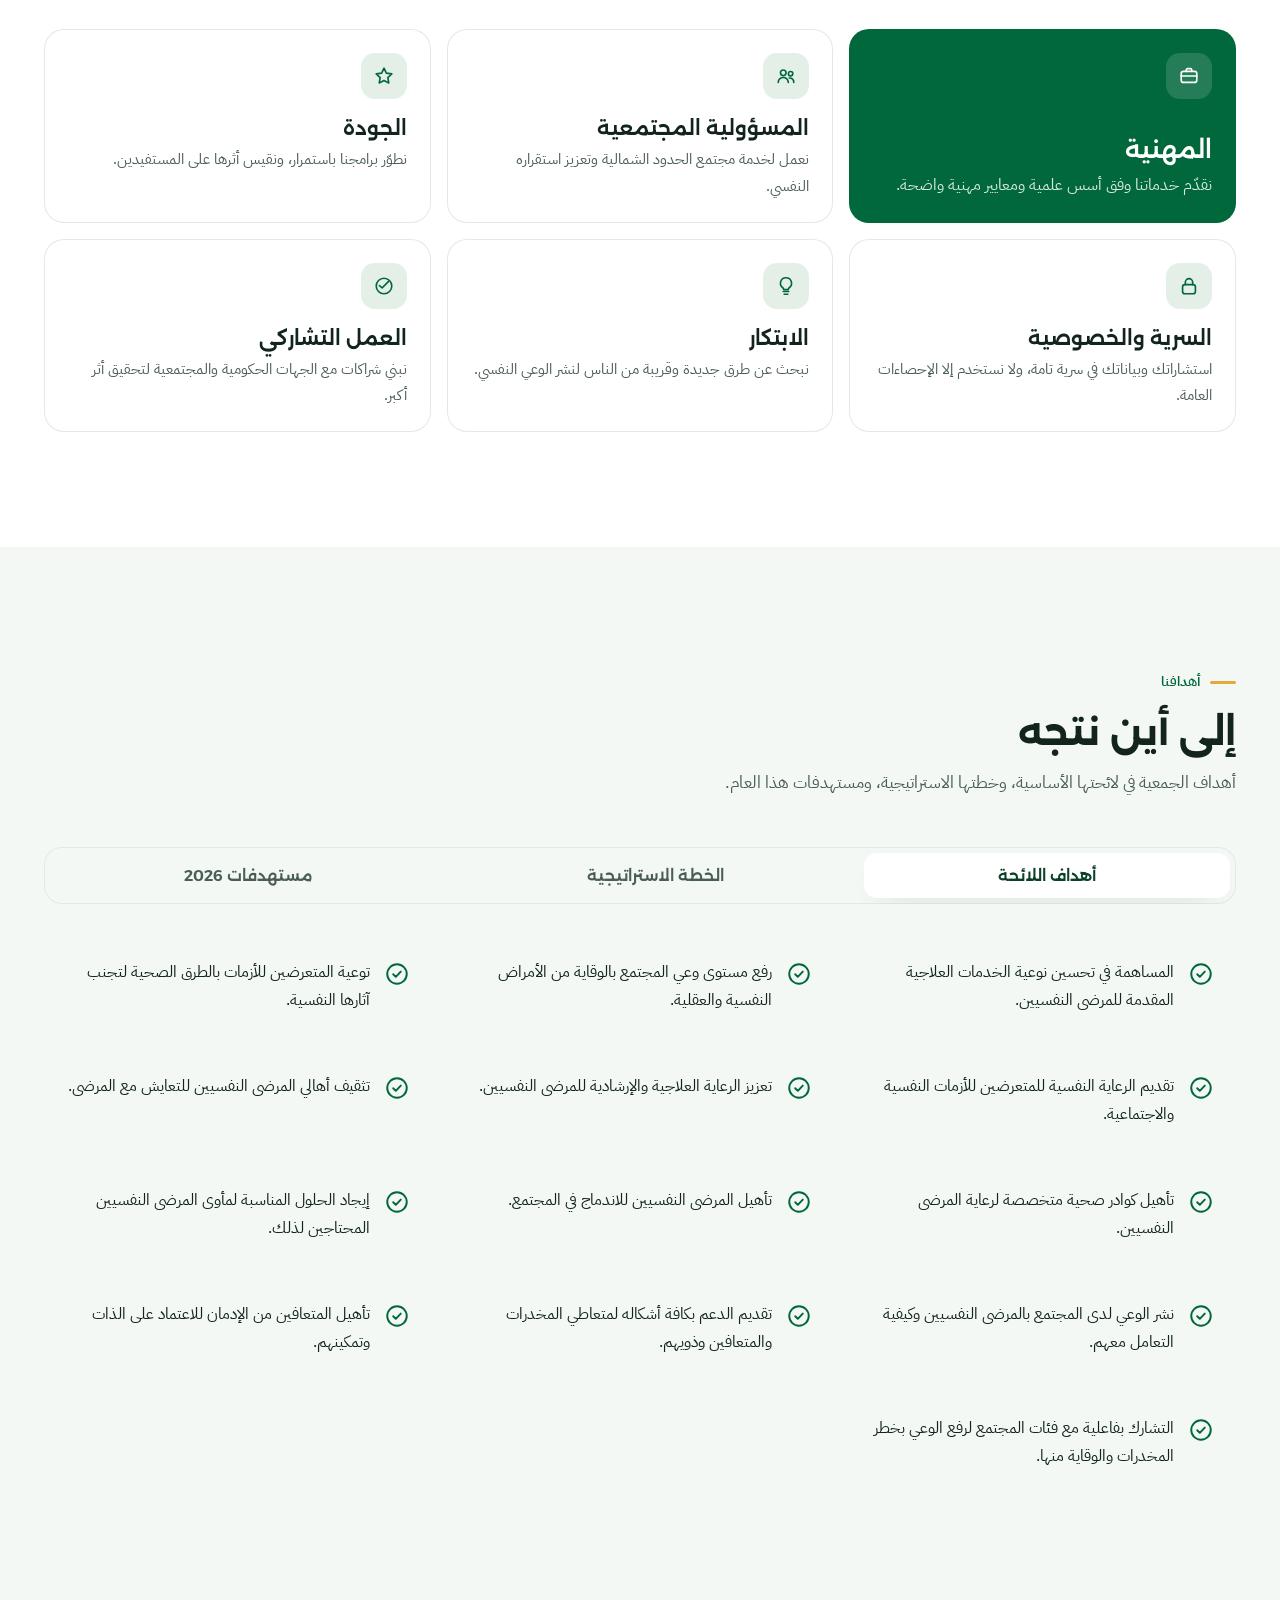
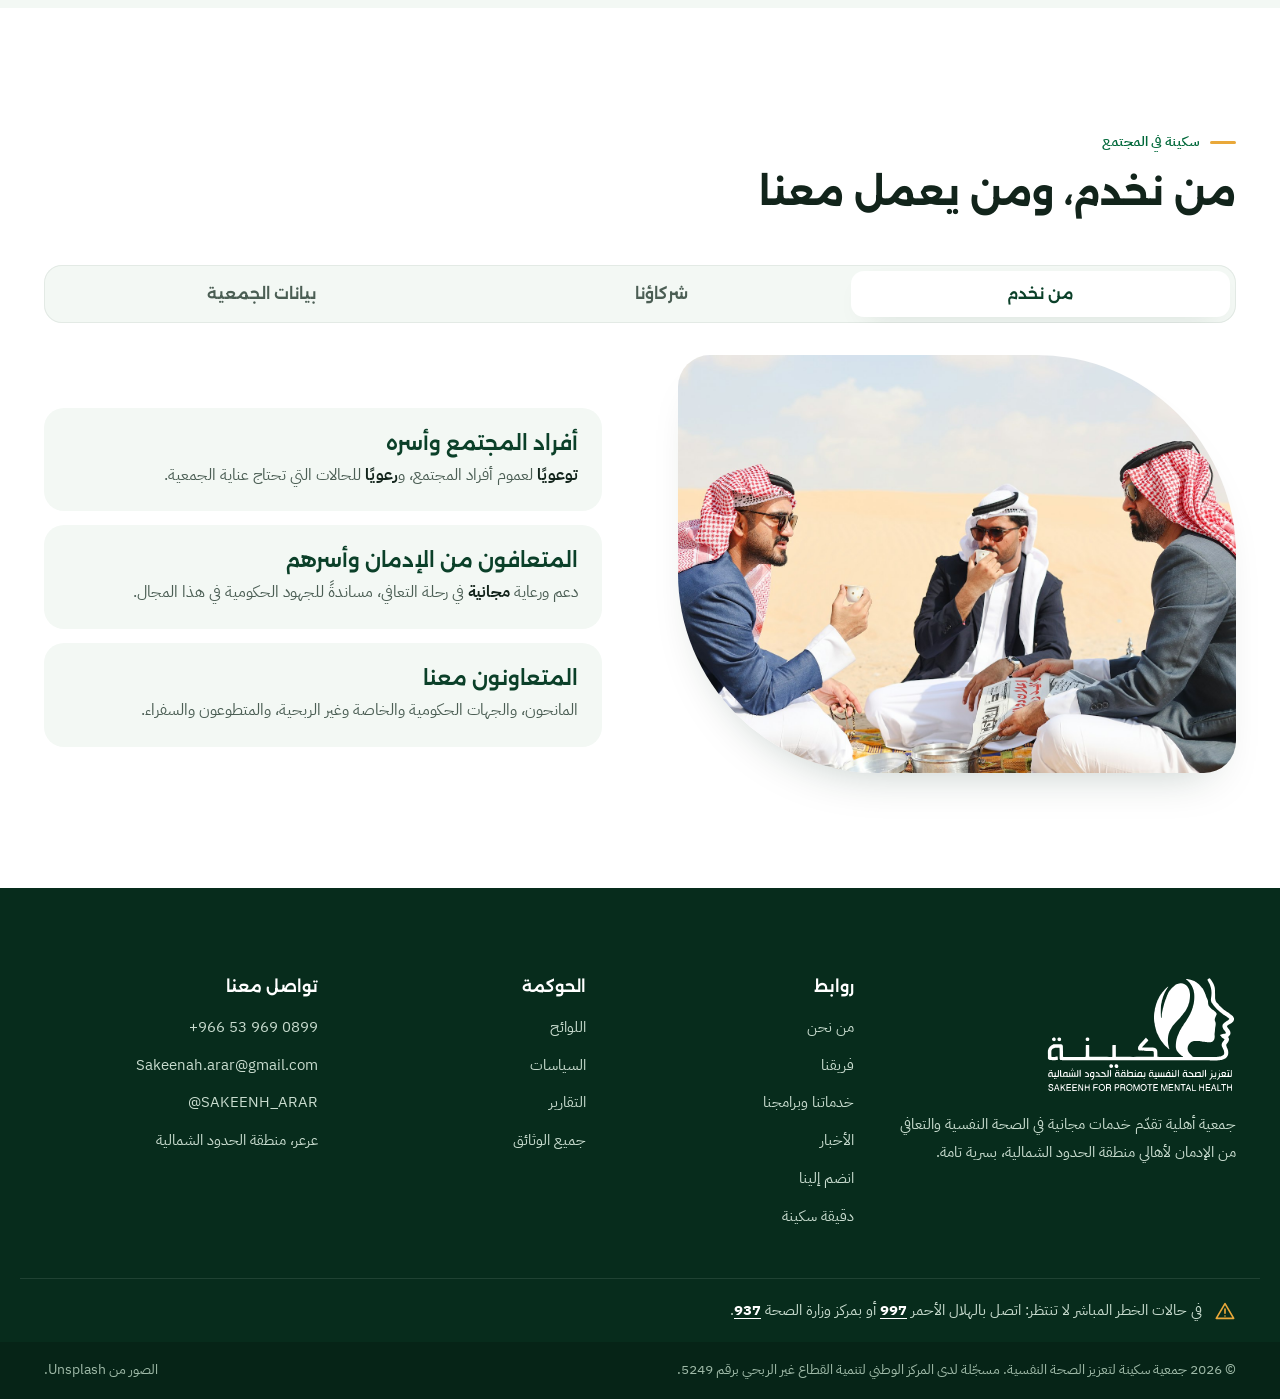
==== commit 68bd8995: "ترتيب أزرار الرأس في الجوال وتوزيع الروابط في الكمبيوتر Co-Authored-By: Claude Opus 5.5 <noreply@ant" ====
--- a/about.html
+++ b/about.html
@@ -10,10 +10,10 @@
 <link rel="preconnect" href="https://fonts.googleapis.com">
 <link rel="preconnect" href="https://fonts.gstatic.com" crossorigin>
 <link rel="stylesheet" href="https://fonts.googleapis.com/css2?family=Alexandria:wght@400;500;600;700&family=IBM+Plex+Mono:wght@500;600&family=IBM+Plex+Sans+Arabic:wght@400;500;600;700&display=swap">
-<link rel="stylesheet" href="styles.css">
-<link rel="stylesheet" href="about.css">
-<link rel="stylesheet" href="governance.css">
-<link rel="stylesheet" href="site.css">
+<link rel="stylesheet" href="styles.css?v=8f23e8a3">
+<link rel="stylesheet" href="about.css?v=d834de7f">
+<link rel="stylesheet" href="governance.css?v=435945c1">
+<link rel="stylesheet" href="site.css?v=e1be28a8">
 <script>(function(){var d=document.documentElement,t;d.classList.add("js");try{t=localStorage.getItem("theme")}catch(e){}if(t!=="light"&&t!=="dark")t=matchMedia("(prefers-color-scheme: dark)").matches?"dark":"light";d.setAttribute("data-theme",t)})()</script>
 </head>
 <body>
@@ -354,6 +354,6 @@
   <svg viewBox="0 0 24 24" aria-hidden="true"><path fill="currentColor" d="M12 2.2a9.7 9.7 0 0 0-8.3 14.8L2.3 21.8l4.9-1.3A9.7 9.7 0 1 0 12 2.2Zm0 17.7a8 8 0 0 1-4.1-1.1l-.3-.2-2.9.8.8-2.8-.2-.3A8 8 0 1 1 12 19.9Zm4.4-6c-.2-.1-1.4-.7-1.7-.8-.2-.1-.4-.1-.5.1l-.8.9c-.1.2-.3.2-.5.1a6.5 6.5 0 0 1-3.2-2.8c-.2-.4.2-.4.7-1.3.1-.2 0-.3 0-.4l-.8-1.8c-.2-.5-.4-.4-.5-.4h-.5a.9.9 0 0 0-.7.3 2.8 2.8 0 0 0-.9 2.1 4.9 4.9 0 0 0 1 2.6 11.2 11.2 0 0 0 4.3 3.8c1.6.7 2.2.7 3 .6a2.6 2.6 0 0 0 1.7-1.2 2.1 2.1 0 0 0 .1-1.2c0-.1-.2-.2-.4-.3Z"/></svg>
 </a>
 
-<script src="main.js" defer></script>
+<script src="main.js?v=ee72c5aa" defer></script>
 </body>
 </html>
--- a/site.css
+++ b/site.css
@@ -3,6 +3,17 @@
 /* القائمة: الأيقونات والروابط الإضافية تظهر في قائمة الجوال فقط */
 .nav > a .ic, .nav > .nav-extra, .nav-contact { display: none; }
 @media (min-width: 1025px) { .nav > a.nav-home { display: none; } }
+
+/* ترتيب الرأس: الشعار يمين، الروابط في المنتصف بمسافات مريحة، والأزرار في الطرف الأيسر */
+@media (min-width: 1025px) {
+  .nav { margin-inline: auto; gap: 6px; }
+  .nav > a { padding: 10px 16px; font-size: 15.5px; }
+  .header-actions { gap: 12px; padding-inline-start: 22px; border-inline-start: 1px solid var(--line); }
+}
+@media (min-width: 1025px) and (max-width: 1280px) {
+  .nav { gap: 2px; }
+  .nav > a { padding: 10px 11px; font-size: 15px; }
+}
 
 /* رأس الصفحات الداخلية */
 .phero {
@@ -92,6 +103,7 @@
 
 @media (max-width: 1024px) {
   .header-actions .btn--gold-soft { display: inline-flex; }
+  .header-actions { margin-inline-start: auto; gap: 10px; }
   .xgrid, .cgrid { grid-template-columns: repeat(2, 1fr); }
 }
 
@@ -133,7 +145,6 @@
   .hero { padding-bottom: 40px; }
   .hero-media { width: min(100%, 360px); }
   .hero-photo { aspect-ratio: 5 / 4; border-radius: 160px 28px 160px 28px; }
-  .float-card--stat { display: none; }
 
   /* الفوتر: الروابط في عمودين */
   .footer-in { grid-template-columns: 1fr 1fr; gap: 28px 20px; }
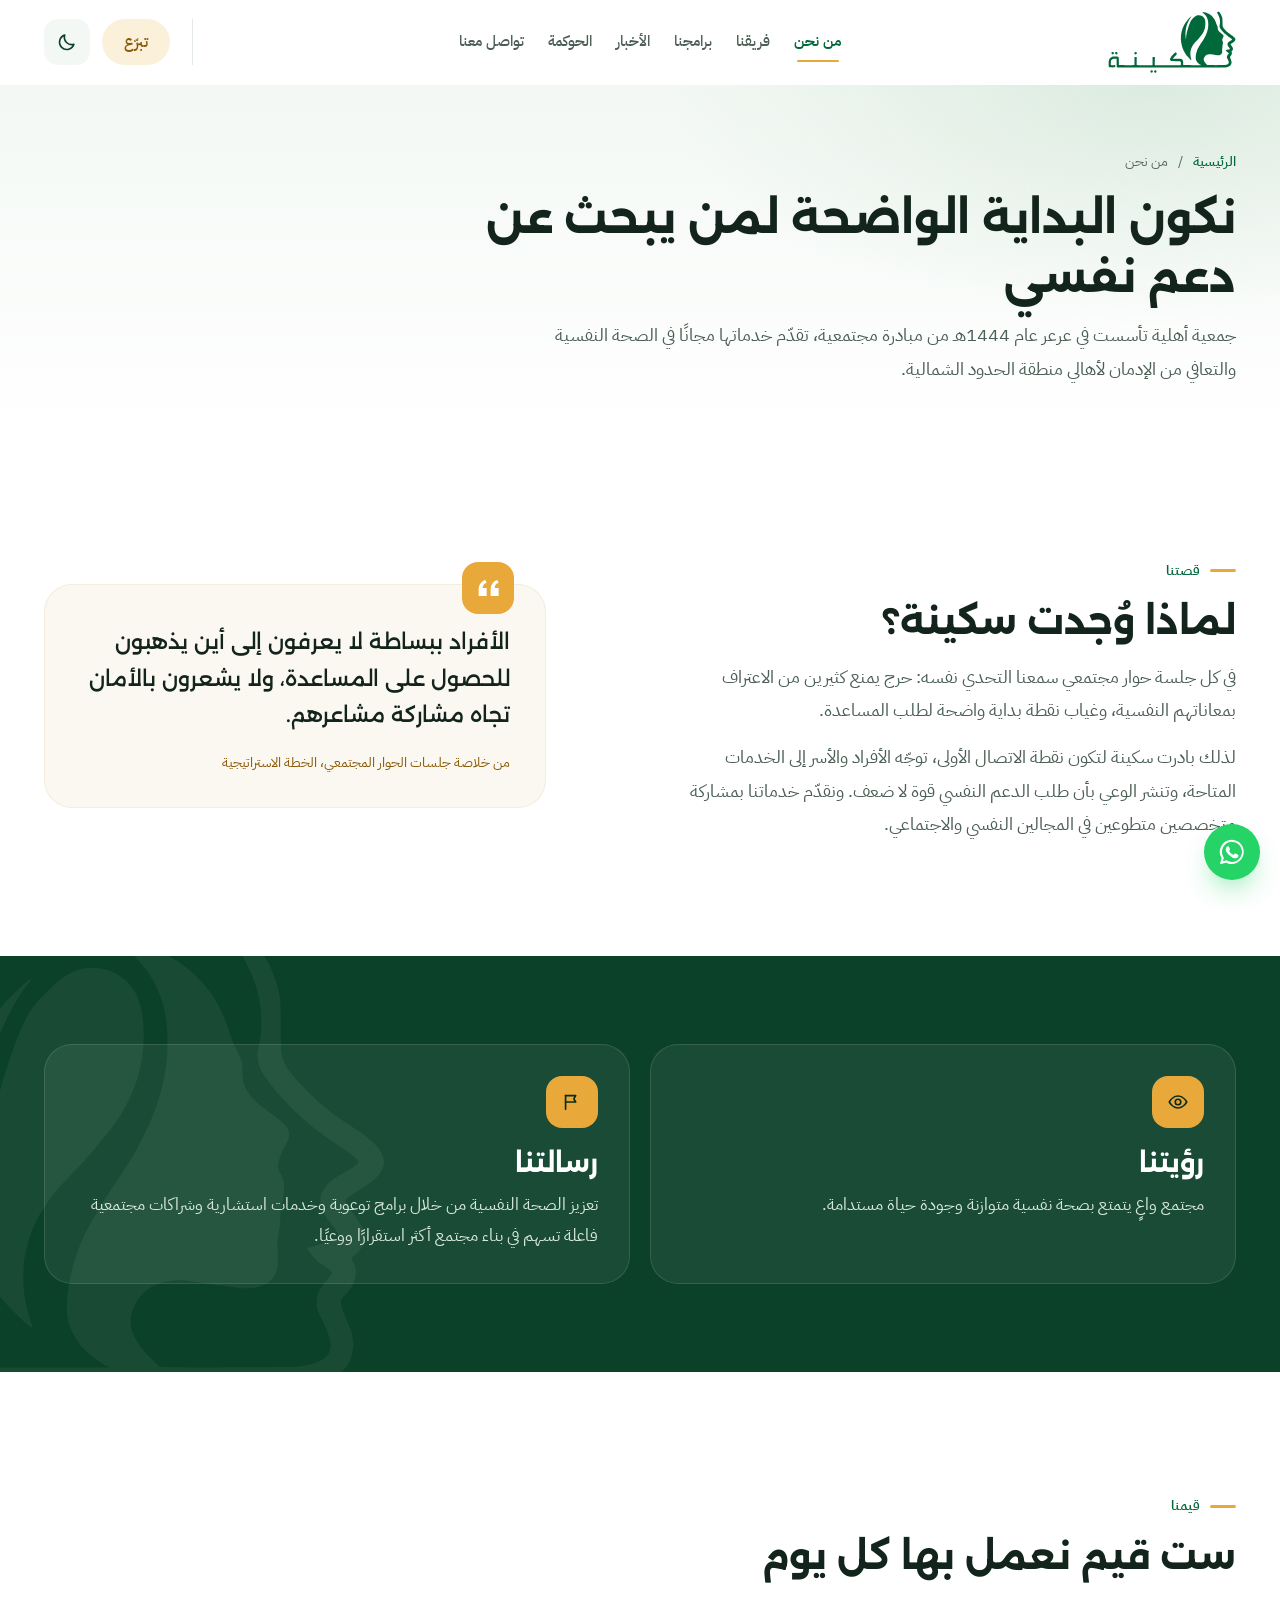
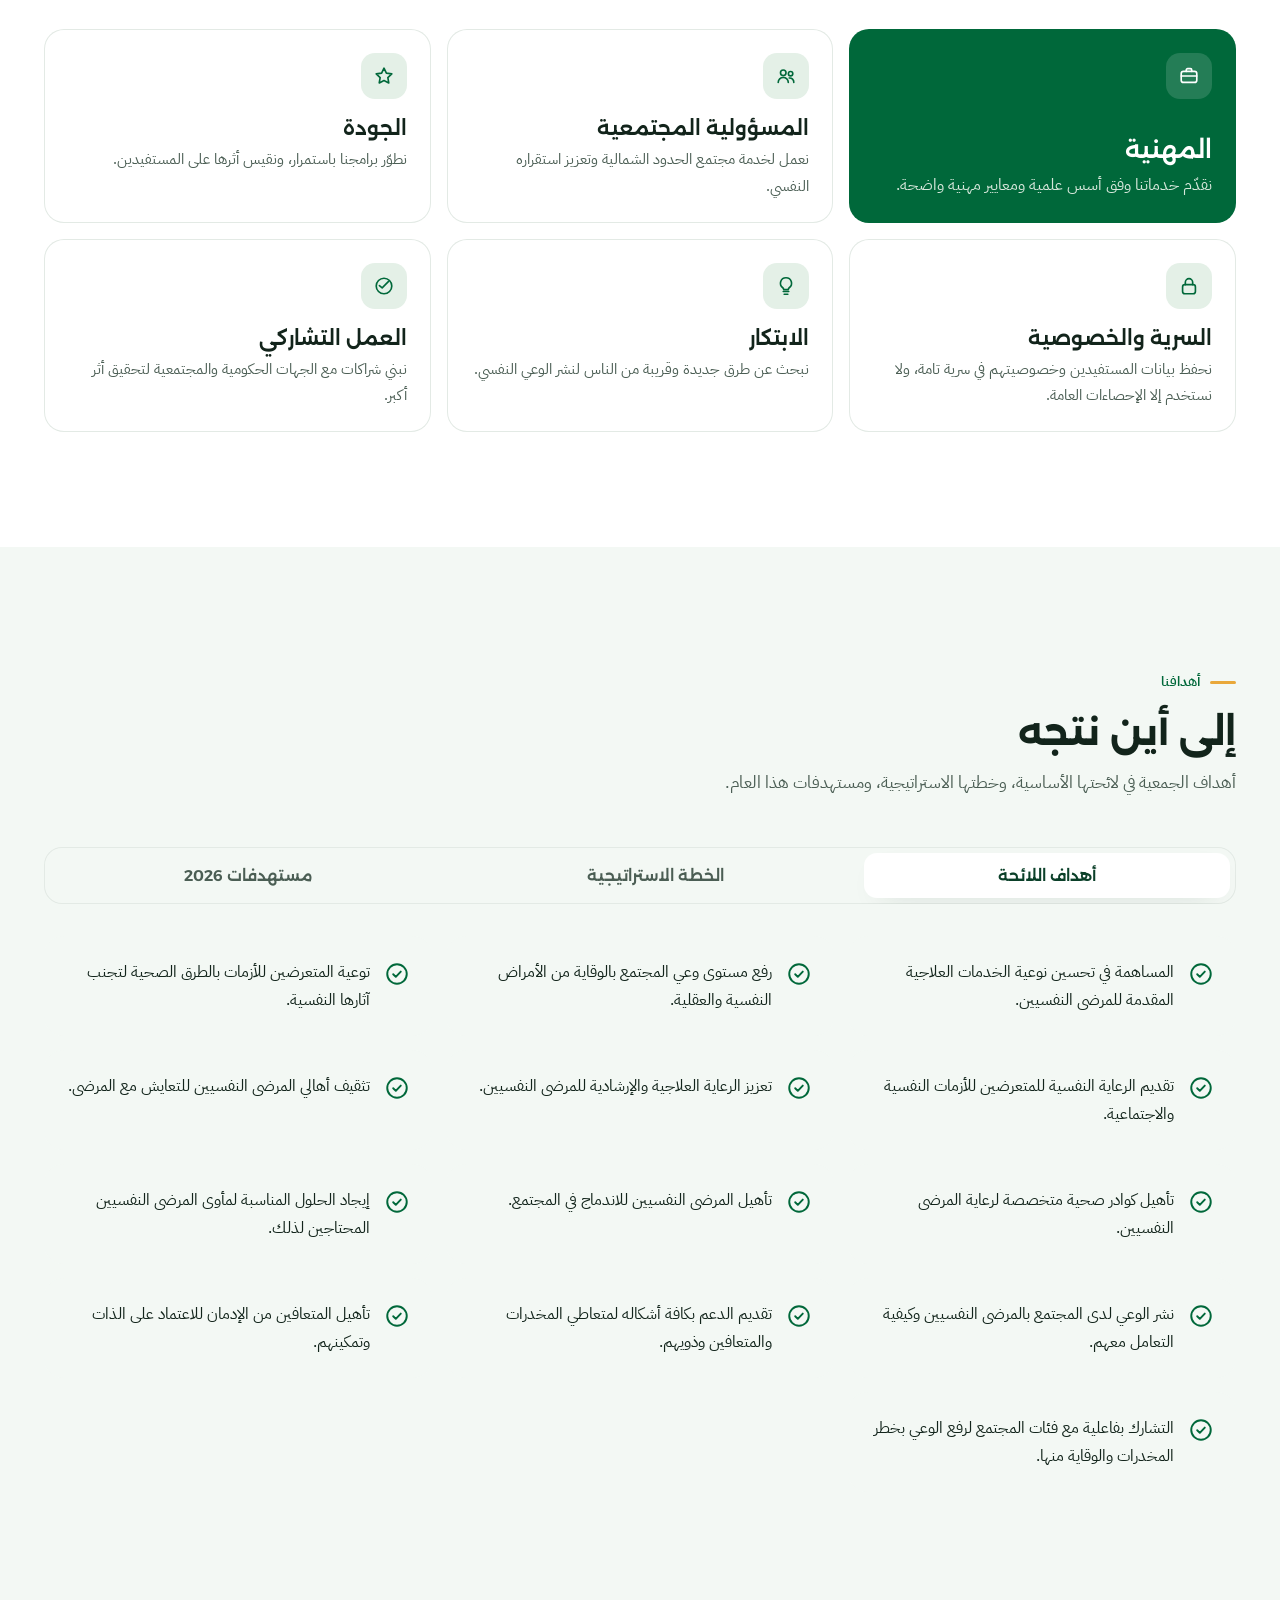
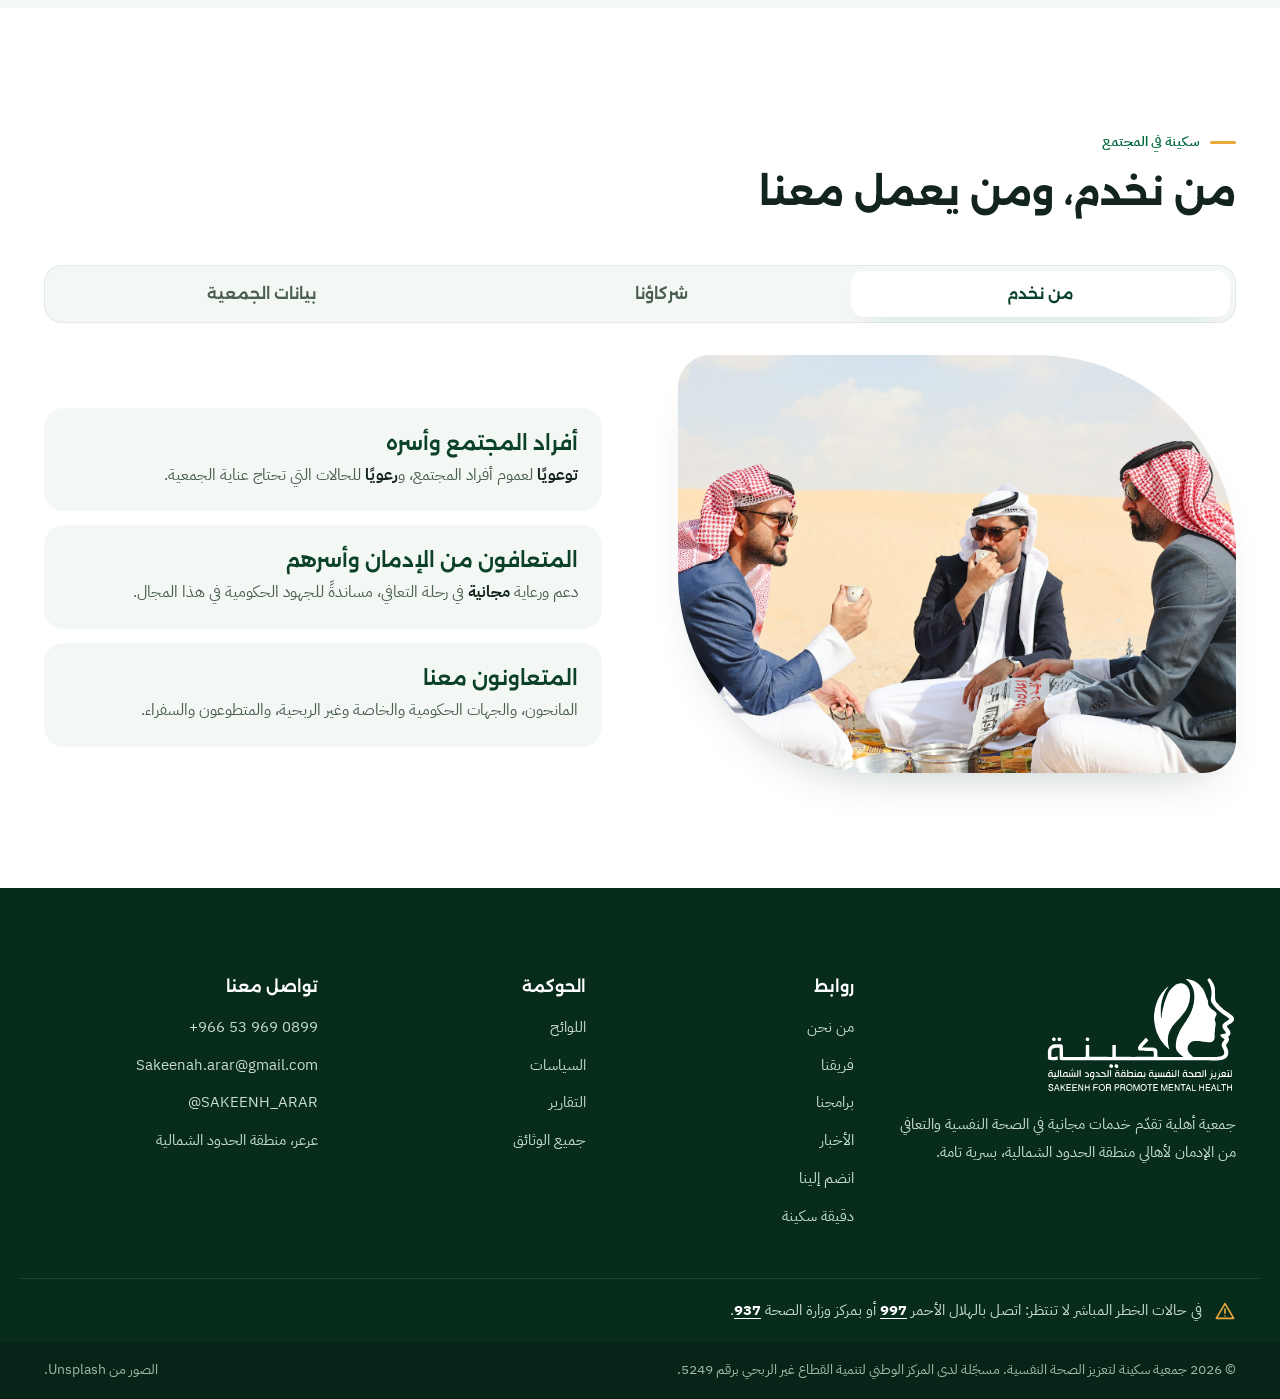
==== commit 20c58e51: "حذف بطاقات الخدمات وأزرار الاستشارة حسب طلب الجمعية، وتسمية صفحة البرامج Co-Authored-By: Claude Opus" ====
--- a/about.html
+++ b/about.html
@@ -13,7 +13,7 @@
 <link rel="stylesheet" href="styles.css?v=8f23e8a3">
 <link rel="stylesheet" href="about.css?v=d834de7f">
 <link rel="stylesheet" href="governance.css?v=435945c1">
-<link rel="stylesheet" href="site.css?v=e1be28a8">
+<link rel="stylesheet" href="site.css?v=c69e7972">
 <script>(function(){var d=document.documentElement,t;d.classList.add("js");try{t=localStorage.getItem("theme")}catch(e){}if(t!=="light"&&t!=="dark")t=matchMedia("(prefers-color-scheme: dark)").matches?"dark":"light";d.setAttribute("data-theme",t)})()</script>
 </head>
 <body>
@@ -29,7 +29,7 @@
       <a class="nav-home" href="index.html"><svg class="ic" viewBox="0 0 24 24" aria-hidden="true"><path d="M4 10.5 12 4l8 6.5V20a1 1 0 0 1-1 1h-4.5v-6h-5v6H5a1 1 0 0 1-1-1v-9.5Z"/></svg><span>الرئيسية</span></a>
       <a href="about.html" aria-current="page"><svg class="ic" viewBox="0 0 24 24" aria-hidden="true"><path d="M12 20V10"/><path d="M12 13c-4 0-6-2.5-6-6 4 0 6 2.5 6 6Z"/><path d="M12 11c0-3.5 2-6 6-6 0 3.5-2 6-6 6Z"/></svg><span>من نحن</span></a>
       <a href="team.html"><svg class="ic" viewBox="0 0 24 24" aria-hidden="true"><circle cx="9" cy="8.5" r="3"/><path d="M3.5 19a5.5 5.5 0 0 1 11 0"/><circle cx="17" cy="9.5" r="2.4"/><path d="M15.5 14.2a4.5 4.5 0 0 1 5 4.8"/></svg><span>فريقنا</span></a>
-      <a href="services.html"><svg class="ic" viewBox="0 0 24 24" aria-hidden="true"><path d="M12 20s-7-4.4-7-10a4 4 0 0 1 7-2.6A4 4 0 0 1 19 10c0 5.6-7 10-7 10Z"/></svg><span>خدماتنا وبرامجنا</span></a>
+      <a href="services.html"><svg class="ic" viewBox="0 0 24 24" aria-hidden="true"><path d="M12 20s-7-4.4-7-10a4 4 0 0 1 7-2.6A4 4 0 0 1 19 10c0 5.6-7 10-7 10Z"/></svg><span>برامجنا</span></a>
       <a href="news.html"><svg class="ic" viewBox="0 0 24 24" aria-hidden="true"><rect x="3.5" y="4.5" width="17" height="15" rx="2.5"/><path d="M7.5 9h9M7.5 12.5h9M7.5 16h5"/></svg><span>الأخبار</span></a>
       <a href="governance.html"><svg class="ic" viewBox="0 0 24 24" aria-hidden="true"><path d="M12 3 4.5 6v5.5c0 4.6 3.1 8.5 7.5 9.5 4.4-1 7.5-4.9 7.5-9.5V6L12 3Z"/><path d="m8.8 12 2.2 2.2 4.3-4.4"/></svg><span>الحوكمة</span></a>
       <a href="contact.html"><svg class="ic" viewBox="0 0 24 24" aria-hidden="true"><path d="M5 4.5h3.2l1.6 4-2 1.3a10.5 10.5 0 0 0 6.4 6.4l1.3-2 4 1.6V19a1.5 1.5 0 0 1-1.5 1.5A15.5 15.5 0 0 1 3.5 6 1.5 1.5 0 0 1 5 4.5Z"/></svg><span>تواصل معنا</span></a>
@@ -104,7 +104,7 @@
         <li class="value reveal"><span class="value-ic"><svg class="ic" viewBox="0 0 24 24" aria-hidden="true"><rect x="3.5" y="7" width="17" height="12" rx="2.5"/><path d="M9 7V5.5A1.5 1.5 0 0 1 10.5 4h3A1.5 1.5 0 0 1 15 5.5V7M3.5 12h17"/></svg></span><h3>المهنية</h3><p>نقدّم خدماتنا وفق أسس علمية ومعايير مهنية واضحة.</p></li>
         <li class="value reveal"><span class="value-ic"><svg class="ic" viewBox="0 0 24 24" aria-hidden="true"><circle cx="9" cy="8.5" r="3"/><path d="M3.5 19a5.5 5.5 0 0 1 11 0"/><circle cx="17" cy="9.5" r="2.4"/><path d="M15.5 14.2a4.5 4.5 0 0 1 5 4.8"/></svg></span><h3>المسؤولية المجتمعية</h3><p>نعمل لخدمة مجتمع الحدود الشمالية وتعزيز استقراره النفسي.</p></li>
         <li class="value reveal"><span class="value-ic"><svg class="ic" viewBox="0 0 24 24" aria-hidden="true"><path d="m12 3.5 2.6 5.3 5.9.9-4.3 4.1 1 5.8L12 16.9l-5.2 2.7 1-5.8-4.3-4.1 5.9-.9L12 3.5Z"/></svg></span><h3>الجودة</h3><p>نطوّر برامجنا باستمرار، ونقيس أثرها على المستفيدين.</p></li>
-        <li class="value reveal"><span class="value-ic"><svg class="ic" viewBox="0 0 24 24" aria-hidden="true"><rect x="5" y="10.5" width="14" height="10" rx="2.5"/><path d="M8 10.5V8a4 4 0 0 1 8 0v2.5"/></svg></span><h3>السرية والخصوصية</h3><p>استشاراتك وبياناتك في سرية تامة، ولا نستخدم إلا الإحصاءات العامة.</p></li>
+        <li class="value reveal"><span class="value-ic"><svg class="ic" viewBox="0 0 24 24" aria-hidden="true"><rect x="5" y="10.5" width="14" height="10" rx="2.5"/><path d="M8 10.5V8a4 4 0 0 1 8 0v2.5"/></svg></span><h3>السرية والخصوصية</h3><p>نحفظ بيانات المستفيدين وخصوصيتهم في سرية تامة، ولا نستخدم إلا الإحصاءات العامة.</p></li>
         <li class="value reveal"><span class="value-ic"><svg class="ic" viewBox="0 0 24 24" aria-hidden="true"><path d="M9 18h6M10 21h4"/><path d="M12 3a6 6 0 0 0-3.5 10.9c.6.5 1 1.2 1 2.1h5c0-.9.4-1.6 1-2.1A6 6 0 0 0 12 3Z"/></svg></span><h3>الابتكار</h3><p>نبحث عن طرق جديدة وقريبة من الناس لنشر الوعي النفسي.</p></li>
         <li class="value reveal"><span class="value-ic"><svg class="ic" viewBox="0 0 24 24" aria-hidden="true"><path d="M7 11.5 10 14l7-7"/><path d="M3.5 12a8.5 8.5 0 1 0 17 0 8.5 8.5 0 0 0-17 0Z"/></svg></span><h3>العمل التشاركي</h3><p>نبني شراكات مع الجهات الحكومية والمجتمعية لتحقيق أثر أكبر.</p></li>
       </ul>
@@ -311,7 +311,7 @@
       <ul>
         <li><a href="about.html">من نحن</a></li>
         <li><a href="team.html">فريقنا</a></li>
-        <li><a href="services.html">خدماتنا وبرامجنا</a></li>
+        <li><a href="services.html">برامجنا</a></li>
         <li><a href="news.html">الأخبار</a></li>
         <li><a href="join.html">انضم إلينا</a></li>
         <li><a href="index.html#breathe">دقيقة سكينة</a></li>
--- a/site.css
+++ b/site.css
@@ -44,19 +44,11 @@
 .xcard:hover .xcard-go { opacity: 1; transform: translateX(-4px); }
 .explore { padding-top: clamp(56px, 7vw, 96px); }
 
-/* ما نقدّمه في الرئيسية: بطاقات تعريفية بلا روابط */
-.services--home .services-grid { grid-template-columns: repeat(3, 1fr); }
-.service--info:hover { transform: none; box-shadow: var(--shadow-sm), inset 0 0 0 1px var(--line); }
-.service--info:hover .service-ic { background: var(--mint-100); color: var(--accent); }
-
 /* عناوين في المنتصف */
 .section-head--center { margin-inline: auto; text-align: center; }
 .section-head--center .kicker { justify-content: center; }
 
-/* ما نقدّمه: قسم مستقل بمسافته */
-.services--home { margin-top: 0; }
 .hero { padding-bottom: clamp(48px, 6vw, 80px); }
-.hero + .services--home { padding-top: clamp(48px, 6vw, 80px); }
 
 /* أثرنا في 2025: قسم فاتح قبل دعوة التبرع */
 .stats--light { background: var(--surface); color: var(--ink); padding-block: clamp(56px, 7vw, 96px) clamp(40px, 5vw, 64px); }
@@ -67,9 +59,6 @@
 .stats--light .stats-grid li + li { border-inline-start: 0; }
 .stats--light .stats-grid b { color: var(--accent); }
 .stats--light .stats-grid span { color: var(--ink-2); }
-
-/* صفحة الخدمات */
-.services--page { margin-top: 0; padding-block: clamp(48px, 6vw, 80px) 0; }
 
 /* صفحة التبرع */
 .donate--page { padding-block: clamp(40px, 6vw, 88px); }
@@ -168,11 +157,6 @@
   .kpis--3 span { font-size: 12.5px; line-height: 1.5; }
 
   /* اختصار الأقسام الطويلة على الجوال */
-  .services--home .services-grid { grid-template-columns: repeat(3, 1fr); gap: 8px; }
-  .services--home .service { display: block; padding: 14px 10px; text-align: center; }
-  .services--home .service-ic { width: 42px; height: 42px; margin: 0 auto 8px; }
-  .services--home .service h3 { font-size: 14.5px; line-height: 1.5; margin: 0; }
-  .services--home .service p { display: none; }
   .values-grid { grid-template-columns: 1fr 1fr; gap: 10px; }
   .value { padding: 16px; }
   .value:first-child { grid-column: 1 / -1; }
